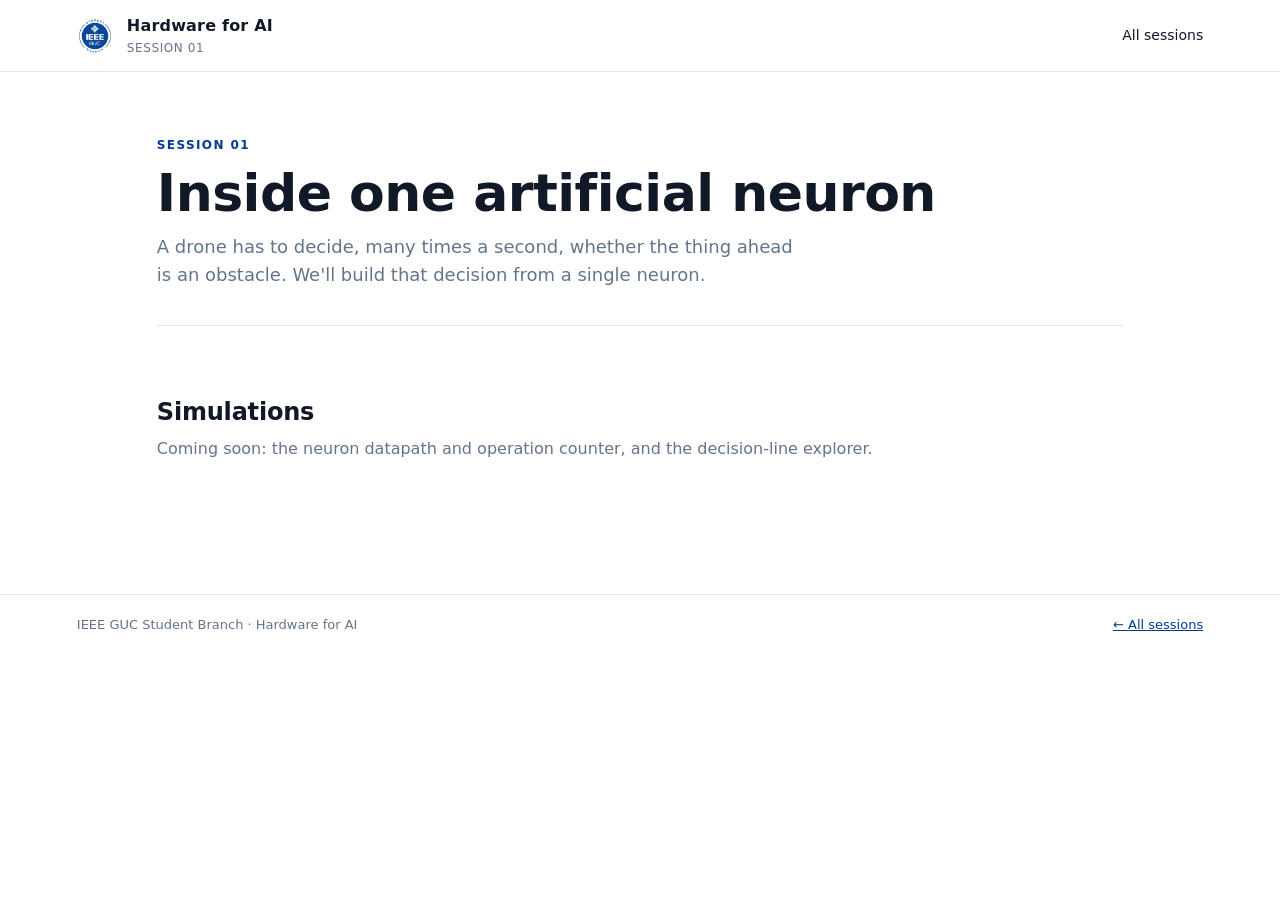
==== sessions/session-01/index.html @ c9d45b57 "Initialize platform: hub, shared theme, session registry, Session 01 shell" ====
<!doctype html>
<html lang="en">
<head>
  <meta charset="utf-8">
  <meta name="viewport" content="width=device-width, initial-scale=1">
  <title>Session 01 — Inside one artificial neuron · Hardware for AI</title>
  <link rel="icon" href="../../assets/img/ieee-guc-logo.png">
  <link rel="stylesheet" href="../../assets/css/theme.css">
</head>
<body>
  <header class="topbar">
    <img src="../../assets/img/ieee-guc-logo.png" alt="IEEE GUC Student Branch">
    <div class="brand">Hardware for AI<small>Session 01</small></div>
    <nav><a href="../../">All sessions</a></nav>
  </header>

  <main>
    <section class="hero">
      <div class="eyebrow">Session 01</div>
      <h1>Inside one artificial neuron</h1>
      <p>A drone has to decide, many times a second, whether the thing ahead is an obstacle. We'll build that decision from a single neuron.</p>
    </section>

    <section class="block">
      <h2>Simulations</h2>
      <p class="lede muted">Coming soon: the neuron datapath and operation counter, and the decision-line explorer.</p>
    </section>
  </main>

  <footer class="footer">
    <span>IEEE GUC Student Branch &middot; Hardware for AI</span>
    <a href="../../">&larr; All sessions</a>
  </footer>
</body>
</html>
---- assets/css/theme.css ----
/* IEEE GUC Hardware for AI — shared platform theme
   Palette from the IEEE GUC Student Branch logo. Restrained, flat, no gradients. */
:root {
  --blue: #003C93;
  --blue-soft: #E8EEF8;
  --ink: #111827;
  --muted: #64748B;
  --line: #E2E8F0;
  --bg: #FFFFFF;
  --pos: #003C93;   /* z > 0 side */
  --neg: #B4232A;   /* z < 0 side */
  --mono: ui-monospace, SFMono-Regular, Consolas, "Liberation Mono", monospace;
  --sans: "Inter", "Segoe UI", system-ui, -apple-system, Roboto, Arial, sans-serif;
}

* { box-sizing: border-box; }
html, body { margin: 0; padding: 0; }
body {
  font-family: var(--sans);
  color: var(--ink);
  background: var(--bg);
  line-height: 1.55;
  -webkit-font-smoothing: antialiased;
}

a { color: var(--blue); }

/* ---------- Top bar ---------- */
.topbar {
  display: flex; align-items: center; gap: 14px;
  padding: 14px 6vw;
  border-bottom: 1px solid var(--line);
}
.topbar img { height: 36px; width: auto; }
.topbar .brand { font-weight: 700; letter-spacing: .2px; }
.topbar .brand small { display: block; font-weight: 500; color: var(--muted); font-size: 12px; letter-spacing: .6px; text-transform: uppercase; }
.topbar nav { margin-left: auto; font-size: 14px; }
.topbar nav a { text-decoration: none; margin-left: 18px; color: var(--ink); }
.topbar nav a:hover { color: var(--blue); }

/* ---------- Layout ---------- */
main { max-width: 1120px; margin: 0 auto; padding: 40px 6vw 80px; }
.hero { padding: 24px 0 36px; border-bottom: 1px solid var(--line); margin-bottom: 36px; }
.hero h1 { font-size: clamp(32px, 5vw, 52px); line-height: 1.08; margin: 0 0 12px; letter-spacing: -0.5px; }
.hero p { font-size: 18px; color: var(--muted); max-width: 640px; margin: 0; }
.eyebrow { font-size: 12px; font-weight: 700; letter-spacing: 1.4px; text-transform: uppercase; color: var(--blue); margin-bottom: 10px; }

h2 { font-size: 24px; margin: 0 0 6px; letter-spacing: -0.2px; }
h3 { font-size: 16px; margin: 0 0 6px; }
.lede { color: var(--muted); margin: 0 0 20px; max-width: 720px; }

/* ---------- Session list (hairline rows, not cards) ---------- */
.sessions { list-style: none; padding: 0; margin: 0; border-top: 1px solid var(--line); }
.sessions li { display: grid; grid-template-columns: 64px 1fr auto; align-items: baseline; gap: 16px; padding: 18px 0; border-bottom: 1px solid var(--line); }
.sessions .num { font-family: var(--mono); color: var(--muted); font-size: 14px; }
.sessions .title { font-weight: 600; }
.sessions .desc { color: var(--muted); font-size: 14px; margin-top: 2px; }
.sessions .state { font-size: 13px; color: var(--muted); }
.sessions li.live .num { color: var(--blue); font-weight: 700; }
.sessions li.live a.title { text-decoration: none; color: var(--ink); }
.sessions li.live a.title:hover { color: var(--blue); }
.sessions li.locked .title { color: #A0AEC0; font-weight: 500; }

/* ---------- Panels / sections ---------- */
section.block { padding: 32px 0; border-bottom: 1px solid var(--line); }
section.block:last-of-type { border-bottom: none; }

.footer { border-top: 1px solid var(--line); padding: 20px 6vw; color: var(--muted); font-size: 13px; display: flex; justify-content: space-between; }

/* ---------- Form controls ---------- */
.control { display: grid; grid-template-columns: 120px 1fr 64px; align-items: center; gap: 12px; margin: 8px 0; font-size: 14px; }
.control label { color: var(--ink); }
.control output { font-family: var(--mono); text-align: right; }
input[type="range"] { width: 100%; accent-color: var(--blue); }
button, select {
  font: inherit; font-size: 14px;
  border: 1px solid var(--ink); background: #fff; color: var(--ink);
  padding: 7px 14px; border-radius: 4px; cursor: pointer;
}
button.primary { background: var(--blue); border-color: var(--blue); color: #fff; }
button:hover, select:hover { border-color: var(--blue); }

.mono { font-family: var(--mono); }
.muted { color: var(--muted); }

@media (max-width: 720px) {
  .sessions li { grid-template-columns: 44px 1fr; }
  .sessions .state { grid-column: 2; }
  .topbar nav { display: none; }
}
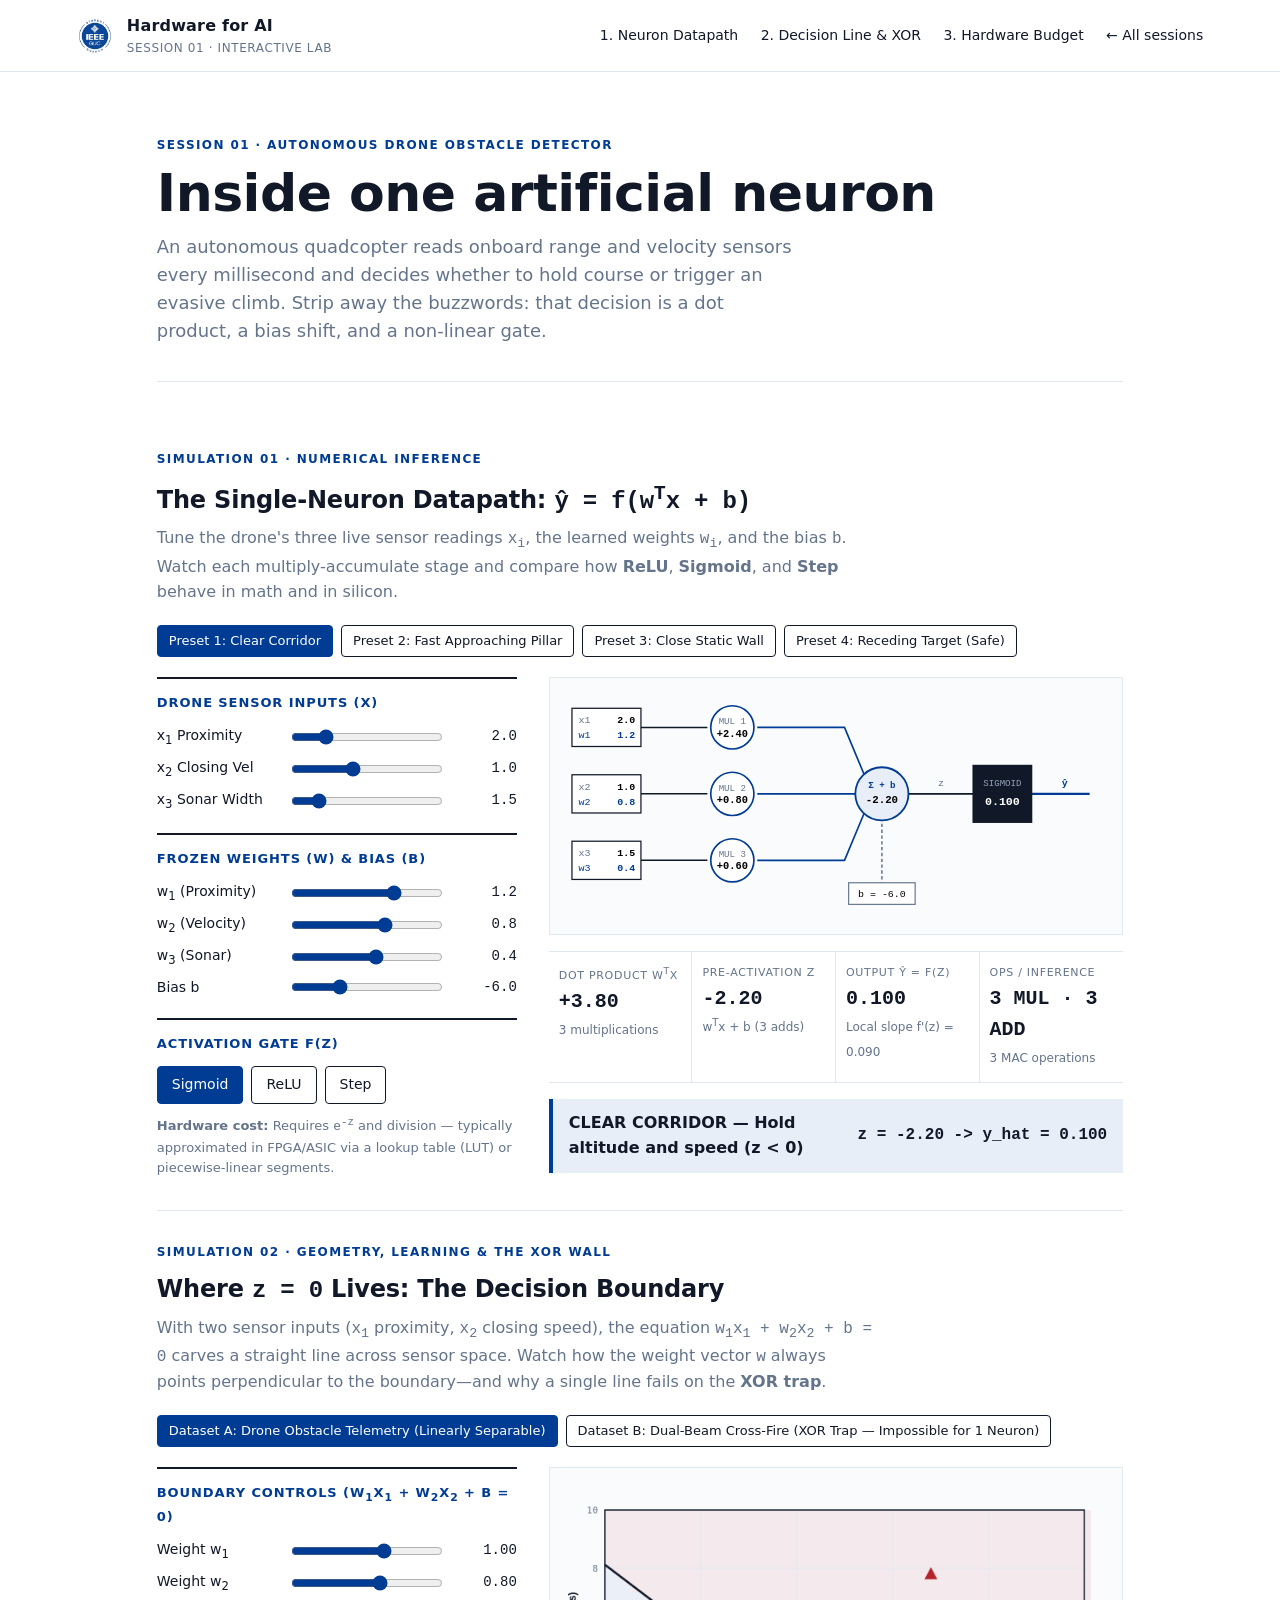
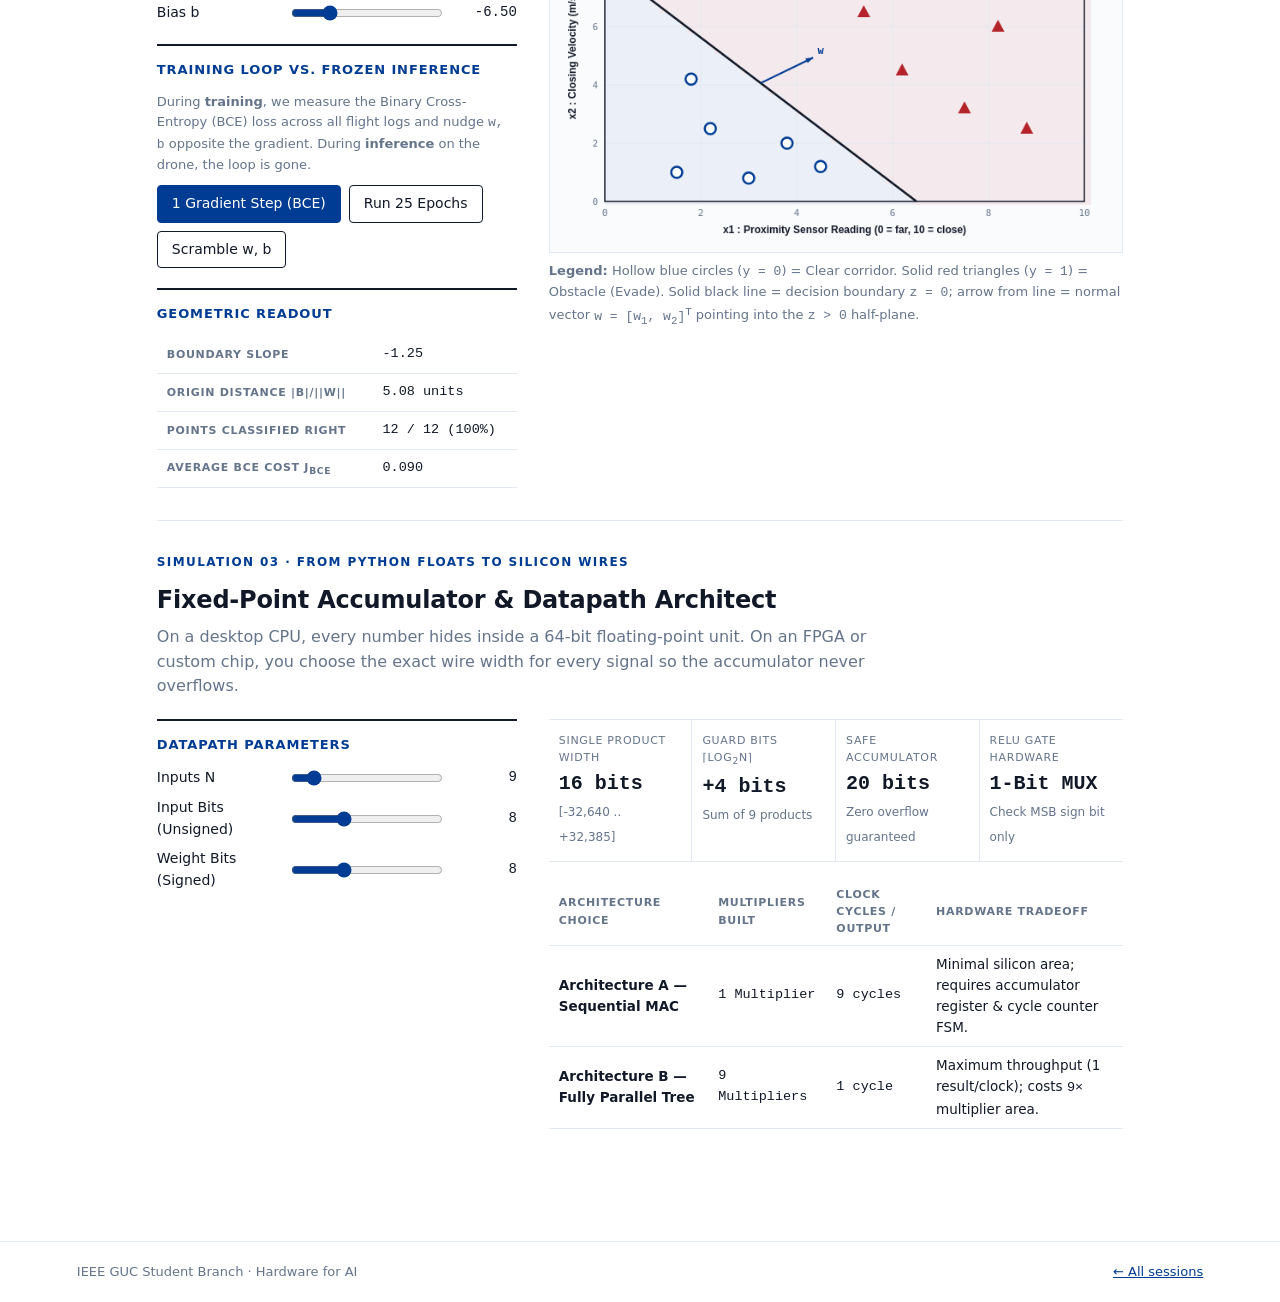
==== commit a93345e3: "Build Session 01 interactive simulations: drone neuron datapath, 2D boundary/XOR, and fixed-point bu" ====
--- a/sessions/session-01/index.html
+++ b/sessions/session-01/index.html
@@ -3,27 +3,370 @@
 <head>
   <meta charset="utf-8">
   <meta name="viewport" content="width=device-width, initial-scale=1">
-  <title>Session 01 — Inside one artificial neuron · Hardware for AI</title>
+  <title>Session 01 — Inside One Artificial Neuron · Hardware for AI</title>
   <link rel="icon" href="../../assets/img/ieee-guc-logo.png">
   <link rel="stylesheet" href="../../assets/css/theme.css">
 </head>
 <body>
   <header class="topbar">
     <img src="../../assets/img/ieee-guc-logo.png" alt="IEEE GUC Student Branch">
-    <div class="brand">Hardware for AI<small>Session 01</small></div>
-    <nav><a href="../../">All sessions</a></nav>
+    <div class="brand">Hardware for AI<small>Session 01 · Interactive Lab</small></div>
+    <nav>
+      <a href="#sim-datapath">1. Neuron Datapath</a>
+      <a href="#sim-geometry">2. Decision Line &amp; XOR</a>
+      <a href="#sim-bitwidth">3. Hardware Budget</a>
+      <a href="../../">&larr; All sessions</a>
+    </nav>
   </header>
 
   <main>
     <section class="hero">
-      <div class="eyebrow">Session 01</div>
+      <div class="eyebrow">Session 01 · Autonomous Drone Obstacle Detector</div>
       <h1>Inside one artificial neuron</h1>
-      <p>A drone has to decide, many times a second, whether the thing ahead is an obstacle. We'll build that decision from a single neuron.</p>
+      <p>An autonomous quadcopter reads onboard range and velocity sensors every millisecond and decides whether to hold course or trigger an evasive climb. Strip away the buzzwords: that decision is a dot product, a bias shift, and a non-linear gate.</p>
     </section>
 
-    <section class="block">
-      <h2>Simulations</h2>
-      <p class="lede muted">Coming soon: the neuron datapath and operation counter, and the decision-line explorer.</p>
+    <!-- ==================== SIMULATION 1: LIVE NEURON DATAPATH ==================== -->
+    <section class="block" id="sim-datapath">
+      <div class="eyebrow">Simulation 01 · Numerical Inference</div>
+      <h2>The Single-Neuron Datapath: <span class="mono">y&#770; = f(w<sup>T</sup>x + b)</span></h2>
+      <p class="lede">Tune the drone's three live sensor readings <span class="mono">x<sub>i</sub></span>, the learned weights <span class="mono">w<sub>i</sub></span>, and the bias <span class="mono">b</span>. Watch each multiply-accumulate stage and compare how <strong>ReLU</strong>, <strong>Sigmoid</strong>, and <strong>Step</strong> behave in math and in silicon.</p>
+
+      <div class="preset-bar" id="dp-presets">
+        <button type="button" data-preset="corridor" class="active">Preset 1: Clear Corridor</button>
+        <button type="button" data-preset="pillar">Preset 2: Fast Approaching Pillar</button>
+        <button type="button" data-preset="wall">Preset 3: Close Static Wall</button>
+        <button type="button" data-preset="ghost">Preset 4: Receding Target (Safe)</button>
+      </div>
+
+      <div class="sim-grid">
+        <!-- Left column: Sliders -->
+        <div>
+          <div class="panel-box">
+            <h3>Drone Sensor Inputs (x)</h3>
+            <div class="control">
+              <label for="x1">x<sub>1</sub> Proximity</label>
+              <input id="x1" type="range" min="0" max="10" step="0.1" value="2.0">
+              <output id="x1-val">2.0</output>
+            </div>
+            <div class="control">
+              <label for="x2">x<sub>2</sub> Closing Vel</label>
+              <input id="x2" type="range" min="-5" max="10" step="0.1" value="1.0">
+              <output id="x2-val">1.0</output>
+            </div>
+            <div class="control">
+              <label for="x3">x<sub>3</sub> Sonar Width</label>
+              <input id="x3" type="range" min="0" max="10" step="0.1" value="1.5">
+              <output id="x3-val">1.5</output>
+            </div>
+          </div>
+
+          <div class="panel-box" style="margin-top: 20px;">
+            <h3>Frozen Weights (w) &amp; Bias (b)</h3>
+            <div class="control">
+              <label for="w1">w<sub>1</sub> (Proximity)</label>
+              <input id="w1" type="range" min="-3" max="3" step="0.1" value="1.2">
+              <output id="w1-val">1.2</output>
+            </div>
+            <div class="control">
+              <label for="w2">w<sub>2</sub> (Velocity)</label>
+              <input id="w2" type="range" min="-3" max="3" step="0.1" value="0.8">
+              <output id="w2-val">0.8</output>
+            </div>
+            <div class="control">
+              <label for="w3">w<sub>3</sub> (Sonar)</label>
+              <input id="w3" type="range" min="-3" max="3" step="0.1" value="0.4">
+              <output id="w3-val">0.4</output>
+            </div>
+            <div class="control">
+              <label for="b">Bias b</label>
+              <input id="b" type="range" min="-15" max="15" step="0.5" value="-6.0">
+              <output id="b-val">-6.0</output>
+            </div>
+          </div>
+
+          <div class="panel-box" style="margin-top: 20px;">
+            <h3>Activation Gate f(z)</h3>
+            <div style="display:flex; gap:8px;">
+              <button type="button" class="act-btn active" data-act="sigmoid">Sigmoid</button>
+              <button type="button" class="act-btn" data-act="relu">ReLU</button>
+              <button type="button" class="act-btn" data-act="step">Step</button>
+            </div>
+            <p id="act-hw-note" class="muted" style="font-size:13px; margin:10px 0 0;">
+              <strong>Hardware cost:</strong> Requires <span class="mono">e<sup>-z</sup></span> and division — typically approximated in FPGA/ASIC via a lookup table (LUT) or piecewise-linear segments.
+            </p>
+          </div>
+        </div>
+
+        <!-- Right column: Live Datapath SVG + Readouts -->
+        <div>
+          <div class="svg-wrap">
+            <svg id="datapath-svg" viewBox="0 0 660 270" width="100%" height="auto" aria-label="Single neuron hardware datapath">
+              <!-- Wires from inputs to multipliers -->
+              <line x1="95" y1="45" x2="175" y2="45" stroke="#111827" stroke-width="1.8"/>
+              <line x1="95" y1="125" x2="175" y2="125" stroke="#111827" stroke-width="1.8"/>
+              <line x1="95" y1="205" x2="175" y2="205" stroke="#111827" stroke-width="1.8"/>
+
+              <!-- Wires from multipliers to adder tree -->
+              <path d="M 235 45 L 340 45 L 365 105" fill="none" stroke="#003C93" stroke-width="2"/>
+              <line x1="235" y1="125" x2="355" y2="125" stroke="#003C93" stroke-width="2"/>
+              <path d="M 235 205 L 340 205 L 365 145" fill="none" stroke="#003C93" stroke-width="2"/>
+              <!-- Bias wire -->
+              <line x1="385" y1="235" x2="385" y2="157" stroke="#64748B" stroke-width="1.8" stroke-dasharray="4 3"/>
+
+              <!-- Wire z to activation -->
+              <line x1="417" y1="125" x2="495" y2="125" stroke="#111827" stroke-width="2.2"/>
+              <!-- Wire y_hat out -->
+              <line x1="565" y1="125" x2="635" y2="125" stroke="#003C93" stroke-width="2.5"/>
+
+              <!-- Input boxes -->
+              <g font-family="ui-monospace, monospace" font-size="12">
+                <rect x="12" y="22" width="83" height="46" fill="#fff" stroke="#111827" stroke-width="1.5"/>
+                <text x="20" y="40" fill="#64748B">x1</text>
+                <text x="88" y="40" text-anchor="end" font-weight="700" id="svg-x1">2.0</text>
+                <text x="20" y="58" fill="#003C93">w1</text>
+                <text x="88" y="58" text-anchor="end" font-weight="700" fill="#003C93" id="svg-w1">1.2</text>
+
+                <rect x="12" y="102" width="83" height="46" fill="#fff" stroke="#111827" stroke-width="1.5"/>
+                <text x="20" y="120" fill="#64748B">x2</text>
+                <text x="88" y="120" text-anchor="end" font-weight="700" id="svg-x2">1.0</text>
+                <text x="20" y="138" fill="#003C93">w2</text>
+                <text x="88" y="138" text-anchor="end" font-weight="700" fill="#003C93" id="svg-w2">0.8</text>
+
+                <rect x="12" y="182" width="83" height="46" fill="#fff" stroke="#111827" stroke-width="1.5"/>
+                <text x="20" y="200" fill="#64748B">x3</text>
+                <text x="88" y="200" text-anchor="end" font-weight="700" id="svg-x3">1.5</text>
+                <text x="20" y="218" fill="#003C93">w3</text>
+                <text x="88" y="218" text-anchor="end" font-weight="700" fill="#003C93" id="svg-w3">0.4</text>
+              </g>
+
+              <!-- 3 Multiplier nodes -->
+              <g font-family="ui-monospace, monospace">
+                <circle cx="205" cy="45" r="26" fill="#fff" stroke="#003C93" stroke-width="2"/>
+                <text x="205" y="41" text-anchor="middle" font-size="11" fill="#64748B">MUL 1</text>
+                <text x="205" y="56" text-anchor="middle" font-size="12.5" font-weight="700" id="svg-p1">+2.40</text>
+
+                <circle cx="205" cy="125" r="26" fill="#fff" stroke="#003C93" stroke-width="2"/>
+                <text x="205" y="121" text-anchor="middle" font-size="11" fill="#64748B">MUL 2</text>
+                <text x="205" y="136" text-anchor="middle" font-size="12.5" font-weight="700" id="svg-p2">+0.80</text>
+
+                <circle cx="205" cy="205" r="26" fill="#fff" stroke="#003C93" stroke-width="2"/>
+                <text x="205" y="201" text-anchor="middle" font-size="11" fill="#64748B">MUL 3</text>
+                <text x="205" y="216" text-anchor="middle" font-size="12.5" font-weight="700" id="svg-p3">+0.60</text>
+              </g>
+
+              <!-- Accumulator / Adder node -->
+              <g font-family="ui-monospace, monospace">
+                <circle cx="385" cy="125" r="32" fill="#E8EEF8" stroke="#003C93" stroke-width="2.2"/>
+                <text x="385" y="118" text-anchor="middle" font-size="11" fill="#003C93" font-weight="700">&Sigma; + b</text>
+                <text x="385" y="136" text-anchor="middle" font-size="13" font-weight="700" id="svg-z">-2.20</text>
+
+                <rect x="345" y="232" width="80" height="26" fill="#fff" stroke="#64748B" stroke-width="1.4"/>
+                <text x="385" y="249" text-anchor="middle" font-size="12" id="svg-b">b = -6.0</text>
+              </g>
+
+              <!-- Activation gate box -->
+              <g font-family="ui-monospace, monospace">
+                <rect x="495" y="91" width="70" height="68" fill="#111827" stroke="#111827" stroke-width="2"/>
+                <text x="530" y="115" text-anchor="middle" font-size="11" fill="#94A3B8" id="svg-act-name">SIGMOID</text>
+                <text x="530" y="138" text-anchor="middle" font-size="14" font-weight="700" fill="#FFFFFF" id="svg-yhat">0.100</text>
+              </g>
+
+              <!-- Labels -->
+              <text x="456" y="116" text-anchor="middle" font-family="ui-monospace, monospace" font-size="12" fill="#64748B">z</text>
+              <text x="605" y="116" text-anchor="middle" font-family="ui-monospace, monospace" font-size="12" fill="#003C93" font-weight="700">y&#770;</text>
+            </svg>
+          </div>
+
+          <div class="stat-strip">
+            <div class="stat-cell">
+              <span class="label">Dot Product w<sup>T</sup>x</span>
+              <span class="val" id="stat-dot">+3.80</span>
+              <span class="sub">3 multiplications</span>
+            </div>
+            <div class="stat-cell">
+              <span class="label">Pre-Activation z</span>
+              <span class="val" id="stat-z">-2.20</span>
+              <span class="sub">w<sup>T</sup>x + b (3 adds)</span>
+            </div>
+            <div class="stat-cell">
+              <span class="label">Output y&#770; = f(z)</span>
+              <span class="val" id="stat-yhat">0.100</span>
+              <span class="sub" id="stat-slope">Local slope f'(z) = 0.090</span>
+            </div>
+            <div class="stat-cell">
+              <span class="label">Ops / Inference</span>
+              <span class="val">3 MUL · 3 ADD</span>
+              <span class="sub">3 MAC operations</span>
+            </div>
+          </div>
+
+          <div id="drone-verdict" class="verdict-banner">
+            <span id="verdict-text">CLEAR CORRIDOR — Hold altitude and speed (z &lt; 0)</span>
+            <span class="mono" id="verdict-math">z = -2.20 &rarr; y&#770; = 0.100</span>
+          </div>
+        </div>
+      </div>
+    </section>
+
+    <!-- ==================== SIMULATION 2: 2D DECISION BOUNDARY & XOR ==================== -->
+    <section class="block" id="sim-geometry">
+      <div class="eyebrow">Simulation 02 · Geometry, Learning &amp; The XOR Wall</div>
+      <h2>Where <span class="mono">z = 0</span> Lives: The Decision Boundary</h2>
+      <p class="lede">With two sensor inputs (<span class="mono">x<sub>1</sub></span> proximity, <span class="mono">x<sub>2</sub></span> closing speed), the equation <span class="mono">w<sub>1</sub>x<sub>1</sub> + w<sub>2</sub>x<sub>2</sub> + b = 0</span> carves a straight line across sensor space. Watch how the weight vector <span class="mono">w</span> always points perpendicular to the boundary—and why a single line fails on the <strong>XOR trap</strong>.</p>
+
+      <div class="preset-bar">
+        <button type="button" id="ds-drone" class="active">Dataset A: Drone Obstacle Telemetry (Linearly Separable)</button>
+        <button type="button" id="ds-xor">Dataset B: Dual-Beam Cross-Fire (XOR Trap — Impossible for 1 Neuron)</button>
+      </div>
+
+      <div class="sim-grid">
+        <div>
+          <div class="panel-box">
+            <h3>Boundary Controls (w<sub>1</sub>x<sub>1</sub> + w<sub>2</sub>x<sub>2</sub> + b = 0)</h3>
+            <div class="control">
+              <label for="gw1">Weight w<sub>1</sub></label>
+              <input id="gw1" type="range" min="-4" max="4" step="0.05" value="1.0">
+              <output id="gw1-val">1.00</output>
+            </div>
+            <div class="control">
+              <label for="gw2">Weight w<sub>2</sub></label>
+              <input id="gw2" type="range" min="-4" max="4" step="0.05" value="0.8">
+              <output id="gw2-val">0.80</output>
+            </div>
+            <div class="control">
+              <label for="gb">Bias b</label>
+              <input id="gb" type="range" min="-12" max="12" step="0.1" value="-6.5">
+              <output id="gb-val">-6.50</output>
+            </div>
+          </div>
+
+          <div class="panel-box" style="margin-top:20px;">
+            <h3>Training Loop vs. Frozen Inference</h3>
+            <p class="muted" style="font-size:13px; margin:0 0 10px;">
+              During <strong>training</strong>, we measure the Binary Cross-Entropy (BCE) loss across all flight logs and nudge <span class="mono">w, b</span> opposite the gradient. During <strong>inference</strong> on the drone, the loop is gone.
+            </p>
+            <div style="display:flex; flex-wrap:wrap; gap:8px;">
+              <button type="button" id="btn-step" class="primary">1 Gradient Step (BCE)</button>
+              <button type="button" id="btn-train25">Run 25 Epochs</button>
+              <button type="button" id="btn-scramble">Scramble w, b</button>
+            </div>
+          </div>
+
+          <div class="panel-box" style="margin-top:20px;">
+            <h3>Geometric Readout</h3>
+            <table class="hw-table">
+              <tbody>
+                <tr>
+                  <th>Boundary Slope</th>
+                  <td class="mono" id="geo-slope">-1.25</td>
+                </tr>
+                <tr>
+                  <th>Origin Distance |b|/||w||</th>
+                  <td class="mono" id="geo-dist">5.08 units</td>
+                </tr>
+                <tr>
+                  <th>Points Classified Right</th>
+                  <td class="mono" id="geo-acc">12 / 12 (100%)</td>
+                </tr>
+                <tr>
+                  <th>Average BCE Cost J<sub>BCE</sub></th>
+                  <td class="mono" id="geo-loss">0.142</td>
+                </tr>
+              </tbody>
+            </table>
+          </div>
+        </div>
+
+        <div>
+          <div class="canvas-wrap">
+            <canvas id="geo-canvas" width="640" height="420" style="width:100%; height:auto; display:block;"></canvas>
+          </div>
+          <p class="muted" style="font-size:13px; margin:8px 0 0;">
+            <strong>Legend:</strong> Hollow blue circles (<span class="mono">y = 0</span>) = Clear corridor. Solid red triangles (<span class="mono">y = 1</span>) = Obstacle (Evade). Solid black line = decision boundary <span class="mono">z = 0</span>; arrow from line = normal vector <span class="mono">w = [w<sub>1</sub>, w<sub>2</sub>]<sup>T</sup></span> pointing into the <span class="mono">z &gt; 0</span> half-plane.
+          </p>
+        </div>
+      </div>
+    </section>
+
+    <!-- ==================== SIMULATION 3: FIXED-POINT HARDWARE BIT-WIDTH BUDGET ==================== -->
+    <section class="block" id="sim-bitwidth">
+      <div class="eyebrow">Simulation 03 · From Python Floats to Silicon Wires</div>
+      <h2>Fixed-Point Accumulator &amp; Datapath Architect</h2>
+      <p class="lede">On a desktop CPU, every number hides inside a 64-bit floating-point unit. On an FPGA or custom chip, you choose the exact wire width for every signal so the accumulator never overflows.</p>
+
+      <div class="sim-grid">
+        <div>
+          <div class="panel-box">
+            <h3>Datapath Parameters</h3>
+            <div class="control">
+              <label for="hw-n">Inputs N</label>
+              <input id="hw-n" type="range" min="2" max="64" step="1" value="9">
+              <output id="hw-n-val">9</output>
+            </div>
+            <div class="control">
+              <label for="hw-xbits">Input Bits (Unsigned)</label>
+              <input id="hw-xbits" type="range" min="4" max="16" step="1" value="8">
+              <output id="hw-xbits-val">8</output>
+            </div>
+            <div class="control">
+              <label for="hw-wbits">Weight Bits (Signed)</label>
+              <input id="hw-wbits" type="range" min="4" max="16" step="1" value="8">
+              <output id="hw-wbits-val">8</output>
+            </div>
+          </div>
+        </div>
+
+        <div>
+          <div class="stat-strip" style="margin-top:0;">
+            <div class="stat-cell">
+              <span class="label">Single Product Width</span>
+              <span class="val" id="bw-prod">16 bits</span>
+              <span class="sub" id="bw-prod-range">[-32,640 .. +32,385]</span>
+            </div>
+            <div class="stat-cell">
+              <span class="label">Guard Bits &lceil;log<sub>2</sub>N&rceil;</span>
+              <span class="val" id="bw-guard">+4 bits</span>
+              <span class="sub" id="bw-guard-sub">Sum of 9 products</span>
+            </div>
+            <div class="stat-cell">
+              <span class="label">Safe Accumulator</span>
+              <span class="val" id="bw-acc">20 bits</span>
+              <span class="sub">Zero overflow guaranteed</span>
+            </div>
+            <div class="stat-cell">
+              <span class="label">ReLU Gate Hardware</span>
+              <span class="val">1-Bit MUX</span>
+              <span class="sub">Check MSB sign bit only</span>
+            </div>
+          </div>
+
+          <table class="hw-table">
+            <thead>
+              <tr>
+                <th>Architecture Choice</th>
+                <th>Multipliers Built</th>
+                <th>Clock Cycles / Output</th>
+                <th>Hardware Tradeoff</th>
+              </tr>
+            </thead>
+            <tbody>
+              <tr>
+                <td><strong>Architecture A — Sequential MAC</strong></td>
+                <td class="mono">1 Multiplier</td>
+                <td class="mono" id="arch-seq-cycles">9 cycles</td>
+                <td>Minimal silicon area; requires accumulator register &amp; cycle counter FSM.</td>
+              </tr>
+              <tr>
+                <td><strong>Architecture B — Fully Parallel Tree</strong></td>
+                <td class="mono" id="arch-par-muls">9 Multipliers</td>
+                <td class="mono">1 cycle</td>
+                <td>Maximum throughput (1 result/clock); costs <span class="mono" id="arch-par-cost">9&times;</span> multiplier area.</td>
+              </tr>
+            </tbody>
+          </table>
+        </div>
+      </div>
     </section>
   </main>
 
@@ -31,5 +374,7 @@
     <span>IEEE GUC Student Branch &middot; Hardware for AI</span>
     <a href="../../">&larr; All sessions</a>
   </footer>
+
+  <script src="app.js"></script>
 </body>
 </html>
--- a/assets/css/theme.css
+++ b/assets/css/theme.css
@@ -83,6 +83,117 @@
 .mono { font-family: var(--mono); }
 .muted { color: var(--muted); }
 
+/* ---------- Interactive Simulation Layout ---------- */
+.sim-grid {
+  display: grid;
+  grid-template-columns: 360px 1fr;
+  gap: 32px;
+  align-items: start;
+  margin-top: 20px;
+}
+.panel-box {
+  border-top: 2px solid var(--ink);
+  padding-top: 14px;
+}
+.panel-box h3 {
+  font-size: 13px;
+  text-transform: uppercase;
+  letter-spacing: 0.9px;
+  color: var(--blue);
+  margin: 0 0 12px;
+}
+.preset-bar {
+  display: flex;
+  flex-wrap: wrap;
+  gap: 8px;
+  margin-bottom: 18px;
+}
+.preset-bar button {
+  padding: 5px 11px;
+  font-size: 13px;
+}
+button.active, .preset-bar button.active {
+  background: var(--blue);
+  border-color: var(--blue);
+  color: #fff;
+}
+.stat-strip {
+  display: grid;
+  grid-template-columns: repeat(4, 1fr);
+  border-top: 1px solid var(--line);
+  border-bottom: 1px solid var(--line);
+  margin: 16px 0;
+}
+.stat-cell {
+  padding: 12px 10px;
+  border-right: 1px solid var(--line);
+}
+.stat-cell:last-child { border-right: none; }
+.stat-cell .label {
+  font-size: 11px;
+  text-transform: uppercase;
+  letter-spacing: 0.7px;
+  color: var(--muted);
+  display: block;
+}
+.stat-cell .val {
+  font-family: var(--mono);
+  font-size: 20px;
+  font-weight: 700;
+  color: var(--ink);
+  margin-top: 2px;
+  display: block;
+}
+.stat-cell .sub {
+  font-size: 12px;
+  color: var(--muted);
+}
+.verdict-banner {
+  display: flex;
+  justify-content: space-between;
+  align-items: center;
+  gap: 16px;
+  padding: 12px 16px;
+  border-left: 4px solid var(--blue);
+  background: var(--blue-soft);
+  font-weight: 600;
+  margin-top: 12px;
+}
+.verdict-banner .mono {
+  white-space: nowrap;
+}
+.verdict-banner.danger {
+  border-left-color: var(--neg);
+  background: #FDECEC;
+  color: #7F1D1D;
+}
+.svg-wrap, .canvas-wrap {
+  border: 1px solid var(--line);
+  background: #FAFBFD;
+  padding: 12px;
+}
+.hw-table {
+  width: 100%;
+  border-collapse: collapse;
+  font-size: 13.5px;
+  margin-top: 12px;
+}
+.hw-table th, .hw-table td {
+  text-align: left;
+  padding: 8px 10px;
+  border-bottom: 1px solid var(--line);
+}
+.hw-table th {
+  font-size: 11px;
+  text-transform: uppercase;
+  letter-spacing: 0.7px;
+  color: var(--muted);
+}
+
+@media (max-width: 860px) {
+  .sim-grid { grid-template-columns: 1fr; }
+  .stat-strip { grid-template-columns: repeat(2, 1fr); }
+}
 @media (max-width: 720px) {
   .sessions li { grid-template-columns: 44px 1fr; }
   .sessions .state { grid-column: 2; }
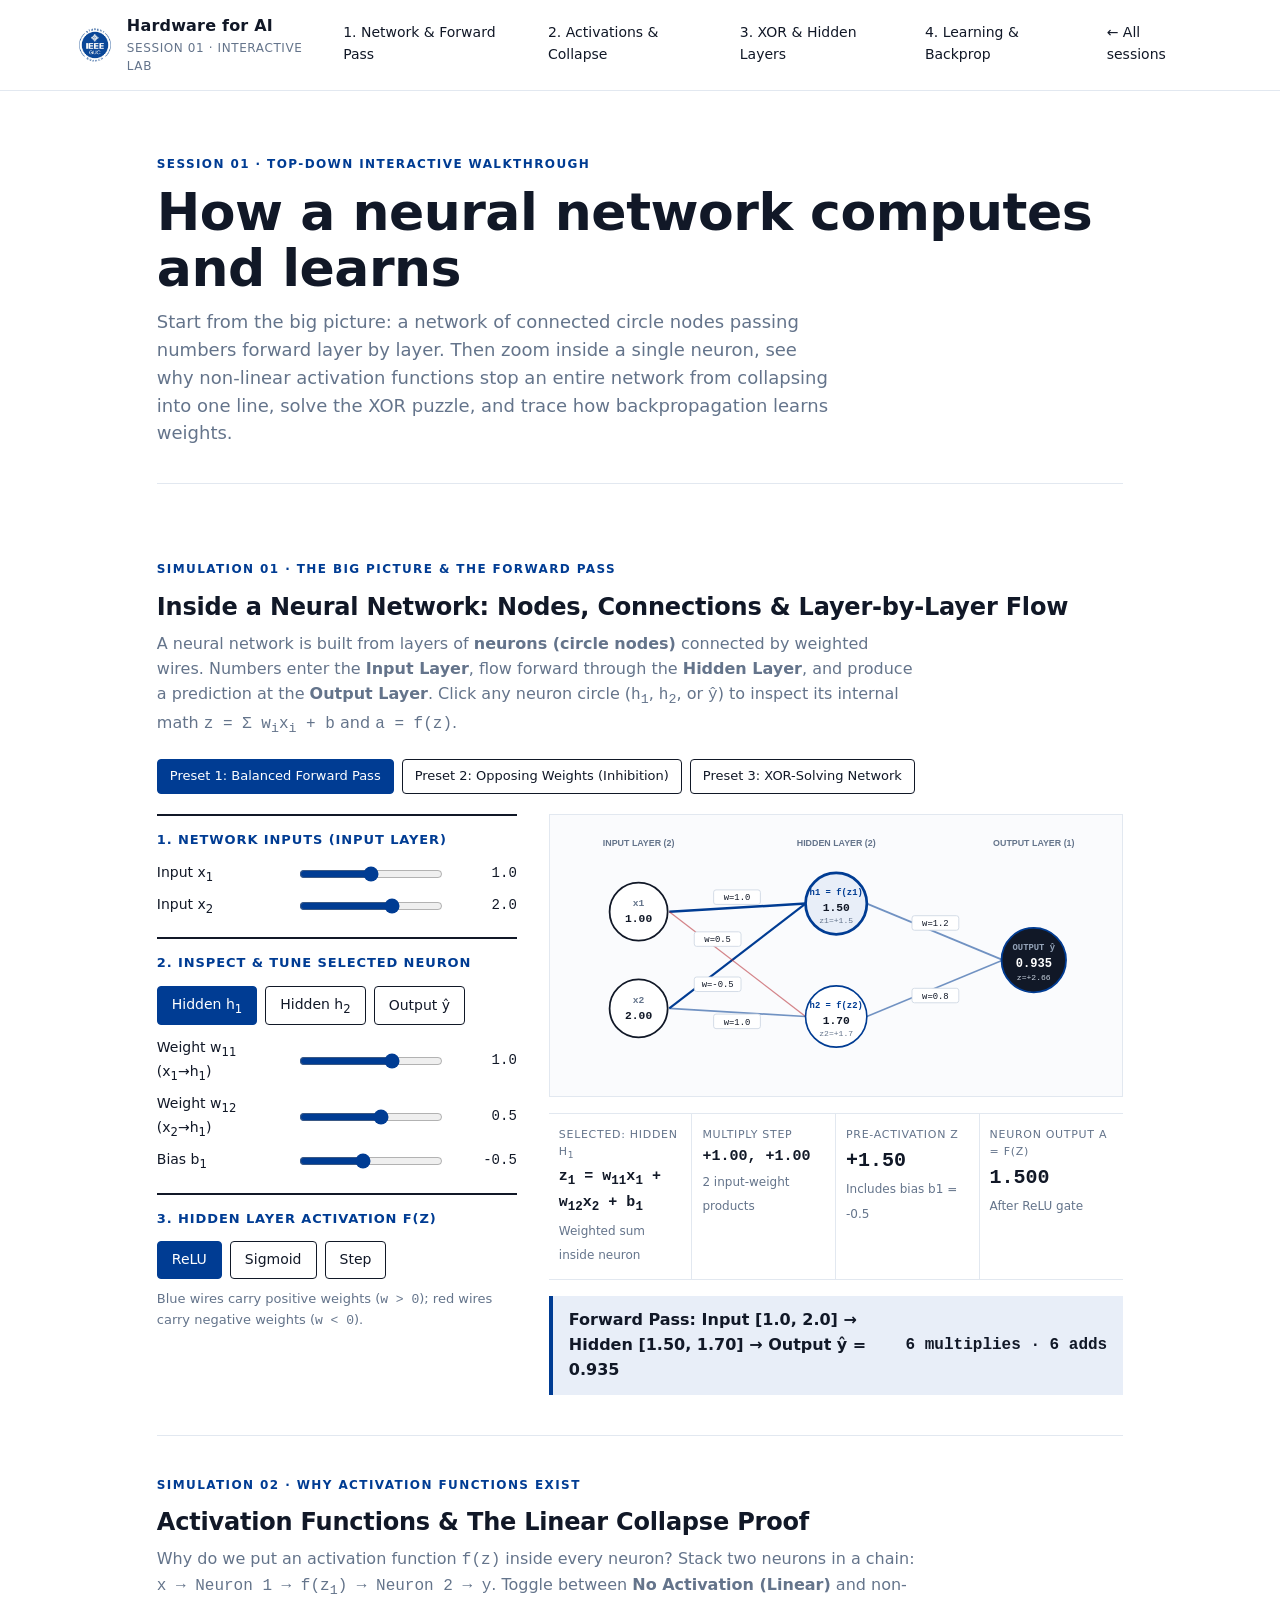
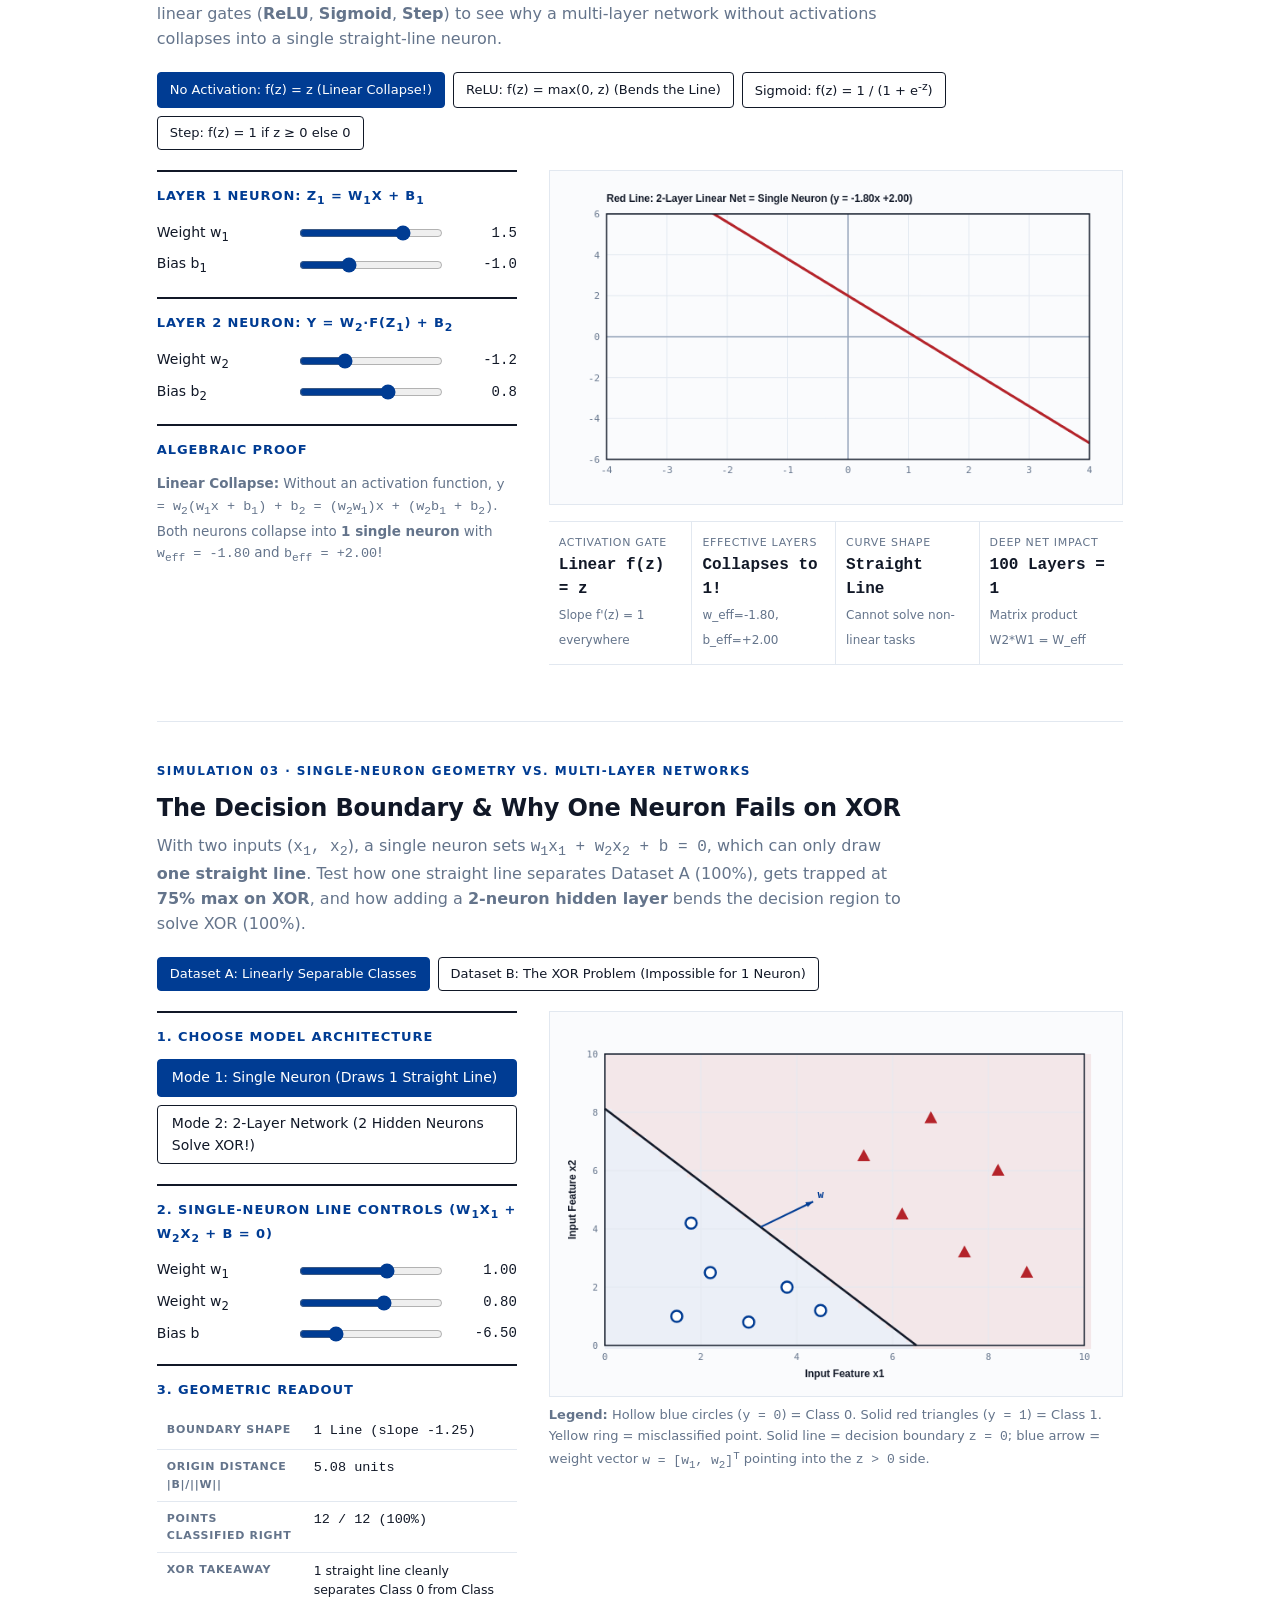
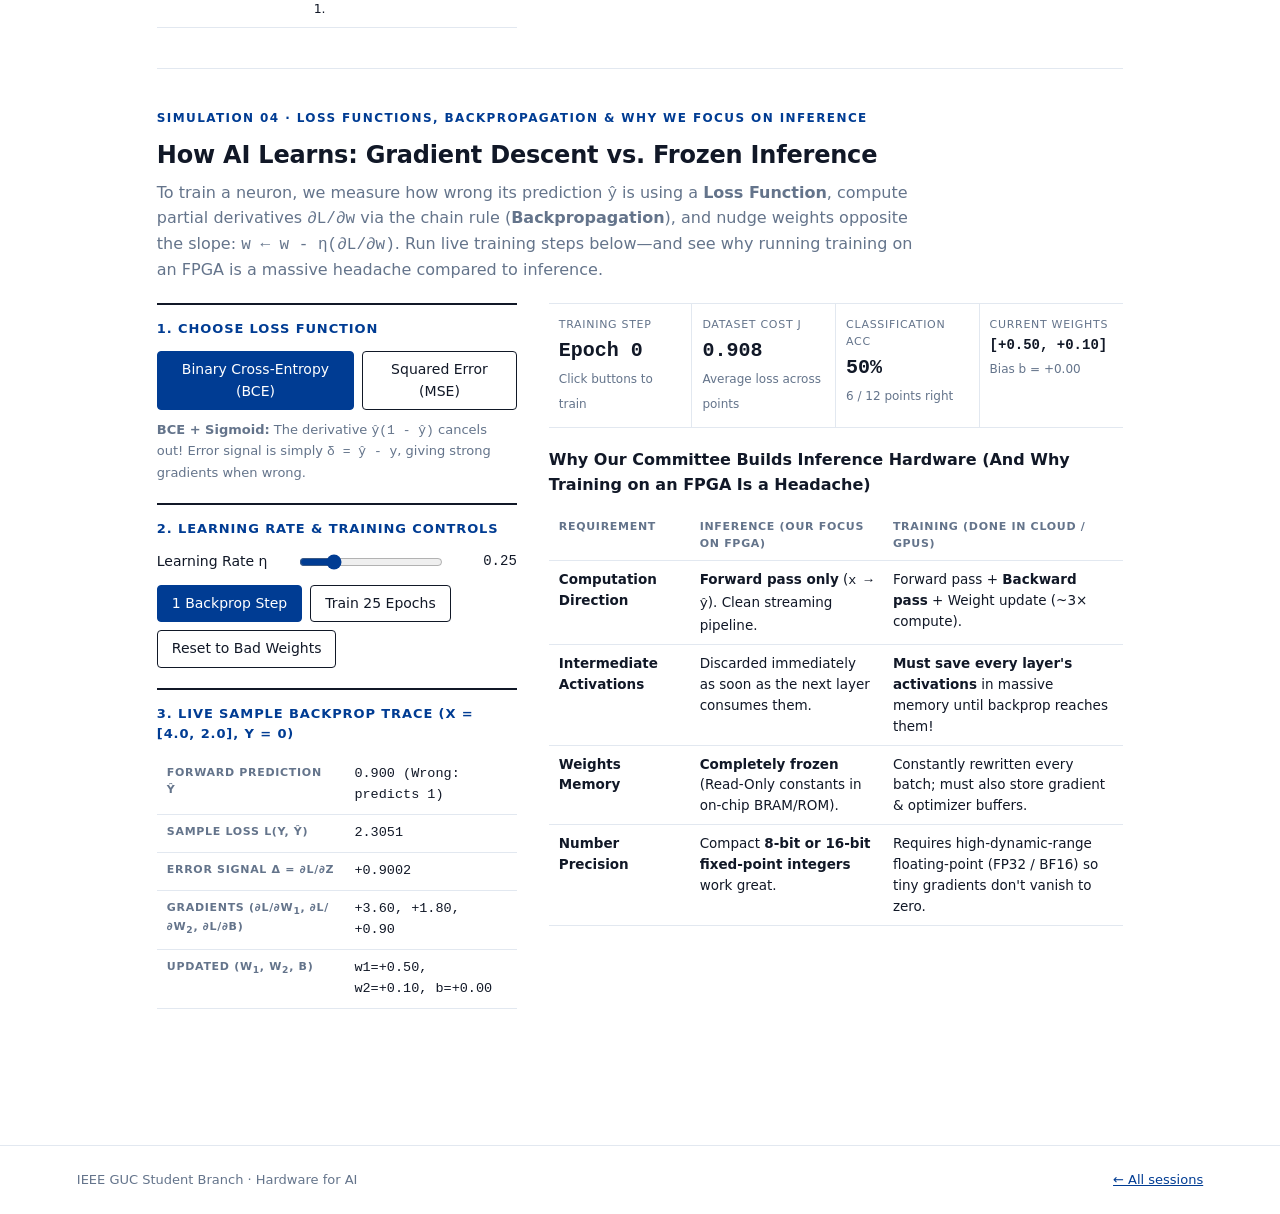
==== commit 9b2aa242: "Restructure Session 01 top-down theme-free simulations and fix hub row links, unlock labels, and smo" ====
--- a/sessions/session-01/index.html
+++ b/sessions/session-01/index.html
@@ -3,7 +3,7 @@
 <head>
   <meta charset="utf-8">
   <meta name="viewport" content="width=device-width, initial-scale=1">
-  <title>Session 01 — Inside One Artificial Neuron · Hardware for AI</title>
+  <title>Session 01 — How a Neural Network Computes and Learns · Hardware for AI</title>
   <link rel="icon" href="../../assets/img/ieee-guc-logo.png">
   <link rel="stylesheet" href="../../assets/css/theme.css">
 </head>
@@ -12,218 +12,300 @@
     <img src="../../assets/img/ieee-guc-logo.png" alt="IEEE GUC Student Branch">
     <div class="brand">Hardware for AI<small>Session 01 · Interactive Lab</small></div>
     <nav>
-      <a href="#sim-datapath">1. Neuron Datapath</a>
-      <a href="#sim-geometry">2. Decision Line &amp; XOR</a>
-      <a href="#sim-bitwidth">3. Hardware Budget</a>
+      <a href="#sim-network">1. Network &amp; Forward Pass</a>
+      <a href="#sim-collapse">2. Activations &amp; Collapse</a>
+      <a href="#sim-xor">3. XOR &amp; Hidden Layers</a>
+      <a href="#sim-learning">4. Learning &amp; Backprop</a>
       <a href="../../">&larr; All sessions</a>
     </nav>
   </header>
 
   <main>
     <section class="hero">
-      <div class="eyebrow">Session 01 · Autonomous Drone Obstacle Detector</div>
-      <h1>Inside one artificial neuron</h1>
-      <p>An autonomous quadcopter reads onboard range and velocity sensors every millisecond and decides whether to hold course or trigger an evasive climb. Strip away the buzzwords: that decision is a dot product, a bias shift, and a non-linear gate.</p>
+      <div class="eyebrow">Session 01 · Top-Down Interactive Walkthrough</div>
+      <h1>How a neural network computes and learns</h1>
+      <p>Start from the big picture: a network of connected circle nodes passing numbers forward layer by layer. Then zoom inside a single neuron, see why non-linear activation functions stop an entire network from collapsing into one line, solve the XOR puzzle, and trace how backpropagation learns weights.</p>
     </section>
 
-    <!-- ==================== SIMULATION 1: LIVE NEURON DATAPATH ==================== -->
-    <section class="block" id="sim-datapath">
-      <div class="eyebrow">Simulation 01 · Numerical Inference</div>
-      <h2>The Single-Neuron Datapath: <span class="mono">y&#770; = f(w<sup>T</sup>x + b)</span></h2>
-      <p class="lede">Tune the drone's three live sensor readings <span class="mono">x<sub>i</sub></span>, the learned weights <span class="mono">w<sub>i</sub></span>, and the bias <span class="mono">b</span>. Watch each multiply-accumulate stage and compare how <strong>ReLU</strong>, <strong>Sigmoid</strong>, and <strong>Step</strong> behave in math and in silicon.</p>
-
-      <div class="preset-bar" id="dp-presets">
-        <button type="button" data-preset="corridor" class="active">Preset 1: Clear Corridor</button>
-        <button type="button" data-preset="pillar">Preset 2: Fast Approaching Pillar</button>
-        <button type="button" data-preset="wall">Preset 3: Close Static Wall</button>
-        <button type="button" data-preset="ghost">Preset 4: Receding Target (Safe)</button>
+    <!-- ==================== SIMULATION 1: NEURAL NETWORK GRAPH & FORWARD PASS ==================== -->
+    <section class="block" id="sim-network">
+      <div class="eyebrow">Simulation 01 · The Big Picture &amp; The Forward Pass</div>
+      <h2>Inside a Neural Network: Nodes, Connections &amp; Layer-by-Layer Flow</h2>
+      <p class="lede">A neural network is built from layers of <strong>neurons (circle nodes)</strong> connected by weighted wires. Numbers enter the <strong>Input Layer</strong>, flow forward through the <strong>Hidden Layer</strong>, and produce a prediction at the <strong>Output Layer</strong>. Click any neuron circle (<span class="mono">h<sub>1</sub></span>, <span class="mono">h<sub>2</sub></span>, or <span class="mono">y&#770;</span>) to inspect its internal math <span class="mono">z = &Sigma; w<sub>i</sub>x<sub>i</sub> + b</span> and <span class="mono">a = f(z)</span>.</p>
+
+      <div class="preset-bar" id="net-presets">
+        <button type="button" data-preset="balanced" class="active">Preset 1: Balanced Forward Pass</button>
+        <button type="button" data-preset="inhibit">Preset 2: Opposing Weights (Inhibition)</button>
+        <button type="button" data-preset="xornet">Preset 3: XOR-Solving Network</button>
       </div>
 
       <div class="sim-grid">
-        <!-- Left column: Sliders -->
+        <!-- Left column: Controls -->
         <div>
           <div class="panel-box">
-            <h3>Drone Sensor Inputs (x)</h3>
-            <div class="control">
-              <label for="x1">x<sub>1</sub> Proximity</label>
-              <input id="x1" type="range" min="0" max="10" step="0.1" value="2.0">
-              <output id="x1-val">2.0</output>
-            </div>
-            <div class="control">
-              <label for="x2">x<sub>2</sub> Closing Vel</label>
-              <input id="x2" type="range" min="-5" max="10" step="0.1" value="1.0">
-              <output id="x2-val">1.0</output>
-            </div>
-            <div class="control">
-              <label for="x3">x<sub>3</sub> Sonar Width</label>
-              <input id="x3" type="range" min="0" max="10" step="0.1" value="1.5">
-              <output id="x3-val">1.5</output>
+            <h3>1. Network Inputs (Input Layer)</h3>
+            <div class="control">
+              <label for="net-x1">Input x<sub>1</sub></label>
+              <input id="net-x1" type="range" min="-2" max="4" step="0.1" value="1.0">
+              <output id="net-x1-val">1.0</output>
+            </div>
+            <div class="control">
+              <label for="net-x2">Input x<sub>2</sub></label>
+              <input id="net-x2" type="range" min="-2" max="4" step="0.1" value="2.0">
+              <output id="net-x2-val">2.0</output>
             </div>
           </div>
 
           <div class="panel-box" style="margin-top: 20px;">
-            <h3>Frozen Weights (w) &amp; Bias (b)</h3>
-            <div class="control">
-              <label for="w1">w<sub>1</sub> (Proximity)</label>
-              <input id="w1" type="range" min="-3" max="3" step="0.1" value="1.2">
-              <output id="w1-val">1.2</output>
-            </div>
-            <div class="control">
-              <label for="w2">w<sub>2</sub> (Velocity)</label>
-              <input id="w2" type="range" min="-3" max="3" step="0.1" value="0.8">
-              <output id="w2-val">0.8</output>
-            </div>
-            <div class="control">
-              <label for="w3">w<sub>3</sub> (Sonar)</label>
-              <input id="w3" type="range" min="-3" max="3" step="0.1" value="0.4">
-              <output id="w3-val">0.4</output>
-            </div>
-            <div class="control">
-              <label for="b">Bias b</label>
-              <input id="b" type="range" min="-15" max="15" step="0.5" value="-6.0">
-              <output id="b-val">-6.0</output>
+            <h3>2. Inspect &amp; Tune Selected Neuron</h3>
+            <div style="display:flex; gap:8px; margin-bottom:12px;">
+              <button type="button" class="node-select-btn active" data-node="h1">Hidden h<sub>1</sub></button>
+              <button type="button" class="node-select-btn" data-node="h2">Hidden h<sub>2</sub></button>
+              <button type="button" class="node-select-btn" data-node="out">Output y&#770;</button>
+            </div>
+            <div class="control">
+              <label for="net-w1" id="lbl-net-w1">Weight w<sub>11</sub></label>
+              <input id="net-w1" type="range" min="-3" max="3" step="0.1" value="1.0">
+              <output id="net-w1-val">1.0</output>
+            </div>
+            <div class="control">
+              <label for="net-w2" id="lbl-net-w2">Weight w<sub>12</sub></label>
+              <input id="net-w2" type="range" min="-3" max="3" step="0.1" value="0.5">
+              <output id="net-w2-val">0.5</output>
+            </div>
+            <div class="control">
+              <label for="net-b" id="lbl-net-b">Bias b<sub>1</sub></label>
+              <input id="net-b" type="range" min="-4" max="4" step="0.1" value="-0.5">
+              <output id="net-b-val">-0.5</output>
             </div>
           </div>
 
           <div class="panel-box" style="margin-top: 20px;">
-            <h3>Activation Gate f(z)</h3>
+            <h3>3. Hidden Layer Activation f(z)</h3>
             <div style="display:flex; gap:8px;">
-              <button type="button" class="act-btn active" data-act="sigmoid">Sigmoid</button>
-              <button type="button" class="act-btn" data-act="relu">ReLU</button>
-              <button type="button" class="act-btn" data-act="step">Step</button>
-            </div>
-            <p id="act-hw-note" class="muted" style="font-size:13px; margin:10px 0 0;">
-              <strong>Hardware cost:</strong> Requires <span class="mono">e<sup>-z</sup></span> and division — typically approximated in FPGA/ASIC via a lookup table (LUT) or piecewise-linear segments.
+              <button type="button" class="net-act-btn active" data-act="relu">ReLU</button>
+              <button type="button" class="net-act-btn" data-act="sigmoid">Sigmoid</button>
+              <button type="button" class="net-act-btn" data-act="step">Step</button>
+            </div>
+            <p class="muted" style="font-size:13px; margin:10px 0 0;">
+              Blue wires carry positive weights (<span class="mono">w &gt; 0</span>); red wires carry negative weights (<span class="mono">w &lt; 0</span>).
             </p>
           </div>
         </div>
 
-        <!-- Right column: Live Datapath SVG + Readouts -->
+        <!-- Right column: Network Graph SVG + Selected Neuron Inspector -->
         <div>
           <div class="svg-wrap">
-            <svg id="datapath-svg" viewBox="0 0 660 270" width="100%" height="auto" aria-label="Single neuron hardware datapath">
-              <!-- Wires from inputs to multipliers -->
-              <line x1="95" y1="45" x2="175" y2="45" stroke="#111827" stroke-width="1.8"/>
-              <line x1="95" y1="125" x2="175" y2="125" stroke="#111827" stroke-width="1.8"/>
-              <line x1="95" y1="205" x2="175" y2="205" stroke="#111827" stroke-width="1.8"/>
-
-              <!-- Wires from multipliers to adder tree -->
-              <path d="M 235 45 L 340 45 L 365 105" fill="none" stroke="#003C93" stroke-width="2"/>
-              <line x1="235" y1="125" x2="355" y2="125" stroke="#003C93" stroke-width="2"/>
-              <path d="M 235 205 L 340 205 L 365 145" fill="none" stroke="#003C93" stroke-width="2"/>
-              <!-- Bias wire -->
-              <line x1="385" y1="235" x2="385" y2="157" stroke="#64748B" stroke-width="1.8" stroke-dasharray="4 3"/>
-
-              <!-- Wire z to activation -->
-              <line x1="417" y1="125" x2="495" y2="125" stroke="#111827" stroke-width="2.2"/>
-              <!-- Wire y_hat out -->
-              <line x1="565" y1="125" x2="635" y2="125" stroke="#003C93" stroke-width="2.5"/>
-
-              <!-- Input boxes -->
-              <g font-family="ui-monospace, monospace" font-size="12">
-                <rect x="12" y="22" width="83" height="46" fill="#fff" stroke="#111827" stroke-width="1.5"/>
-                <text x="20" y="40" fill="#64748B">x1</text>
-                <text x="88" y="40" text-anchor="end" font-weight="700" id="svg-x1">2.0</text>
-                <text x="20" y="58" fill="#003C93">w1</text>
-                <text x="88" y="58" text-anchor="end" font-weight="700" fill="#003C93" id="svg-w1">1.2</text>
-
-                <rect x="12" y="102" width="83" height="46" fill="#fff" stroke="#111827" stroke-width="1.5"/>
-                <text x="20" y="120" fill="#64748B">x2</text>
-                <text x="88" y="120" text-anchor="end" font-weight="700" id="svg-x2">1.0</text>
-                <text x="20" y="138" fill="#003C93">w2</text>
-                <text x="88" y="138" text-anchor="end" font-weight="700" fill="#003C93" id="svg-w2">0.8</text>
-
-                <rect x="12" y="182" width="83" height="46" fill="#fff" stroke="#111827" stroke-width="1.5"/>
-                <text x="20" y="200" fill="#64748B">x3</text>
-                <text x="88" y="200" text-anchor="end" font-weight="700" id="svg-x3">1.5</text>
-                <text x="20" y="218" fill="#003C93">w3</text>
-                <text x="88" y="218" text-anchor="end" font-weight="700" fill="#003C93" id="svg-w3">0.4</text>
-              </g>
-
-              <!-- 3 Multiplier nodes -->
-              <g font-family="ui-monospace, monospace">
-                <circle cx="205" cy="45" r="26" fill="#fff" stroke="#003C93" stroke-width="2"/>
-                <text x="205" y="41" text-anchor="middle" font-size="11" fill="#64748B">MUL 1</text>
-                <text x="205" y="56" text-anchor="middle" font-size="12.5" font-weight="700" id="svg-p1">+2.40</text>
-
-                <circle cx="205" cy="125" r="26" fill="#fff" stroke="#003C93" stroke-width="2"/>
-                <text x="205" y="121" text-anchor="middle" font-size="11" fill="#64748B">MUL 2</text>
-                <text x="205" y="136" text-anchor="middle" font-size="12.5" font-weight="700" id="svg-p2">+0.80</text>
-
-                <circle cx="205" cy="205" r="26" fill="#fff" stroke="#003C93" stroke-width="2"/>
-                <text x="205" y="201" text-anchor="middle" font-size="11" fill="#64748B">MUL 3</text>
-                <text x="205" y="216" text-anchor="middle" font-size="12.5" font-weight="700" id="svg-p3">+0.60</text>
-              </g>
-
-              <!-- Accumulator / Adder node -->
-              <g font-family="ui-monospace, monospace">
-                <circle cx="385" cy="125" r="32" fill="#E8EEF8" stroke="#003C93" stroke-width="2.2"/>
-                <text x="385" y="118" text-anchor="middle" font-size="11" fill="#003C93" font-weight="700">&Sigma; + b</text>
-                <text x="385" y="136" text-anchor="middle" font-size="13" font-weight="700" id="svg-z">-2.20</text>
-
-                <rect x="345" y="232" width="80" height="26" fill="#fff" stroke="#64748B" stroke-width="1.4"/>
-                <text x="385" y="249" text-anchor="middle" font-size="12" id="svg-b">b = -6.0</text>
-              </g>
-
-              <!-- Activation gate box -->
-              <g font-family="ui-monospace, monospace">
-                <rect x="495" y="91" width="70" height="68" fill="#111827" stroke="#111827" stroke-width="2"/>
-                <text x="530" y="115" text-anchor="middle" font-size="11" fill="#94A3B8" id="svg-act-name">SIGMOID</text>
-                <text x="530" y="138" text-anchor="middle" font-size="14" font-weight="700" fill="#FFFFFF" id="svg-yhat">0.100</text>
-              </g>
-
-              <!-- Labels -->
-              <text x="456" y="116" text-anchor="middle" font-family="ui-monospace, monospace" font-size="12" fill="#64748B">z</text>
-              <text x="605" y="116" text-anchor="middle" font-family="ui-monospace, monospace" font-size="12" fill="#003C93" font-weight="700">y&#770;</text>
+            <svg id="network-svg" viewBox="0 0 680 310" width="100%" height="auto" aria-label="Multi-layer neural network graph">
+              <!-- Layer Column Headers -->
+              <g font-family="Inter, sans-serif" font-size="11" font-weight="700" fill="#64748B" text-anchor="middle">
+                <text x="95" y="24">INPUT LAYER (2)</text>
+                <text x="340" y="24">HIDDEN LAYER (2)</text>
+                <text x="585" y="24">OUTPUT LAYER (1)</text>
+              </g>
+
+              <!-- Connections: Input -> Hidden -->
+              <line id="edge-x1-h1" x1="133" y1="105" x2="302" y2="95" stroke="#003C93" stroke-width="2.5"/>
+              <line id="edge-x2-h1" x1="133" y1="225" x2="302" y2="95" stroke="#003C93" stroke-width="2.0"/>
+              <line id="edge-x1-h2" x1="133" y1="105" x2="302" y2="235" stroke="#B4232A" stroke-width="2.0"/>
+              <line id="edge-x2-h2" x1="133" y1="225" x2="302" y2="235" stroke="#003C93" stroke-width="2.5"/>
+
+              <!-- Connections: Hidden -> Output -->
+              <line id="edge-h1-out" x1="378" y1="95" x2="547" y2="165" stroke="#003C93" stroke-width="2.5"/>
+              <line id="edge-h2-out" x1="378" y1="235" x2="547" y2="165" stroke="#003C93" stroke-width="2.5"/>
+
+              <!-- Edge Weight Badges -->
+              <g font-family="ui-monospace, monospace" font-size="11" text-anchor="middle">
+                <rect x="188" y="78" width="58" height="18" rx="3" fill="#FFFFFF" stroke="#CBD5E1"/>
+                <text x="217" y="91" fill="#111827" id="lbl-edge-w11">w=1.0</text>
+
+                <rect x="164" y="130" width="58" height="18" rx="3" fill="#FFFFFF" stroke="#CBD5E1"/>
+                <text x="193" y="143" fill="#111827" id="lbl-edge-w12">w=0.5</text>
+
+                <rect x="164" y="186" width="58" height="18" rx="3" fill="#FFFFFF" stroke="#CBD5E1"/>
+                <text x="193" y="199" fill="#111827" id="lbl-edge-w21">w=-0.5</text>
+
+                <rect x="188" y="232" width="58" height="18" rx="3" fill="#FFFFFF" stroke="#CBD5E1"/>
+                <text x="217" y="245" fill="#111827" id="lbl-edge-w22">w=1.0</text>
+
+                <rect x="434" y="110" width="58" height="18" rx="3" fill="#FFFFFF" stroke="#CBD5E1"/>
+                <text x="463" y="123" fill="#111827" id="lbl-edge-v1">w=1.2</text>
+
+                <rect x="434" y="200" width="58" height="18" rx="3" fill="#FFFFFF" stroke="#CBD5E1"/>
+                <text x="463" y="213" fill="#111827" id="lbl-edge-v2">w=0.8</text>
+              </g>
+
+              <!-- Input Layer Circle Nodes -->
+              <g font-family="ui-monospace, monospace" text-anchor="middle">
+                <circle cx="95" cy="105" r="36" fill="#FFFFFF" stroke="#111827" stroke-width="2.2"/>
+                <text x="95" y="98" font-size="12" fill="#64748B" font-weight="700">x1</text>
+                <text x="95" y="118" font-size="14" fill="#111827" font-weight="700" id="svg-net-x1">1.00</text>
+
+                <circle cx="95" cy="225" r="36" fill="#FFFFFF" stroke="#111827" stroke-width="2.2"/>
+                <text x="95" y="218" font-size="12" fill="#64748B" font-weight="700">x2</text>
+                <text x="95" y="238" font-size="14" fill="#111827" font-weight="700" id="svg-net-x2">2.00</text>
+              </g>
+
+              <!-- Hidden Layer Circle Nodes (Clickable) -->
+              <g id="node-h1" class="node-clickable" font-family="ui-monospace, monospace" text-anchor="middle">
+                <circle id="circle-h1" cx="340" cy="95" r="38" fill="#E8EEF8" stroke="#003C93" stroke-width="3.2"/>
+                <text x="340" y="84" font-size="11" fill="#003C93" font-weight="700">h1 = f(z1)</text>
+                <text x="340" y="104" font-size="14" fill="#111827" font-weight="700" id="svg-net-h1">1.50</text>
+                <text x="340" y="119" font-size="10" fill="#64748B" id="svg-net-z1">z1=+1.5</text>
+              </g>
+
+              <g id="node-h2" class="node-clickable" font-family="ui-monospace, monospace" text-anchor="middle">
+                <circle id="circle-h2" cx="340" cy="235" r="38" fill="#FFFFFF" stroke="#003C93" stroke-width="2.2"/>
+                <text x="340" y="224" font-size="11" fill="#003C93" font-weight="700">h2 = f(z2)</text>
+                <text x="340" y="244" font-size="14" fill="#111827" font-weight="700" id="svg-net-h2">1.70</text>
+                <text x="340" y="259" font-size="10" fill="#64748B" id="svg-net-z2">z2=+1.7</text>
+              </g>
+
+              <!-- Output Layer Circle Node (Clickable) -->
+              <g id="node-out" class="node-clickable" font-family="ui-monospace, monospace" text-anchor="middle">
+                <circle id="circle-out" cx="585" cy="165" r="40" fill="#111827" stroke="#003C93" stroke-width="2.5"/>
+                <text x="585" y="153" font-size="11" fill="#94A3B8" font-weight="700">OUTPUT y&#770;</text>
+                <text x="585" y="174" font-size="15" fill="#FFFFFF" font-weight="700" id="svg-net-out">0.946</text>
+                <text x="585" y="190" font-size="10" fill="#CBD5E1" id="svg-net-zout">z=+2.86</text>
+              </g>
             </svg>
           </div>
 
           <div class="stat-strip">
             <div class="stat-cell">
-              <span class="label">Dot Product w<sup>T</sup>x</span>
-              <span class="val" id="stat-dot">+3.80</span>
-              <span class="sub">3 multiplications</span>
+              <span class="label" id="insp-title">Selected: Hidden h<sub>1</sub></span>
+              <span class="val" id="insp-formula" style="font-size:15px;">z = w<sub>11</sub>x<sub>1</sub> + w<sub>12</sub>x<sub>2</sub> + b<sub>1</sub></span>
+              <span class="sub" id="insp-sub">Weighted sum inside neuron</span>
+            </div>
+            <div class="stat-cell">
+              <span class="label">Multiply Step</span>
+              <span class="val" id="insp-prods" style="font-size:15px;">+1.00, +1.00</span>
+              <span class="sub">2 input-weight products</span>
             </div>
             <div class="stat-cell">
               <span class="label">Pre-Activation z</span>
-              <span class="val" id="stat-z">-2.20</span>
-              <span class="sub">w<sup>T</sup>x + b (3 adds)</span>
-            </div>
-            <div class="stat-cell">
-              <span class="label">Output y&#770; = f(z)</span>
-              <span class="val" id="stat-yhat">0.100</span>
-              <span class="sub" id="stat-slope">Local slope f'(z) = 0.090</span>
-            </div>
-            <div class="stat-cell">
-              <span class="label">Ops / Inference</span>
-              <span class="val">3 MUL · 3 ADD</span>
-              <span class="sub">3 MAC operations</span>
-            </div>
-          </div>
-
-          <div id="drone-verdict" class="verdict-banner">
-            <span id="verdict-text">CLEAR CORRIDOR — Hold altitude and speed (z &lt; 0)</span>
-            <span class="mono" id="verdict-math">z = -2.20 &rarr; y&#770; = 0.100</span>
+              <span class="val" id="insp-z">+1.50</span>
+              <span class="sub" id="insp-bias-note">Includes bias b = -0.5</span>
+            </div>
+            <div class="stat-cell">
+              <span class="label">Neuron Output a = f(z)</span>
+              <span class="val" id="insp-a">1.500</span>
+              <span class="sub" id="insp-act-note">After ReLU gate</span>
+            </div>
+          </div>
+
+          <div id="net-verdict" class="verdict-banner">
+            <span id="net-verdict-text">Forward Pass Complete: Input [1.0, 2.0] &rarr; Hidden [1.50, 1.70] &rarr; Output y&#770; = 0.946</span>
+            <span class="mono" id="net-verdict-math">6 multiplies &middot; 6 adds</span>
           </div>
         </div>
       </div>
     </section>
 
-    <!-- ==================== SIMULATION 2: 2D DECISION BOUNDARY & XOR ==================== -->
-    <section class="block" id="sim-geometry">
-      <div class="eyebrow">Simulation 02 · Geometry, Learning &amp; The XOR Wall</div>
-      <h2>Where <span class="mono">z = 0</span> Lives: The Decision Boundary</h2>
-      <p class="lede">With two sensor inputs (<span class="mono">x<sub>1</sub></span> proximity, <span class="mono">x<sub>2</sub></span> closing speed), the equation <span class="mono">w<sub>1</sub>x<sub>1</sub> + w<sub>2</sub>x<sub>2</sub> + b = 0</span> carves a straight line across sensor space. Watch how the weight vector <span class="mono">w</span> always points perpendicular to the boundary—and why a single line fails on the <strong>XOR trap</strong>.</p>
+    <!-- ==================== SIMULATION 2: ACTIVATION FUNCTIONS & LINEAR COLLAPSE ==================== -->
+    <section class="block" id="sim-collapse">
+      <div class="eyebrow">Simulation 02 · Why Activation Functions Exist</div>
+      <h2>Activation Functions &amp; The Linear Collapse Proof</h2>
+      <p class="lede">Why do we put an activation function <span class="mono">f(z)</span> inside every neuron? Stack two neurons in a chain: <span class="mono">x &rarr; Neuron 1 &rarr; f(z<sub>1</sub>) &rarr; Neuron 2 &rarr; y</span>. Toggle between <strong>No Activation (Linear)</strong> and non-linear gates (<strong>ReLU</strong>, <strong>Sigmoid</strong>, <strong>Step</strong>) to see why a multi-layer network without activations collapses into a single straight-line neuron.</p>
+
+      <div class="preset-bar" id="col-act-bar">
+        <button type="button" class="col-act-btn active" data-colact="linear">No Activation: f(z) = z (Linear Collapse!)</button>
+        <button type="button" class="col-act-btn" data-colact="relu">ReLU: f(z) = max(0, z) (Bends the Line)</button>
+        <button type="button" class="col-act-btn" data-colact="sigmoid">Sigmoid: f(z) = 1 / (1 + e<sup>-z</sup>)</button>
+        <button type="button" class="col-act-btn" data-colact="step">Step: f(z) = 1 if z &ge; 0 else 0</button>
+      </div>
+
+      <div class="sim-grid">
+        <div>
+          <div class="panel-box">
+            <h3>Layer 1 Neuron: z<sub>1</sub> = w<sub>1</sub>x + b<sub>1</sub></h3>
+            <div class="control">
+              <label for="col-w1">Weight w<sub>1</sub></label>
+              <input id="col-w1" type="range" min="-3" max="3" step="0.1" value="1.5">
+              <output id="col-w1-val">1.5</output>
+            </div>
+            <div class="control">
+              <label for="col-b1">Bias b<sub>1</sub></label>
+              <input id="col-b1" type="range" min="-3" max="3" step="0.1" value="-1.0">
+              <output id="col-b1-val">-1.0</output>
+            </div>
+          </div>
+
+          <div class="panel-box" style="margin-top:20px;">
+            <h3>Layer 2 Neuron: y = w<sub>2</sub>&middot;f(z<sub>1</sub>) + b<sub>2</sub></h3>
+            <div class="control">
+              <label for="col-w2">Weight w<sub>2</sub></label>
+              <input id="col-w2" type="range" min="-3" max="3" step="0.1" value="-1.2">
+              <output id="col-w2-val">-1.2</output>
+            </div>
+            <div class="control">
+              <label for="col-b2">Bias b<sub>2</sub></label>
+              <input id="col-b2" type="range" min="-3" max="3" step="0.1" value="0.8">
+              <output id="col-b2-val">0.8</output>
+            </div>
+          </div>
+
+          <div class="panel-box" style="margin-top:20px;">
+            <h3>Algebraic Proof</h3>
+            <p id="col-proof-text" class="muted" style="font-size:13.5px; margin:0;">
+              Without an activation function, <span class="mono">y = w<sub>2</sub>(w<sub>1</sub>x + b<sub>1</sub>) + b<sub>2</sub> = (w<sub>2</sub>w<sub>1</sub>)x + (w<sub>2</sub>b<sub>1</sub> + b<sub>2</sub>)</span>. Both layers merge into <strong>one single neuron</strong> with <span class="mono">w<sub>eff</sub> = -1.80</span> and <span class="mono">b<sub>eff</sub> = +2.00</span>!
+            </p>
+          </div>
+        </div>
+
+        <div>
+          <div class="canvas-wrap">
+            <canvas id="collapse-canvas" width="640" height="360" style="width:100%; height:auto; display:block;"></canvas>
+          </div>
+          <div class="stat-strip">
+            <div class="stat-cell">
+              <span class="label">Activation Gate</span>
+              <span class="val" id="col-stat-gate" style="font-size:16px;">Linear f(z)=z</span>
+              <span class="sub" id="col-stat-deriv">Slope f'(z) = 1 everywhere</span>
+            </div>
+            <div class="stat-cell">
+              <span class="label">Effective Layers</span>
+              <span class="val" id="col-stat-layers" style="font-size:16px;">Collapses to 1!</span>
+              <span class="sub" id="col-stat-weff">w_eff = -1.80, b_eff = +2.00</span>
+            </div>
+            <div class="stat-cell">
+              <span class="label">Curve Shape</span>
+              <span class="val" id="col-stat-shape" style="font-size:16px;">Straight Line</span>
+              <span class="sub">Cannot solve non-linear tasks</span>
+            </div>
+            <div class="stat-cell">
+              <span class="label">Deep Net Impact</span>
+              <span class="val" id="col-stat-deep" style="font-size:16px;">100 Layers = 1</span>
+              <span class="sub">Matrix product W2*W1 = W_eff</span>
+            </div>
+          </div>
+        </div>
+      </div>
+    </section>
+
+    <!-- ==================== SIMULATION 3: 2D DECISION BOUNDARY & THE XOR PROBLEM ==================== -->
+    <section class="block" id="sim-xor">
+      <div class="eyebrow">Simulation 03 · Single-Neuron Geometry vs. Multi-Layer Networks</div>
+      <h2>The Decision Boundary &amp; Why One Neuron Fails on XOR</h2>
+      <p class="lede">With two inputs (<span class="mono">x<sub>1</sub>, x<sub>2</sub></span>), a single neuron sets <span class="mono">w<sub>1</sub>x<sub>1</sub> + w<sub>2</sub>x<sub>2</sub> + b = 0</span>, which can only draw <strong>one straight line</strong>. Test how one straight line separates Dataset A (100%), gets trapped at <strong>75% max on XOR</strong>, and how adding a <strong>2-neuron hidden layer</strong> bends the decision region to solve XOR (100%).</p>
 
       <div class="preset-bar">
-        <button type="button" id="ds-drone" class="active">Dataset A: Drone Obstacle Telemetry (Linearly Separable)</button>
-        <button type="button" id="ds-xor">Dataset B: Dual-Beam Cross-Fire (XOR Trap — Impossible for 1 Neuron)</button>
+        <button type="button" id="ds-linear" class="active">Dataset A: Linearly Separable Classes</button>
+        <button type="button" id="ds-xor">Dataset B: The XOR Problem (Impossible for 1 Neuron)</button>
       </div>
 
       <div class="sim-grid">
         <div>
           <div class="panel-box">
-            <h3>Boundary Controls (w<sub>1</sub>x<sub>1</sub> + w<sub>2</sub>x<sub>2</sub> + b = 0)</h3>
+            <h3>1. Choose Model Architecture</h3>
+            <div style="display:flex; flex-direction:column; gap:8px; margin-bottom:14px;">
+              <button type="button" id="arch-single" class="active" style="text-align:left;">Mode 1: Single Neuron (Draws 1 Straight Line)</button>
+              <button type="button" id="arch-mlp" style="text-align:left;">Mode 2: 2-Layer Network (2 Hidden Neurons Solve XOR!)</button>
+            </div>
+          </div>
+
+          <div class="panel-box" id="single-line-controls" style="margin-top:20px;">
+            <h3>2. Single-Neuron Line Controls (w<sub>1</sub>x<sub>1</sub> + w<sub>2</sub>x<sub>2</sub> + b = 0)</h3>
             <div class="control">
               <label for="gw1">Weight w<sub>1</sub></label>
               <input id="gw1" type="range" min="-4" max="4" step="0.05" value="1.0">
@@ -242,24 +324,12 @@
           </div>
 
           <div class="panel-box" style="margin-top:20px;">
-            <h3>Training Loop vs. Frozen Inference</h3>
-            <p class="muted" style="font-size:13px; margin:0 0 10px;">
-              During <strong>training</strong>, we measure the Binary Cross-Entropy (BCE) loss across all flight logs and nudge <span class="mono">w, b</span> opposite the gradient. During <strong>inference</strong> on the drone, the loop is gone.
-            </p>
-            <div style="display:flex; flex-wrap:wrap; gap:8px;">
-              <button type="button" id="btn-step" class="primary">1 Gradient Step (BCE)</button>
-              <button type="button" id="btn-train25">Run 25 Epochs</button>
-              <button type="button" id="btn-scramble">Scramble w, b</button>
-            </div>
-          </div>
-
-          <div class="panel-box" style="margin-top:20px;">
-            <h3>Geometric Readout</h3>
+            <h3>3. Geometric Readout</h3>
             <table class="hw-table">
               <tbody>
                 <tr>
-                  <th>Boundary Slope</th>
-                  <td class="mono" id="geo-slope">-1.25</td>
+                  <th>Boundary Shape</th>
+                  <td class="mono" id="geo-slope">1 Line (slope -1.25)</td>
                 </tr>
                 <tr>
                   <th>Origin Distance |b|/||w||</th>
@@ -270,8 +340,8 @@
                   <td class="mono" id="geo-acc">12 / 12 (100%)</td>
                 </tr>
                 <tr>
-                  <th>Average BCE Cost J<sub>BCE</sub></th>
-                  <td class="mono" id="geo-loss">0.142</td>
+                  <th>XOR Takeaway</th>
+                  <td id="geo-note" style="font-size:12.5px;">1 line cleanly separates Class 0 from Class 1.</td>
                 </tr>
               </tbody>
             </table>
@@ -283,85 +353,127 @@
             <canvas id="geo-canvas" width="640" height="420" style="width:100%; height:auto; display:block;"></canvas>
           </div>
           <p class="muted" style="font-size:13px; margin:8px 0 0;">
-            <strong>Legend:</strong> Hollow blue circles (<span class="mono">y = 0</span>) = Clear corridor. Solid red triangles (<span class="mono">y = 1</span>) = Obstacle (Evade). Solid black line = decision boundary <span class="mono">z = 0</span>; arrow from line = normal vector <span class="mono">w = [w<sub>1</sub>, w<sub>2</sub>]<sup>T</sup></span> pointing into the <span class="mono">z &gt; 0</span> half-plane.
+            <strong>Legend:</strong> Hollow blue circles (<span class="mono">y = 0</span>) = Class 0. Solid red triangles (<span class="mono">y = 1</span>) = Class 1. Yellow ring = misclassified point. Solid line = decision boundary <span class="mono">z = 0</span>; blue arrow = weight vector <span class="mono">w = [w<sub>1</sub>, w<sub>2</sub>]<sup>T</sup></span> pointing into the <span class="mono">z &gt; 0</span> side.
           </p>
         </div>
       </div>
     </section>
 
-    <!-- ==================== SIMULATION 3: FIXED-POINT HARDWARE BIT-WIDTH BUDGET ==================== -->
-    <section class="block" id="sim-bitwidth">
-      <div class="eyebrow">Simulation 03 · From Python Floats to Silicon Wires</div>
-      <h2>Fixed-Point Accumulator &amp; Datapath Architect</h2>
-      <p class="lede">On a desktop CPU, every number hides inside a 64-bit floating-point unit. On an FPGA or custom chip, you choose the exact wire width for every signal so the accumulator never overflows.</p>
+    <!-- ==================== SIMULATION 4: HOW AI LEARNS (LOSS, BACKPROP & HARDWARE BURDEN) ==================== -->
+    <section class="block" id="sim-learning">
+      <div class="eyebrow">Simulation 04 · Loss Functions, Backpropagation &amp; Why We Focus on Inference</div>
+      <h2>How AI Learns: Gradient Descent vs. Frozen Inference</h2>
+      <p class="lede">To train a neuron, we measure how wrong its prediction <span class="mono">y&#770;</span> is using a <strong>Loss Function</strong>, compute partial derivatives <span class="mono">&part;L/&part;w</span> via the chain rule (<strong>Backpropagation</strong>), and nudge weights opposite the slope: <span class="mono">w &larr; w - &eta;(&part;L/&part;w)</span>. Run live training steps below—and see why running training on an FPGA is a massive headache compared to inference.</p>
 
       <div class="sim-grid">
         <div>
           <div class="panel-box">
-            <h3>Datapath Parameters</h3>
-            <div class="control">
-              <label for="hw-n">Inputs N</label>
-              <input id="hw-n" type="range" min="2" max="64" step="1" value="9">
-              <output id="hw-n-val">9</output>
-            </div>
-            <div class="control">
-              <label for="hw-xbits">Input Bits (Unsigned)</label>
-              <input id="hw-xbits" type="range" min="4" max="16" step="1" value="8">
-              <output id="hw-xbits-val">8</output>
-            </div>
-            <div class="control">
-              <label for="hw-wbits">Weight Bits (Signed)</label>
-              <input id="hw-wbits" type="range" min="4" max="16" step="1" value="8">
-              <output id="hw-wbits-val">8</output>
-            </div>
+            <h3>1. Choose Loss Function</h3>
+            <div style="display:flex; gap:8px; margin-bottom:10px;">
+              <button type="button" class="loss-btn active" data-loss="bce">Binary Cross-Entropy (BCE)</button>
+              <button type="button" class="loss-btn" data-loss="mse">Squared Error (MSE)</button>
+            </div>
+            <p id="loss-formula-note" class="muted" style="font-size:13px; margin:0;">
+              <strong>BCE + Sigmoid:</strong> The derivative <span class="mono">y&#770;(1 - y&#770;)</span> cancels out! Error signal is simply <span class="mono">&delta; = y&#770; - y</span>, giving strong gradients when wrong.
+            </p>
+          </div>
+
+          <div class="panel-box" style="margin-top:20px;">
+            <h3>2. Learning Rate &amp; Training Controls</h3>
+            <div class="control">
+              <label for="learn-lr">Learning Rate &eta;</label>
+              <input id="learn-lr" type="range" min="0.05" max="1.0" step="0.05" value="0.25">
+              <output id="learn-lr-val">0.25</output>
+            </div>
+            <div style="display:flex; flex-wrap:wrap; gap:8px; margin-top:12px;">
+              <button type="button" id="btn-step1" class="primary">1 Backprop Step</button>
+              <button type="button" id="btn-step25">Train 25 Epochs</button>
+              <button type="button" id="btn-reset-bad">Reset to Bad Weights</button>
+            </div>
+          </div>
+
+          <div class="panel-box" style="margin-top:20px;">
+            <h3>3. Live Sample Backprop Trace (x = [4.0, 2.0], y = 0)</h3>
+            <table class="hw-table">
+              <tbody>
+                <tr>
+                  <th>Forward Prediction y&#770;</th>
+                  <td class="mono" id="tr-yhat">0.900 (Wrong!)</td>
+                </tr>
+                <tr>
+                  <th>Sample Loss L(y, y&#770;)</th>
+                  <td class="mono" id="tr-loss">2.303</td>
+                </tr>
+                <tr>
+                  <th>Error Signal &delta; = &part;L/&part;z</th>
+                  <td class="mono" id="tr-delta">+0.900</td>
+                </tr>
+                <tr>
+                  <th>Gradients (&part;L/&part;w<sub>1</sub>, &part;L/&part;w<sub>2</sub>, &part;L/&part;b)</th>
+                  <td class="mono" id="tr-grads">+3.60, +1.80, +0.90</td>
+                </tr>
+                <tr>
+                  <th>Updated (w<sub>1</sub>, w<sub>2</sub>, b)</th>
+                  <td class="mono" id="tr-weights">w1=+0.50, w2=+0.10, b=+0.00</td>
+                </tr>
+              </tbody>
+            </table>
           </div>
         </div>
 
         <div>
           <div class="stat-strip" style="margin-top:0;">
             <div class="stat-cell">
-              <span class="label">Single Product Width</span>
-              <span class="val" id="bw-prod">16 bits</span>
-              <span class="sub" id="bw-prod-range">[-32,640 .. +32,385]</span>
-            </div>
-            <div class="stat-cell">
-              <span class="label">Guard Bits &lceil;log<sub>2</sub>N&rceil;</span>
-              <span class="val" id="bw-guard">+4 bits</span>
-              <span class="sub" id="bw-guard-sub">Sum of 9 products</span>
-            </div>
-            <div class="stat-cell">
-              <span class="label">Safe Accumulator</span>
-              <span class="val" id="bw-acc">20 bits</span>
-              <span class="sub">Zero overflow guaranteed</span>
-            </div>
-            <div class="stat-cell">
-              <span class="label">ReLU Gate Hardware</span>
-              <span class="val">1-Bit MUX</span>
-              <span class="sub">Check MSB sign bit only</span>
-            </div>
-          </div>
-
+              <span class="label">Training Step</span>
+              <span class="val" id="tr-epoch">Epoch 0</span>
+              <span class="sub">Click buttons to train</span>
+            </div>
+            <div class="stat-cell">
+              <span class="label">Dataset Cost J</span>
+              <span class="val" id="tr-cost">1.842</span>
+              <span class="sub">Average loss across points</span>
+            </div>
+            <div class="stat-cell">
+              <span class="label">Classification Acc</span>
+              <span class="val" id="tr-acc">25%</span>
+              <span class="sub" id="tr-acc-sub">3 / 12 points right</span>
+            </div>
+            <div class="stat-cell">
+              <span class="label">Current Weights</span>
+              <span class="val" id="tr-w-summary" style="font-size:14px;">[+0.50, +0.10]</span>
+              <span class="sub" id="tr-b-summary">Bias b = +0.00</span>
+            </div>
+          </div>
+
+          <h3 style="margin-top:20px;">Why Our Committee Builds Inference Hardware (And Why Training on an FPGA Is a Headache)</h3>
           <table class="hw-table">
             <thead>
               <tr>
-                <th>Architecture Choice</th>
-                <th>Multipliers Built</th>
-                <th>Clock Cycles / Output</th>
-                <th>Hardware Tradeoff</th>
+                <th>Requirement</th>
+                <th>Inference (Our Focus on FPGA)</th>
+                <th>Training (Done in Cloud / GPUs)</th>
               </tr>
             </thead>
             <tbody>
               <tr>
-                <td><strong>Architecture A — Sequential MAC</strong></td>
-                <td class="mono">1 Multiplier</td>
-                <td class="mono" id="arch-seq-cycles">9 cycles</td>
-                <td>Minimal silicon area; requires accumulator register &amp; cycle counter FSM.</td>
+                <td><strong>Computation Direction</strong></td>
+                <td><strong>Forward pass only</strong> (<span class="mono">x &rarr; y&#770;</span>). Clean streaming pipeline.</td>
+                <td>Forward pass + <strong>Backward pass</strong> + Weight update (~3&times; compute).</td>
               </tr>
               <tr>
-                <td><strong>Architecture B — Fully Parallel Tree</strong></td>
-                <td class="mono" id="arch-par-muls">9 Multipliers</td>
-                <td class="mono">1 cycle</td>
-                <td>Maximum throughput (1 result/clock); costs <span class="mono" id="arch-par-cost">9&times;</span> multiplier area.</td>
+                <td><strong>Intermediate Activations</strong></td>
+                <td>Discarded immediately as soon as the next layer consumes them.</td>
+                <td><strong>Must save every layer's activations</strong> in massive memory until backprop reaches them!</td>
+              </tr>
+              <tr>
+                <td><strong>Weights Memory</strong></td>
+                <td><strong>Completely frozen</strong> (Read-Only constants in on-chip BRAM/ROM).</td>
+                <td>Constantly rewritten every batch; must also store gradient &amp; optimizer buffers.</td>
+              </tr>
+              <tr>
+                <td><strong>Number Precision</strong></td>
+                <td>Compact <strong>8-bit or 16-bit fixed-point integers</strong> work great.</td>
+                <td>Requires high-dynamic-range floating-point (FP32 / BF16) so tiny gradients don't vanish to zero.</td>
               </tr>
             </tbody>
           </table>
@@ -375,6 +487,7 @@
     <a href="../../">&larr; All sessions</a>
   </footer>
 
+  <script src="../../assets/js/sessions.js"></script>
   <script src="app.js"></script>
 </body>
 </html>
--- a/assets/css/theme.css
+++ b/assets/css/theme.css
@@ -1,5 +1,9 @@
 /* IEEE GUC Hardware for AI — shared platform theme
    Palette from the IEEE GUC Student Branch logo. Restrained, flat, no gradients. */
+@view-transition {
+  navigation: auto;
+}
+
 :root {
   --blue: #003C93;
   --blue-soft: #E8EEF8;
@@ -14,8 +18,15 @@
 }
 
 * { box-sizing: border-box; }
-html, body { margin: 0; padding: 0; }
+html {
+  margin: 0;
+  padding: 0;
+  scroll-behavior: smooth;
+  scroll-padding-top: 84px;
+}
 body {
+  margin: 0;
+  padding: 0;
   font-family: var(--sans);
   color: var(--ink);
   background: var(--bg);
@@ -23,59 +34,107 @@
   -webkit-font-smoothing: antialiased;
 }
 
-a { color: var(--blue); }
+@keyframes pageFadeIn {
+  from { opacity: 0.95; transform: translateY(4px); }
+  to   { opacity: 1; transform: translateY(0); }
+}
+
+@keyframes sectionFlash {
+  0%   { background-color: rgba(0, 60, 147, 0.07); }
+  100% { background-color: transparent; }
+}
+
+.section-flash {
+  animation: sectionFlash 0.9s ease-out;
+}
+
+a { color: var(--blue); transition: color 0.18s ease; }
 
 /* ---------- Top bar ---------- */
 .topbar {
-  display: flex; align-items: center; gap: 14px;
+  position: sticky;
+  top: 0;
+  z-index: 50;
+  display: flex;
+  align-items: center;
+  gap: 14px;
   padding: 14px 6vw;
+  background: rgba(255, 255, 255, 0.95);
+  backdrop-filter: blur(8px);
   border-bottom: 1px solid var(--line);
 }
 .topbar img { height: 36px; width: auto; }
 .topbar .brand { font-weight: 700; letter-spacing: .2px; }
 .topbar .brand small { display: block; font-weight: 500; color: var(--muted); font-size: 12px; letter-spacing: .6px; text-transform: uppercase; }
-.topbar nav { margin-left: auto; font-size: 14px; }
-.topbar nav a { text-decoration: none; margin-left: 18px; color: var(--ink); }
-.topbar nav a:hover { color: var(--blue); }
+.topbar nav { margin-left: auto; font-size: 14px; display: flex; align-items: center; gap: 18px; }
+.topbar nav a { text-decoration: none; color: var(--ink); font-weight: 500; padding: 4px 2px; border-bottom: 2px solid transparent; transition: color 0.18s ease, border-color 0.18s ease; }
+.topbar nav a:hover { color: var(--blue); border-bottom-color: var(--blue); }
 
 /* ---------- Layout ---------- */
-main { max-width: 1120px; margin: 0 auto; padding: 40px 6vw 80px; }
+main {
+  max-width: 1120px;
+  margin: 0 auto;
+  padding: 40px 6vw 96px;
+  animation: pageFadeIn 0.28s ease-out;
+}
 .hero { padding: 24px 0 36px; border-bottom: 1px solid var(--line); margin-bottom: 36px; }
 .hero h1 { font-size: clamp(32px, 5vw, 52px); line-height: 1.08; margin: 0 0 12px; letter-spacing: -0.5px; }
-.hero p { font-size: 18px; color: var(--muted); max-width: 640px; margin: 0; }
+.hero p { font-size: 18px; color: var(--muted); max-width: 680px; margin: 0; }
 .eyebrow { font-size: 12px; font-weight: 700; letter-spacing: 1.4px; text-transform: uppercase; color: var(--blue); margin-bottom: 10px; }
 
 h2 { font-size: 24px; margin: 0 0 6px; letter-spacing: -0.2px; }
 h3 { font-size: 16px; margin: 0 0 6px; }
-.lede { color: var(--muted); margin: 0 0 20px; max-width: 720px; }
-
-/* ---------- Session list (hairline rows, not cards) ---------- */
+.lede { color: var(--muted); margin: 0 0 20px; max-width: 760px; }
+
+/* ---------- Session list (hairline rows, entire row clickable when live) ---------- */
 .sessions { list-style: none; padding: 0; margin: 0; border-top: 1px solid var(--line); }
-.sessions li { display: grid; grid-template-columns: 64px 1fr auto; align-items: baseline; gap: 16px; padding: 18px 0; border-bottom: 1px solid var(--line); }
+.sessions li { border-bottom: 1px solid var(--line); padding: 0; margin: 0; }
+.sessions .row {
+  display: grid;
+  grid-template-columns: 64px 1fr auto;
+  align-items: baseline;
+  gap: 16px;
+  padding: 18px 12px;
+  margin: 0 -12px;
+  border-radius: 6px;
+  text-decoration: none;
+  color: inherit;
+  transition: background-color 0.18s ease, transform 0.18s ease;
+}
 .sessions .num { font-family: var(--mono); color: var(--muted); font-size: 14px; }
-.sessions .title { font-weight: 600; }
+.sessions .title { font-weight: 600; transition: color 0.18s ease; }
 .sessions .desc { color: var(--muted); font-size: 14px; margin-top: 2px; }
-.sessions .state { font-size: 13px; color: var(--muted); }
+.sessions .state { font-size: 13px; color: var(--muted); display: inline-block; transition: transform 0.18s ease, color 0.18s ease; }
 .sessions li.live .num { color: var(--blue); font-weight: 700; }
-.sessions li.live a.title { text-decoration: none; color: var(--ink); }
-.sessions li.live a.title:hover { color: var(--blue); }
+.sessions li.live .title { color: var(--ink); }
+.sessions li.live .state { color: var(--blue); font-weight: 600; }
+.sessions li.live a.row:hover {
+  background-color: var(--blue-soft);
+}
+.sessions li.live a.row:hover .title {
+  color: var(--blue);
+}
+.sessions li.live a.row:hover .state {
+  transform: translateX(4px);
+}
 .sessions li.locked .title { color: #A0AEC0; font-weight: 500; }
 
 /* ---------- Panels / sections ---------- */
-section.block { padding: 32px 0; border-bottom: 1px solid var(--line); }
+section.block { padding: 40px 0; border-bottom: 1px solid var(--line); }
 section.block:last-of-type { border-bottom: none; }
 
-.footer { border-top: 1px solid var(--line); padding: 20px 6vw; color: var(--muted); font-size: 13px; display: flex; justify-content: space-between; }
+.footer { border-top: 1px solid var(--line); padding: 24px 6vw; color: var(--muted); font-size: 13px; display: flex; justify-content: space-between; }
 
 /* ---------- Form controls ---------- */
-.control { display: grid; grid-template-columns: 120px 1fr 64px; align-items: center; gap: 12px; margin: 8px 0; font-size: 14px; }
+.control { display: grid; grid-template-columns: 128px 1fr 64px; align-items: center; gap: 12px; margin: 8px 0; font-size: 14px; }
 .control label { color: var(--ink); }
 .control output { font-family: var(--mono); text-align: right; }
-input[type="range"] { width: 100%; accent-color: var(--blue); }
+input[type="range"] { width: 100%; accent-color: var(--blue); cursor: pointer; }
 button, select {
   font: inherit; font-size: 14px;
   border: 1px solid var(--ink); background: #fff; color: var(--ink);
   padding: 7px 14px; border-radius: 4px; cursor: pointer;
+  transition: background-color 0.15s ease, color 0.15s ease, border-color 0.15s ease;
 }
 button.primary { background: var(--blue); border-color: var(--blue); color: #fff; }
 button:hover, select:hover { border-color: var(--blue); }
@@ -109,7 +168,7 @@
   margin-bottom: 18px;
 }
 .preset-bar button {
-  padding: 5px 11px;
+  padding: 6px 12px;
   font-size: 13px;
 }
 button.active, .preset-bar button.active {
@@ -182,6 +241,7 @@
   text-align: left;
   padding: 8px 10px;
   border-bottom: 1px solid var(--line);
+  vertical-align: top;
 }
 .hw-table th {
   font-size: 11px;
@@ -189,13 +249,20 @@
   letter-spacing: 0.7px;
   color: var(--muted);
 }
+.node-clickable {
+  cursor: pointer;
+  transition: opacity 0.15s ease;
+}
+.node-clickable:hover {
+  opacity: 0.85;
+}
 
 @media (max-width: 860px) {
   .sim-grid { grid-template-columns: 1fr; }
   .stat-strip { grid-template-columns: repeat(2, 1fr); }
 }
 @media (max-width: 720px) {
-  .sessions li { grid-template-columns: 44px 1fr; }
+  .sessions .row { grid-template-columns: 44px 1fr; }
   .sessions .state { grid-column: 2; }
-  .topbar nav { display: none; }
-}
+  .topbar nav { gap: 12px; font-size: 13px; }
+}
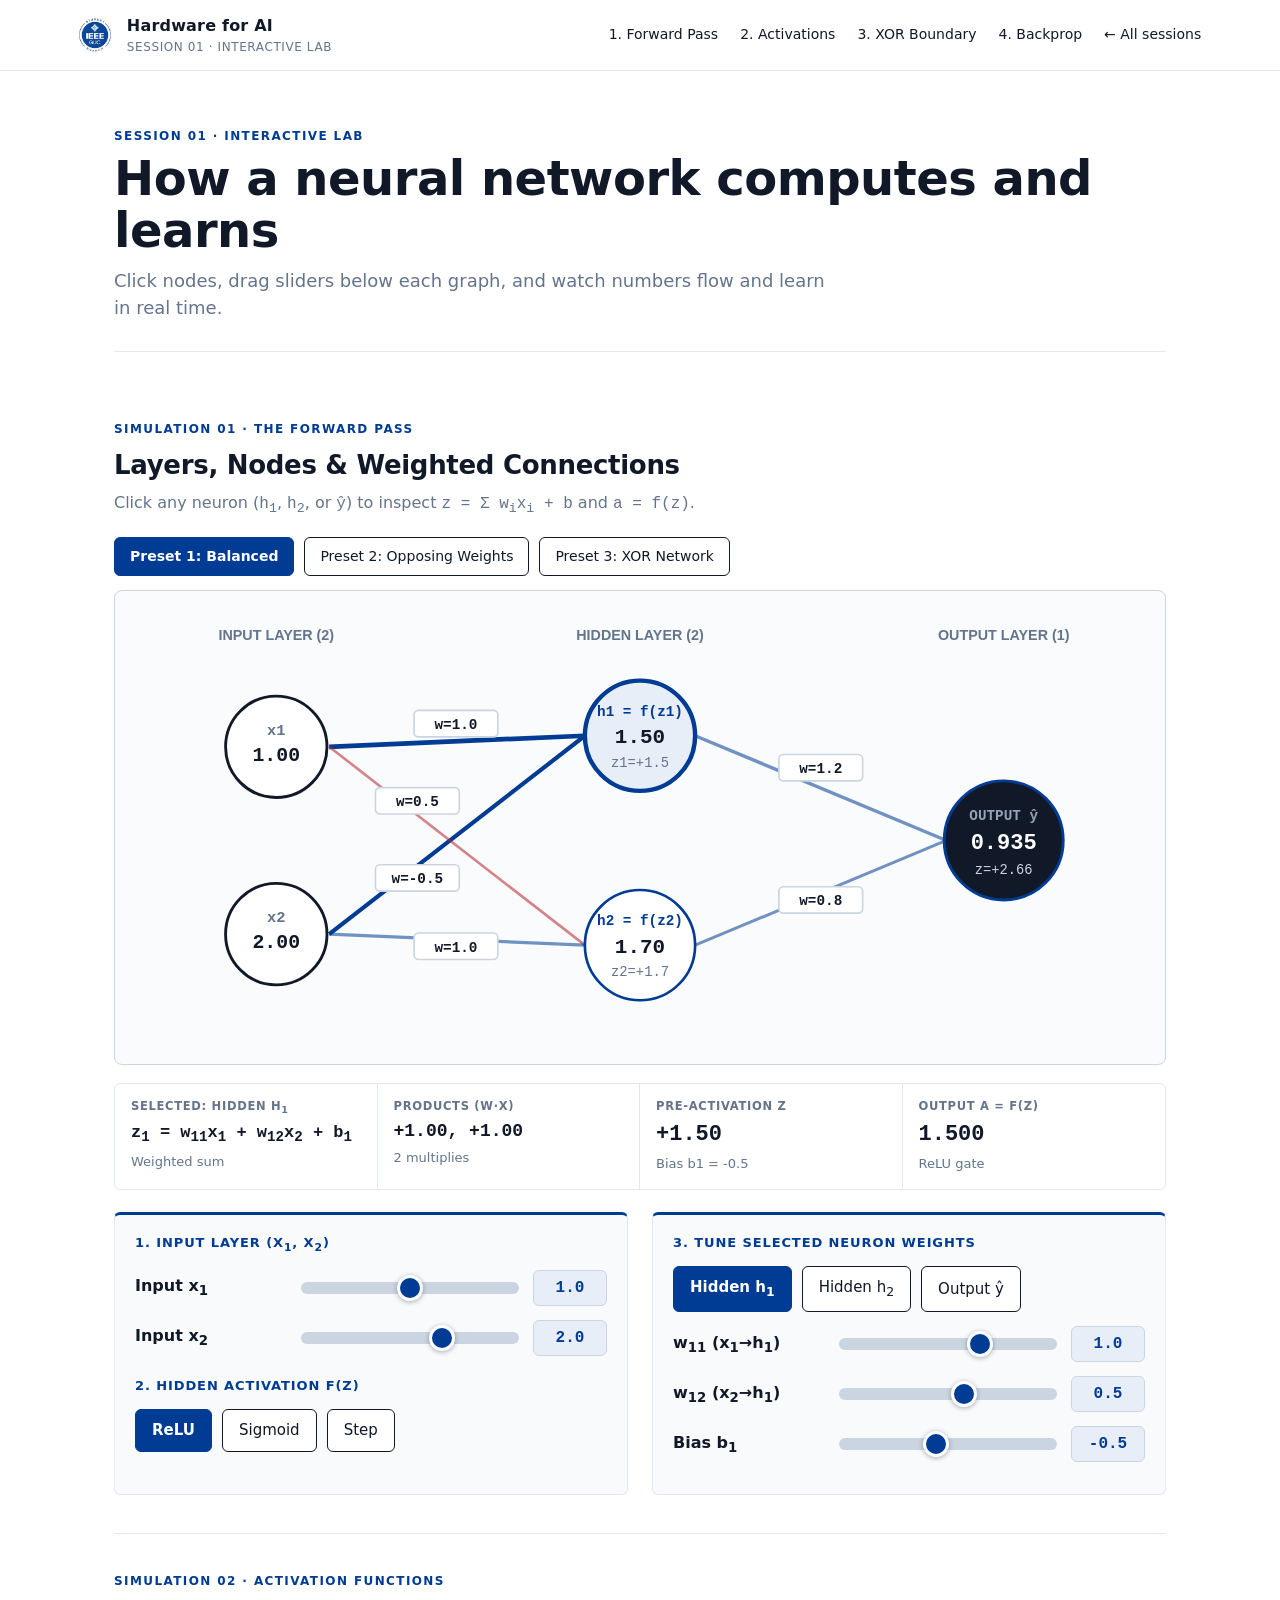
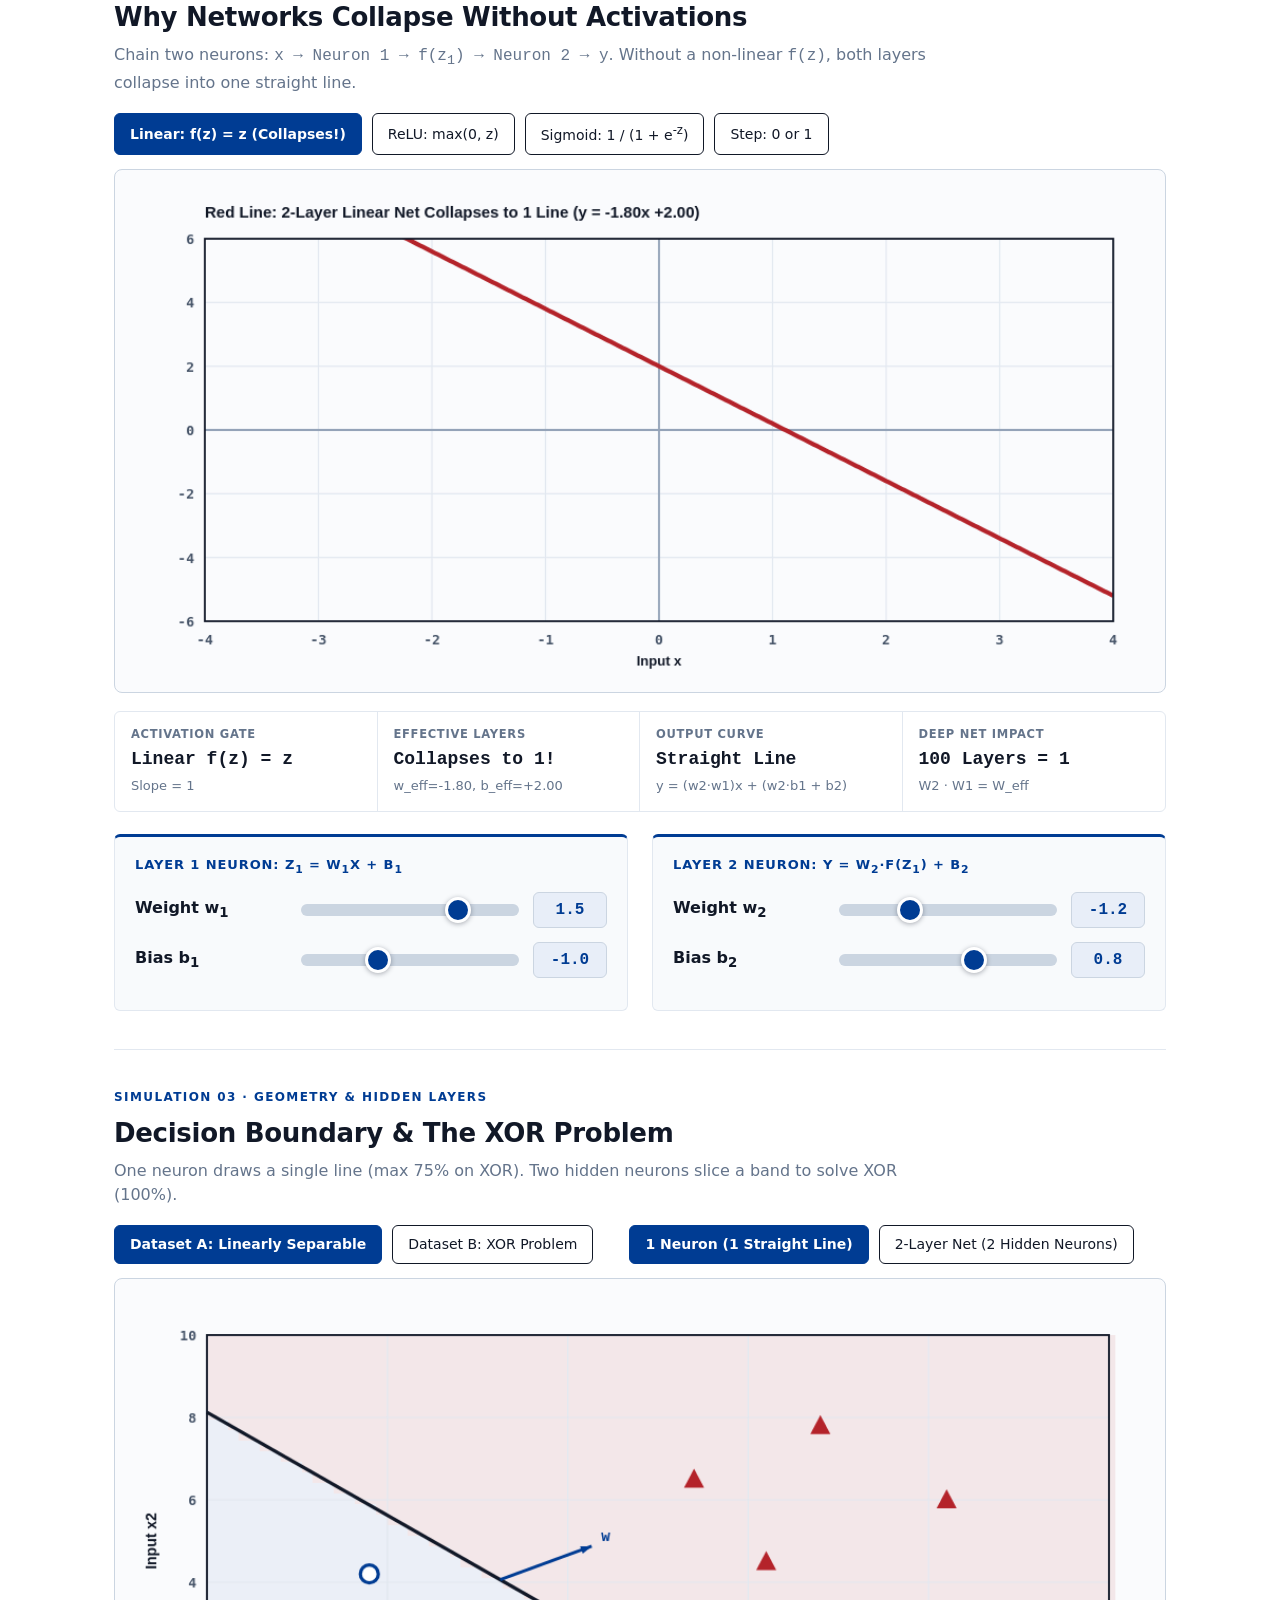
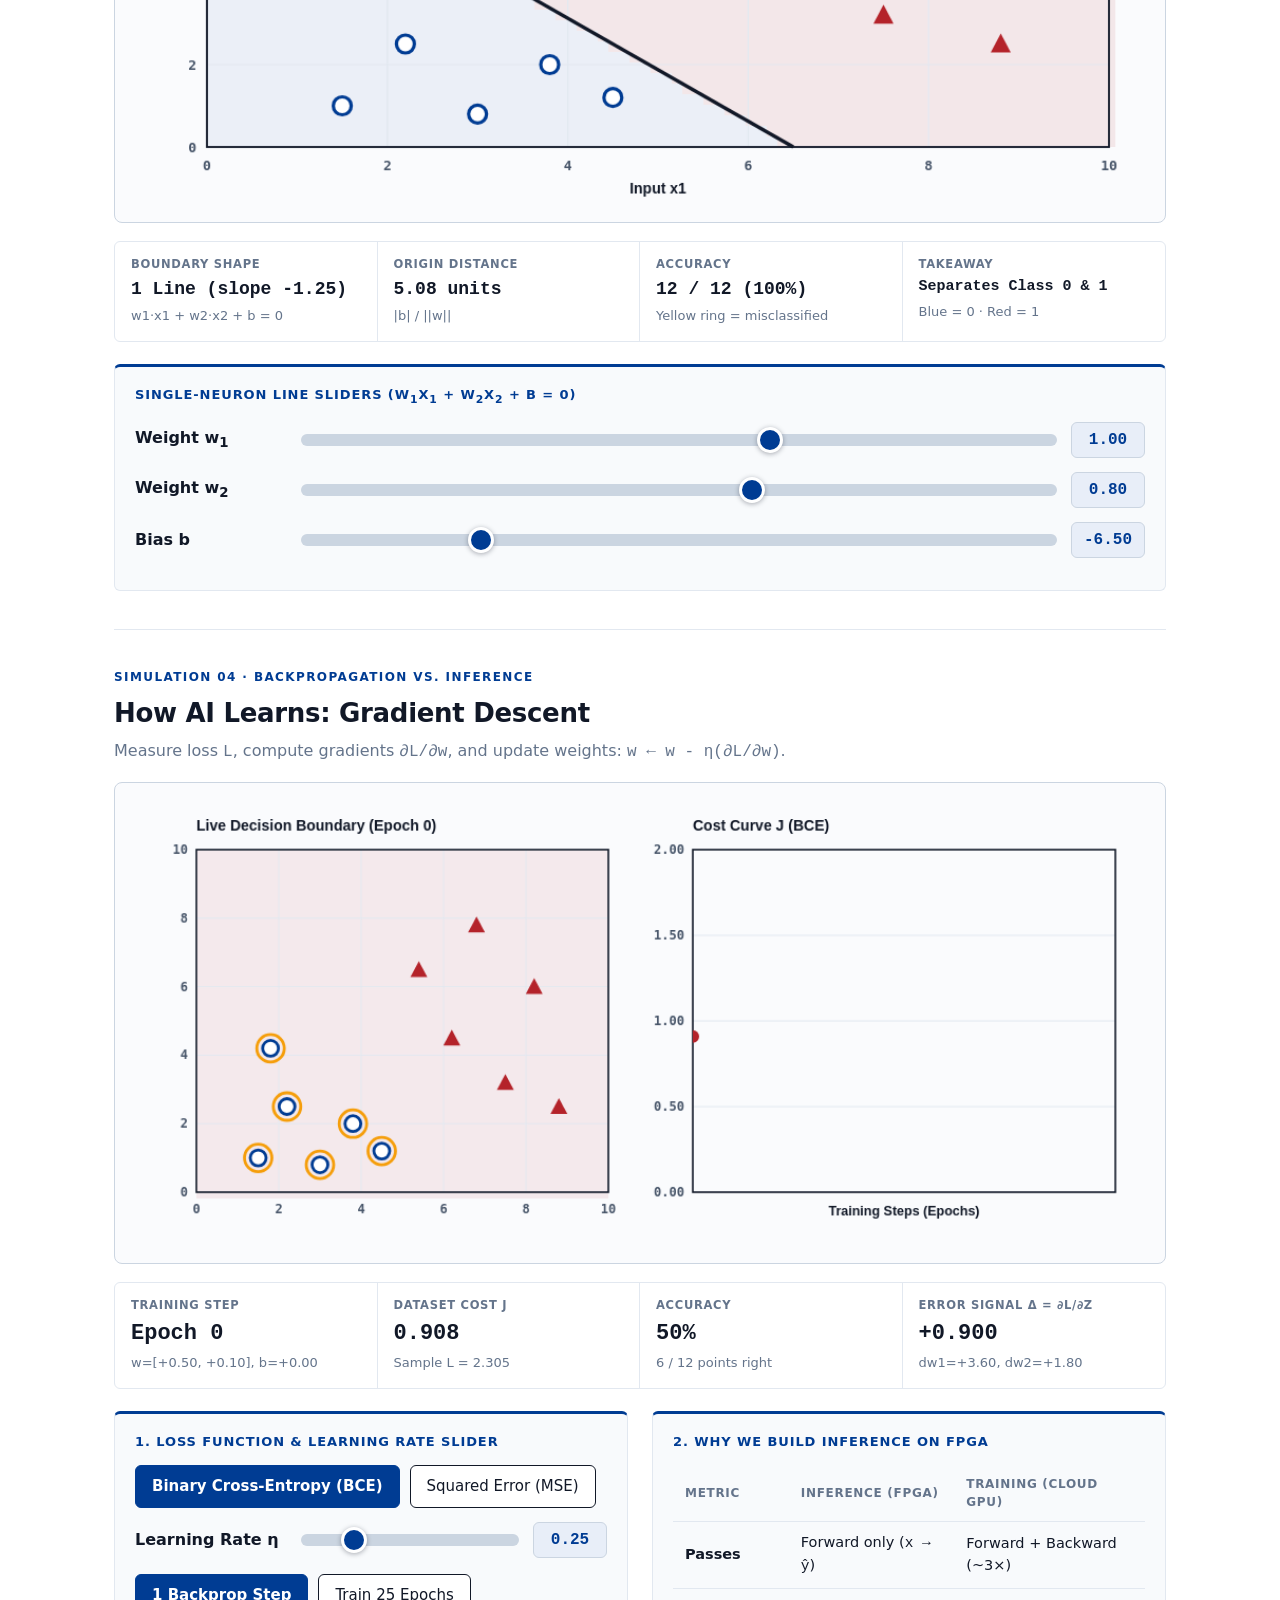
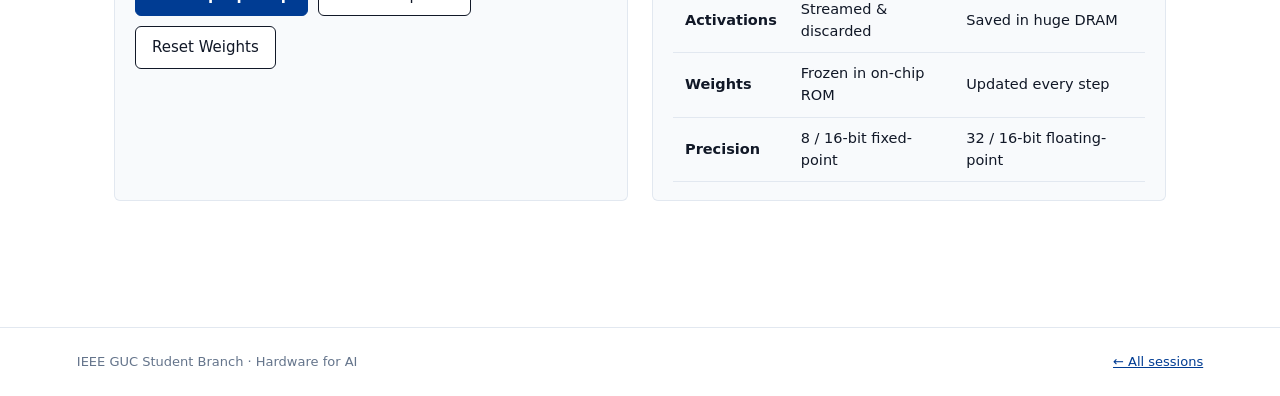
==== commit efbd5983: "Make graphs full-width with large sliders below, minimalist text, and remove phase spoilers" ====
--- a/sessions/session-01/index.html
+++ b/sessions/session-01/index.html
@@ -12,38 +12,138 @@
     <img src="../../assets/img/ieee-guc-logo.png" alt="IEEE GUC Student Branch">
     <div class="brand">Hardware for AI<small>Session 01 · Interactive Lab</small></div>
     <nav>
-      <a href="#sim-network">1. Network &amp; Forward Pass</a>
-      <a href="#sim-collapse">2. Activations &amp; Collapse</a>
-      <a href="#sim-xor">3. XOR &amp; Hidden Layers</a>
-      <a href="#sim-learning">4. Learning &amp; Backprop</a>
+      <a href="#sim-network">1. Forward Pass</a>
+      <a href="#sim-collapse">2. Activations</a>
+      <a href="#sim-xor">3. XOR Boundary</a>
+      <a href="#sim-learning">4. Backprop</a>
       <a href="../../">&larr; All sessions</a>
     </nav>
   </header>
 
   <main>
     <section class="hero">
-      <div class="eyebrow">Session 01 · Top-Down Interactive Walkthrough</div>
+      <div class="eyebrow">Session 01 · Interactive Lab</div>
       <h1>How a neural network computes and learns</h1>
-      <p>Start from the big picture: a network of connected circle nodes passing numbers forward layer by layer. Then zoom inside a single neuron, see why non-linear activation functions stop an entire network from collapsing into one line, solve the XOR puzzle, and trace how backpropagation learns weights.</p>
+      <p>Click nodes, drag sliders below each graph, and watch numbers flow and learn in real time.</p>
     </section>
 
     <!-- ==================== SIMULATION 1: NEURAL NETWORK GRAPH & FORWARD PASS ==================== -->
     <section class="block" id="sim-network">
-      <div class="eyebrow">Simulation 01 · The Big Picture &amp; The Forward Pass</div>
-      <h2>Inside a Neural Network: Nodes, Connections &amp; Layer-by-Layer Flow</h2>
-      <p class="lede">A neural network is built from layers of <strong>neurons (circle nodes)</strong> connected by weighted wires. Numbers enter the <strong>Input Layer</strong>, flow forward through the <strong>Hidden Layer</strong>, and produce a prediction at the <strong>Output Layer</strong>. Click any neuron circle (<span class="mono">h<sub>1</sub></span>, <span class="mono">h<sub>2</sub></span>, or <span class="mono">y&#770;</span>) to inspect its internal math <span class="mono">z = &Sigma; w<sub>i</sub>x<sub>i</sub> + b</span> and <span class="mono">a = f(z)</span>.</p>
+      <div class="eyebrow">Simulation 01 · The Forward Pass</div>
+      <h2>Layers, Nodes &amp; Weighted Connections</h2>
+      <p class="lede">Click any neuron (<span class="mono">h<sub>1</sub></span>, <span class="mono">h<sub>2</sub></span>, or <span class="mono">y&#770;</span>) to inspect <span class="mono">z = &Sigma; w<sub>i</sub>x<sub>i</sub> + b</span> and <span class="mono">a = f(z)</span>.</p>
 
       <div class="preset-bar" id="net-presets">
-        <button type="button" data-preset="balanced" class="active">Preset 1: Balanced Forward Pass</button>
-        <button type="button" data-preset="inhibit">Preset 2: Opposing Weights (Inhibition)</button>
-        <button type="button" data-preset="xornet">Preset 3: XOR-Solving Network</button>
-      </div>
-
-      <div class="sim-grid">
-        <!-- Left column: Controls -->
-        <div>
-          <div class="panel-box">
-            <h3>1. Network Inputs (Input Layer)</h3>
+        <button type="button" data-preset="balanced" class="active">Preset 1: Balanced</button>
+        <button type="button" data-preset="inhibit">Preset 2: Opposing Weights</button>
+        <button type="button" data-preset="xornet">Preset 3: XOR Network</button>
+      </div>
+
+      <div class="sim-stack">
+        <!-- Large Graph First -->
+        <div class="svg-wrap">
+          <svg id="network-svg" viewBox="0 0 920 390" width="100%" height="auto" aria-label="Multi-layer neural network graph">
+            <!-- Layer Column Headers -->
+            <g font-family="Inter, sans-serif" font-size="13" font-weight="700" fill="#64748B" text-anchor="middle">
+              <text x="130" y="28">INPUT LAYER (2)</text>
+              <text x="460" y="28">HIDDEN LAYER (2)</text>
+              <text x="790" y="28">OUTPUT LAYER (1)</text>
+            </g>
+
+            <!-- Connections: Input -> Hidden -->
+            <line id="edge-x1-h1" x1="178" y1="125" x2="410" y2="115" stroke="#003C93" stroke-width="3.2"/>
+            <line id="edge-x2-h1" x1="178" y1="295" x2="410" y2="115" stroke="#003C93" stroke-width="2.5"/>
+            <line id="edge-x1-h2" x1="178" y1="125" x2="410" y2="305" stroke="#B4232A" stroke-width="2.5"/>
+            <line id="edge-x2-h2" x1="178" y1="295" x2="410" y2="305" stroke="#003C93" stroke-width="3.2"/>
+
+            <!-- Connections: Hidden -> Output -->
+            <line id="edge-h1-out" x1="510" y1="115" x2="738" y2="210" stroke="#003C93" stroke-width="3.2"/>
+            <line id="edge-h2-out" x1="510" y1="305" x2="738" y2="210" stroke="#003C93" stroke-width="3.2"/>
+
+            <!-- Edge Weight Badges -->
+            <g font-family="ui-monospace, monospace" font-size="13" font-weight="700" text-anchor="middle">
+              <rect x="255" y="92" width="76" height="24" rx="4" fill="#FFFFFF" stroke="#CBD5E1" stroke-width="1.5"/>
+              <text x="293" y="109" fill="#111827" id="lbl-edge-w11">w=1.0</text>
+
+              <rect x="220" y="162" width="76" height="24" rx="4" fill="#FFFFFF" stroke="#CBD5E1" stroke-width="1.5"/>
+              <text x="258" y="179" fill="#111827" id="lbl-edge-w12">w=0.5</text>
+
+              <rect x="220" y="232" width="76" height="24" rx="4" fill="#FFFFFF" stroke="#CBD5E1" stroke-width="1.5"/>
+              <text x="258" y="249" fill="#111827" id="lbl-edge-w21">w=-0.5</text>
+
+              <rect x="255" y="294" width="76" height="24" rx="4" fill="#FFFFFF" stroke="#CBD5E1" stroke-width="1.5"/>
+              <text x="293" y="311" fill="#111827" id="lbl-edge-w22">w=1.0</text>
+
+              <rect x="586" y="132" width="76" height="24" rx="4" fill="#FFFFFF" stroke="#CBD5E1" stroke-width="1.5"/>
+              <text x="624" y="149" fill="#111827" id="lbl-edge-v1">w=1.2</text>
+
+              <rect x="586" y="252" width="76" height="24" rx="4" fill="#FFFFFF" stroke="#CBD5E1" stroke-width="1.5"/>
+              <text x="624" y="269" fill="#111827" id="lbl-edge-v2">w=0.8</text>
+            </g>
+
+            <!-- Input Layer Circle Nodes -->
+            <g font-family="ui-monospace, monospace" text-anchor="middle">
+              <circle cx="130" cy="125" r="46" fill="#FFFFFF" stroke="#111827" stroke-width="2.6"/>
+              <text x="130" y="114" font-size="14" fill="#64748B" font-weight="700">x1</text>
+              <text x="130" y="138" font-size="18" fill="#111827" font-weight="700" id="svg-net-x1">1.00</text>
+
+              <circle cx="130" cy="295" r="46" fill="#FFFFFF" stroke="#111827" stroke-width="2.6"/>
+              <text x="130" y="284" font-size="14" fill="#64748B" font-weight="700">x2</text>
+              <text x="130" y="308" font-size="18" fill="#111827" font-weight="700" id="svg-net-x2">2.00</text>
+            </g>
+
+            <!-- Hidden Layer Circle Nodes (Clickable) -->
+            <g id="node-h1" class="node-clickable" font-family="ui-monospace, monospace" text-anchor="middle">
+              <circle id="circle-h1" cx="460" cy="115" r="50" fill="#E8EEF8" stroke="#003C93" stroke-width="3.6"/>
+              <text x="460" y="97" font-size="13" fill="#003C93" font-weight="700">h1 = f(z1)</text>
+              <text x="460" y="122" font-size="19" fill="#111827" font-weight="700" id="svg-net-h1">1.50</text>
+              <text x="460" y="143" font-size="12.5" fill="#64748B" id="svg-net-z1">z1=+1.5</text>
+            </g>
+
+            <g id="node-h2" class="node-clickable" font-family="ui-monospace, monospace" text-anchor="middle">
+              <circle id="circle-h2" cx="460" cy="305" r="50" fill="#FFFFFF" stroke="#003C93" stroke-width="2.5"/>
+              <text x="460" y="287" font-size="13" fill="#003C93" font-weight="700">h2 = f(z2)</text>
+              <text x="460" y="312" font-size="19" fill="#111827" font-weight="700" id="svg-net-h2">1.70</text>
+              <text x="460" y="333" font-size="12.5" fill="#64748B" id="svg-net-z2">z2=+1.7</text>
+            </g>
+
+            <!-- Output Layer Circle Node (Clickable) -->
+            <g id="node-out" class="node-clickable" font-family="ui-monospace, monospace" text-anchor="middle">
+              <circle id="circle-out" cx="790" cy="210" r="54" fill="#111827" stroke="#003C93" stroke-width="3.0"/>
+              <text x="790" y="191" font-size="13" fill="#94A3B8" font-weight="700">OUTPUT y&#770;</text>
+              <text x="790" y="218" font-size="20" fill="#FFFFFF" font-weight="700" id="svg-net-out">0.946</text>
+              <text x="790" y="240" font-size="12.5" fill="#CBD5E1" id="svg-net-zout">z=+2.86</text>
+            </g>
+          </svg>
+        </div>
+
+        <div class="stat-strip">
+          <div class="stat-cell">
+            <span class="label" id="insp-title">Selected: Hidden h<sub>1</sub></span>
+            <span class="val" id="insp-formula" style="font-size:17px;">z = w<sub>11</sub>x<sub>1</sub> + w<sub>12</sub>x<sub>2</sub> + b<sub>1</sub></span>
+            <span class="sub" id="insp-sub">Weighted sum</span>
+          </div>
+          <div class="stat-cell">
+            <span class="label">Products (w&middot;x)</span>
+            <span class="val" id="insp-prods" style="font-size:18px;">+1.00, +1.00</span>
+            <span class="sub">2 multiplies</span>
+          </div>
+          <div class="stat-cell">
+            <span class="label">Pre-Activation z</span>
+            <span class="val" id="insp-z">+1.50</span>
+            <span class="sub" id="insp-bias-note">Bias b = -0.5</span>
+          </div>
+          <div class="stat-cell">
+            <span class="label">Output a = f(z)</span>
+            <span class="val" id="insp-a">1.500</span>
+            <span class="sub" id="insp-act-note">ReLU gate</span>
+          </div>
+        </div>
+
+        <!-- Sliders Below Graph -->
+        <div class="controls-deck">
+          <div class="panel-box">
+            <h3>1. Input Layer (x<sub>1</sub>, x<sub>2</sub>)</h3>
             <div class="control">
               <label for="net-x1">Input x<sub>1</sub></label>
               <input id="net-x1" type="range" min="-2" max="4" step="0.1" value="1.0">
@@ -54,11 +154,17 @@
               <input id="net-x2" type="range" min="-2" max="4" step="0.1" value="2.0">
               <output id="net-x2-val">2.0</output>
             </div>
-          </div>
-
-          <div class="panel-box" style="margin-top: 20px;">
-            <h3>2. Inspect &amp; Tune Selected Neuron</h3>
-            <div style="display:flex; gap:8px; margin-bottom:12px;">
+            <h3 style="margin-top: 20px;">2. Hidden Activation f(z)</h3>
+            <div style="display:flex; gap:10px;">
+              <button type="button" class="net-act-btn active" data-act="relu">ReLU</button>
+              <button type="button" class="net-act-btn" data-act="sigmoid">Sigmoid</button>
+              <button type="button" class="net-act-btn" data-act="step">Step</button>
+            </div>
+          </div>
+
+          <div class="panel-box">
+            <h3>3. Tune Selected Neuron Weights</h3>
+            <div style="display:flex; gap:10px; margin-bottom:14px;">
               <button type="button" class="node-select-btn active" data-node="h1">Hidden h<sub>1</sub></button>
               <button type="button" class="node-select-btn" data-node="h2">Hidden h<sub>2</sub></button>
               <button type="button" class="node-select-btn" data-node="out">Output y&#770;</button>
@@ -79,144 +185,54 @@
               <output id="net-b-val">-0.5</output>
             </div>
           </div>
-
-          <div class="panel-box" style="margin-top: 20px;">
-            <h3>3. Hidden Layer Activation f(z)</h3>
-            <div style="display:flex; gap:8px;">
-              <button type="button" class="net-act-btn active" data-act="relu">ReLU</button>
-              <button type="button" class="net-act-btn" data-act="sigmoid">Sigmoid</button>
-              <button type="button" class="net-act-btn" data-act="step">Step</button>
-            </div>
-            <p class="muted" style="font-size:13px; margin:10px 0 0;">
-              Blue wires carry positive weights (<span class="mono">w &gt; 0</span>); red wires carry negative weights (<span class="mono">w &lt; 0</span>).
-            </p>
-          </div>
-        </div>
-
-        <!-- Right column: Network Graph SVG + Selected Neuron Inspector -->
-        <div>
-          <div class="svg-wrap">
-            <svg id="network-svg" viewBox="0 0 680 310" width="100%" height="auto" aria-label="Multi-layer neural network graph">
-              <!-- Layer Column Headers -->
-              <g font-family="Inter, sans-serif" font-size="11" font-weight="700" fill="#64748B" text-anchor="middle">
-                <text x="95" y="24">INPUT LAYER (2)</text>
-                <text x="340" y="24">HIDDEN LAYER (2)</text>
-                <text x="585" y="24">OUTPUT LAYER (1)</text>
-              </g>
-
-              <!-- Connections: Input -> Hidden -->
-              <line id="edge-x1-h1" x1="133" y1="105" x2="302" y2="95" stroke="#003C93" stroke-width="2.5"/>
-              <line id="edge-x2-h1" x1="133" y1="225" x2="302" y2="95" stroke="#003C93" stroke-width="2.0"/>
-              <line id="edge-x1-h2" x1="133" y1="105" x2="302" y2="235" stroke="#B4232A" stroke-width="2.0"/>
-              <line id="edge-x2-h2" x1="133" y1="225" x2="302" y2="235" stroke="#003C93" stroke-width="2.5"/>
-
-              <!-- Connections: Hidden -> Output -->
-              <line id="edge-h1-out" x1="378" y1="95" x2="547" y2="165" stroke="#003C93" stroke-width="2.5"/>
-              <line id="edge-h2-out" x1="378" y1="235" x2="547" y2="165" stroke="#003C93" stroke-width="2.5"/>
-
-              <!-- Edge Weight Badges -->
-              <g font-family="ui-monospace, monospace" font-size="11" text-anchor="middle">
-                <rect x="188" y="78" width="58" height="18" rx="3" fill="#FFFFFF" stroke="#CBD5E1"/>
-                <text x="217" y="91" fill="#111827" id="lbl-edge-w11">w=1.0</text>
-
-                <rect x="164" y="130" width="58" height="18" rx="3" fill="#FFFFFF" stroke="#CBD5E1"/>
-                <text x="193" y="143" fill="#111827" id="lbl-edge-w12">w=0.5</text>
-
-                <rect x="164" y="186" width="58" height="18" rx="3" fill="#FFFFFF" stroke="#CBD5E1"/>
-                <text x="193" y="199" fill="#111827" id="lbl-edge-w21">w=-0.5</text>
-
-                <rect x="188" y="232" width="58" height="18" rx="3" fill="#FFFFFF" stroke="#CBD5E1"/>
-                <text x="217" y="245" fill="#111827" id="lbl-edge-w22">w=1.0</text>
-
-                <rect x="434" y="110" width="58" height="18" rx="3" fill="#FFFFFF" stroke="#CBD5E1"/>
-                <text x="463" y="123" fill="#111827" id="lbl-edge-v1">w=1.2</text>
-
-                <rect x="434" y="200" width="58" height="18" rx="3" fill="#FFFFFF" stroke="#CBD5E1"/>
-                <text x="463" y="213" fill="#111827" id="lbl-edge-v2">w=0.8</text>
-              </g>
-
-              <!-- Input Layer Circle Nodes -->
-              <g font-family="ui-monospace, monospace" text-anchor="middle">
-                <circle cx="95" cy="105" r="36" fill="#FFFFFF" stroke="#111827" stroke-width="2.2"/>
-                <text x="95" y="98" font-size="12" fill="#64748B" font-weight="700">x1</text>
-                <text x="95" y="118" font-size="14" fill="#111827" font-weight="700" id="svg-net-x1">1.00</text>
-
-                <circle cx="95" cy="225" r="36" fill="#FFFFFF" stroke="#111827" stroke-width="2.2"/>
-                <text x="95" y="218" font-size="12" fill="#64748B" font-weight="700">x2</text>
-                <text x="95" y="238" font-size="14" fill="#111827" font-weight="700" id="svg-net-x2">2.00</text>
-              </g>
-
-              <!-- Hidden Layer Circle Nodes (Clickable) -->
-              <g id="node-h1" class="node-clickable" font-family="ui-monospace, monospace" text-anchor="middle">
-                <circle id="circle-h1" cx="340" cy="95" r="38" fill="#E8EEF8" stroke="#003C93" stroke-width="3.2"/>
-                <text x="340" y="84" font-size="11" fill="#003C93" font-weight="700">h1 = f(z1)</text>
-                <text x="340" y="104" font-size="14" fill="#111827" font-weight="700" id="svg-net-h1">1.50</text>
-                <text x="340" y="119" font-size="10" fill="#64748B" id="svg-net-z1">z1=+1.5</text>
-              </g>
-
-              <g id="node-h2" class="node-clickable" font-family="ui-monospace, monospace" text-anchor="middle">
-                <circle id="circle-h2" cx="340" cy="235" r="38" fill="#FFFFFF" stroke="#003C93" stroke-width="2.2"/>
-                <text x="340" y="224" font-size="11" fill="#003C93" font-weight="700">h2 = f(z2)</text>
-                <text x="340" y="244" font-size="14" fill="#111827" font-weight="700" id="svg-net-h2">1.70</text>
-                <text x="340" y="259" font-size="10" fill="#64748B" id="svg-net-z2">z2=+1.7</text>
-              </g>
-
-              <!-- Output Layer Circle Node (Clickable) -->
-              <g id="node-out" class="node-clickable" font-family="ui-monospace, monospace" text-anchor="middle">
-                <circle id="circle-out" cx="585" cy="165" r="40" fill="#111827" stroke="#003C93" stroke-width="2.5"/>
-                <text x="585" y="153" font-size="11" fill="#94A3B8" font-weight="700">OUTPUT y&#770;</text>
-                <text x="585" y="174" font-size="15" fill="#FFFFFF" font-weight="700" id="svg-net-out">0.946</text>
-                <text x="585" y="190" font-size="10" fill="#CBD5E1" id="svg-net-zout">z=+2.86</text>
-              </g>
-            </svg>
-          </div>
-
-          <div class="stat-strip">
-            <div class="stat-cell">
-              <span class="label" id="insp-title">Selected: Hidden h<sub>1</sub></span>
-              <span class="val" id="insp-formula" style="font-size:15px;">z = w<sub>11</sub>x<sub>1</sub> + w<sub>12</sub>x<sub>2</sub> + b<sub>1</sub></span>
-              <span class="sub" id="insp-sub">Weighted sum inside neuron</span>
-            </div>
-            <div class="stat-cell">
-              <span class="label">Multiply Step</span>
-              <span class="val" id="insp-prods" style="font-size:15px;">+1.00, +1.00</span>
-              <span class="sub">2 input-weight products</span>
-            </div>
-            <div class="stat-cell">
-              <span class="label">Pre-Activation z</span>
-              <span class="val" id="insp-z">+1.50</span>
-              <span class="sub" id="insp-bias-note">Includes bias b = -0.5</span>
-            </div>
-            <div class="stat-cell">
-              <span class="label">Neuron Output a = f(z)</span>
-              <span class="val" id="insp-a">1.500</span>
-              <span class="sub" id="insp-act-note">After ReLU gate</span>
-            </div>
-          </div>
-
-          <div id="net-verdict" class="verdict-banner">
-            <span id="net-verdict-text">Forward Pass Complete: Input [1.0, 2.0] &rarr; Hidden [1.50, 1.70] &rarr; Output y&#770; = 0.946</span>
-            <span class="mono" id="net-verdict-math">6 multiplies &middot; 6 adds</span>
-          </div>
         </div>
       </div>
     </section>
 
     <!-- ==================== SIMULATION 2: ACTIVATION FUNCTIONS & LINEAR COLLAPSE ==================== -->
     <section class="block" id="sim-collapse">
-      <div class="eyebrow">Simulation 02 · Why Activation Functions Exist</div>
-      <h2>Activation Functions &amp; The Linear Collapse Proof</h2>
-      <p class="lede">Why do we put an activation function <span class="mono">f(z)</span> inside every neuron? Stack two neurons in a chain: <span class="mono">x &rarr; Neuron 1 &rarr; f(z<sub>1</sub>) &rarr; Neuron 2 &rarr; y</span>. Toggle between <strong>No Activation (Linear)</strong> and non-linear gates (<strong>ReLU</strong>, <strong>Sigmoid</strong>, <strong>Step</strong>) to see why a multi-layer network without activations collapses into a single straight-line neuron.</p>
+      <div class="eyebrow">Simulation 02 · Activation Functions</div>
+      <h2>Why Networks Collapse Without Activations</h2>
+      <p class="lede">Chain two neurons: <span class="mono">x &rarr; Neuron 1 &rarr; f(z<sub>1</sub>) &rarr; Neuron 2 &rarr; y</span>. Without a non-linear <span class="mono">f(z)</span>, both layers collapse into one straight line.</p>
 
       <div class="preset-bar" id="col-act-bar">
-        <button type="button" class="col-act-btn active" data-colact="linear">No Activation: f(z) = z (Linear Collapse!)</button>
-        <button type="button" class="col-act-btn" data-colact="relu">ReLU: f(z) = max(0, z) (Bends the Line)</button>
-        <button type="button" class="col-act-btn" data-colact="sigmoid">Sigmoid: f(z) = 1 / (1 + e<sup>-z</sup>)</button>
-        <button type="button" class="col-act-btn" data-colact="step">Step: f(z) = 1 if z &ge; 0 else 0</button>
-      </div>
-
-      <div class="sim-grid">
-        <div>
+        <button type="button" class="col-act-btn active" data-colact="linear">Linear: f(z) = z (Collapses!)</button>
+        <button type="button" class="col-act-btn" data-colact="relu">ReLU: max(0, z)</button>
+        <button type="button" class="col-act-btn" data-colact="sigmoid">Sigmoid: 1 / (1 + e<sup>-z</sup>)</button>
+        <button type="button" class="col-act-btn" data-colact="step">Step: 0 or 1</button>
+      </div>
+
+      <div class="sim-stack">
+        <!-- Large Graph First -->
+        <div class="canvas-wrap">
+          <canvas id="collapse-canvas" width="960" height="460" style="width:100%; height:auto; display:block;"></canvas>
+        </div>
+
+        <div class="stat-strip">
+          <div class="stat-cell">
+            <span class="label">Activation Gate</span>
+            <span class="val" id="col-stat-gate" style="font-size:18px;">Linear f(z)=z</span>
+            <span class="sub" id="col-stat-deriv">Slope = 1</span>
+          </div>
+          <div class="stat-cell">
+            <span class="label">Effective Layers</span>
+            <span class="val" id="col-stat-layers" style="font-size:18px;">Collapses to 1!</span>
+            <span class="sub" id="col-stat-weff">w_eff = -1.80, b_eff = +2.00</span>
+          </div>
+          <div class="stat-cell">
+            <span class="label">Output Curve</span>
+            <span class="val" id="col-stat-shape" style="font-size:18px;">Straight Line</span>
+            <span class="sub" id="col-proof-text">y = (w2·w1)x + (w2·b1 + b2)</span>
+          </div>
+          <div class="stat-cell">
+            <span class="label">Deep Net Impact</span>
+            <span class="val" id="col-stat-deep" style="font-size:18px;">100 Layers = 1</span>
+            <span class="sub">W2 · W1 = W_eff</span>
+          </div>
+        </div>
+
+        <!-- Sliders Below Graph -->
+        <div class="controls-deck">
           <div class="panel-box">
             <h3>Layer 1 Neuron: z<sub>1</sub> = w<sub>1</sub>x + b<sub>1</sub></h3>
             <div class="control">
@@ -231,7 +247,7 @@
             </div>
           </div>
 
-          <div class="panel-box" style="margin-top:20px;">
+          <div class="panel-box">
             <h3>Layer 2 Neuron: y = w<sub>2</sub>&middot;f(z<sub>1</sub>) + b<sub>2</sub></h3>
             <div class="control">
               <label for="col-w2">Weight w<sub>2</sub></label>
@@ -244,68 +260,57 @@
               <output id="col-b2-val">0.8</output>
             </div>
           </div>
-
-          <div class="panel-box" style="margin-top:20px;">
-            <h3>Algebraic Proof</h3>
-            <p id="col-proof-text" class="muted" style="font-size:13.5px; margin:0;">
-              Without an activation function, <span class="mono">y = w<sub>2</sub>(w<sub>1</sub>x + b<sub>1</sub>) + b<sub>2</sub> = (w<sub>2</sub>w<sub>1</sub>)x + (w<sub>2</sub>b<sub>1</sub> + b<sub>2</sub>)</span>. Both layers merge into <strong>one single neuron</strong> with <span class="mono">w<sub>eff</sub> = -1.80</span> and <span class="mono">b<sub>eff</sub> = +2.00</span>!
-            </p>
-          </div>
-        </div>
-
-        <div>
-          <div class="canvas-wrap">
-            <canvas id="collapse-canvas" width="640" height="360" style="width:100%; height:auto; display:block;"></canvas>
-          </div>
-          <div class="stat-strip">
-            <div class="stat-cell">
-              <span class="label">Activation Gate</span>
-              <span class="val" id="col-stat-gate" style="font-size:16px;">Linear f(z)=z</span>
-              <span class="sub" id="col-stat-deriv">Slope f'(z) = 1 everywhere</span>
-            </div>
-            <div class="stat-cell">
-              <span class="label">Effective Layers</span>
-              <span class="val" id="col-stat-layers" style="font-size:16px;">Collapses to 1!</span>
-              <span class="sub" id="col-stat-weff">w_eff = -1.80, b_eff = +2.00</span>
-            </div>
-            <div class="stat-cell">
-              <span class="label">Curve Shape</span>
-              <span class="val" id="col-stat-shape" style="font-size:16px;">Straight Line</span>
-              <span class="sub">Cannot solve non-linear tasks</span>
-            </div>
-            <div class="stat-cell">
-              <span class="label">Deep Net Impact</span>
-              <span class="val" id="col-stat-deep" style="font-size:16px;">100 Layers = 1</span>
-              <span class="sub">Matrix product W2*W1 = W_eff</span>
-            </div>
-          </div>
         </div>
       </div>
     </section>
 
     <!-- ==================== SIMULATION 3: 2D DECISION BOUNDARY & THE XOR PROBLEM ==================== -->
     <section class="block" id="sim-xor">
-      <div class="eyebrow">Simulation 03 · Single-Neuron Geometry vs. Multi-Layer Networks</div>
-      <h2>The Decision Boundary &amp; Why One Neuron Fails on XOR</h2>
-      <p class="lede">With two inputs (<span class="mono">x<sub>1</sub>, x<sub>2</sub></span>), a single neuron sets <span class="mono">w<sub>1</sub>x<sub>1</sub> + w<sub>2</sub>x<sub>2</sub> + b = 0</span>, which can only draw <strong>one straight line</strong>. Test how one straight line separates Dataset A (100%), gets trapped at <strong>75% max on XOR</strong>, and how adding a <strong>2-neuron hidden layer</strong> bends the decision region to solve XOR (100%).</p>
+      <div class="eyebrow">Simulation 03 · Geometry &amp; Hidden Layers</div>
+      <h2>Decision Boundary &amp; The XOR Problem</h2>
+      <p class="lede">One neuron draws a single line (max 75% on XOR). Two hidden neurons slice a band to solve XOR (100%).</p>
 
       <div class="preset-bar">
-        <button type="button" id="ds-linear" class="active">Dataset A: Linearly Separable Classes</button>
-        <button type="button" id="ds-xor">Dataset B: The XOR Problem (Impossible for 1 Neuron)</button>
-      </div>
-
-      <div class="sim-grid">
-        <div>
-          <div class="panel-box">
-            <h3>1. Choose Model Architecture</h3>
-            <div style="display:flex; flex-direction:column; gap:8px; margin-bottom:14px;">
-              <button type="button" id="arch-single" class="active" style="text-align:left;">Mode 1: Single Neuron (Draws 1 Straight Line)</button>
-              <button type="button" id="arch-mlp" style="text-align:left;">Mode 2: 2-Layer Network (2 Hidden Neurons Solve XOR!)</button>
-            </div>
-          </div>
-
-          <div class="panel-box" id="single-line-controls" style="margin-top:20px;">
-            <h3>2. Single-Neuron Line Controls (w<sub>1</sub>x<sub>1</sub> + w<sub>2</sub>x<sub>2</sub> + b = 0)</h3>
+        <button type="button" id="ds-linear" class="active">Dataset A: Linearly Separable</button>
+        <button type="button" id="ds-xor">Dataset B: XOR Problem</button>
+        <span style="width:16px;"></span>
+        <button type="button" id="arch-single" class="active">1 Neuron (1 Straight Line)</button>
+        <button type="button" id="arch-mlp">2-Layer Net (2 Hidden Neurons)</button>
+      </div>
+
+      <div class="sim-stack">
+        <!-- Large Graph First -->
+        <div class="canvas-wrap">
+          <canvas id="geo-canvas" width="960" height="480" style="width:100%; height:auto; display:block;"></canvas>
+        </div>
+
+        <div class="stat-strip">
+          <div class="stat-cell">
+            <span class="label">Boundary Shape</span>
+            <span class="val" id="geo-slope" style="font-size:18px;">1 Line (slope -1.25)</span>
+            <span class="sub">w1·x1 + w2·x2 + b = 0</span>
+          </div>
+          <div class="stat-cell">
+            <span class="label">Origin Distance</span>
+            <span class="val" id="geo-dist" style="font-size:18px;">5.08 units</span>
+            <span class="sub">|b| / ||w||</span>
+          </div>
+          <div class="stat-cell">
+            <span class="label">Accuracy</span>
+            <span class="val" id="geo-acc" style="font-size:18px;">12 / 12 (100%)</span>
+            <span class="sub">Yellow ring = misclassified</span>
+          </div>
+          <div class="stat-cell">
+            <span class="label">Takeaway</span>
+            <span class="val" id="geo-note" style="font-size:15px;">Separates Class 0 &amp; 1</span>
+            <span class="sub">Blue = 0 · Red = 1</span>
+          </div>
+        </div>
+
+        <!-- Sliders Below Graph -->
+        <div class="controls-deck" id="single-line-controls">
+          <div class="panel-box">
+            <h3>Single-Neuron Line Sliders (w<sub>1</sub>x<sub>1</sub> + w<sub>2</sub>x<sub>2</sub> + b = 0)</h3>
             <div class="control">
               <label for="gw1">Weight w<sub>1</sub></label>
               <input id="gw1" type="range" min="-4" max="4" step="0.05" value="1.0">
@@ -322,161 +327,99 @@
               <output id="gb-val">-6.50</output>
             </div>
           </div>
-
-          <div class="panel-box" style="margin-top:20px;">
-            <h3>3. Geometric Readout</h3>
+        </div>
+      </div>
+    </section>
+
+    <!-- ==================== SIMULATION 4: HOW AI LEARNS (LOSS, BACKPROP & HARDWARE BURDEN) ==================== -->
+    <section class="block" id="sim-learning">
+      <div class="eyebrow">Simulation 04 · Backpropagation vs. Inference</div>
+      <h2>How AI Learns: Gradient Descent</h2>
+      <p class="lede">Measure loss <span class="mono">L</span>, compute gradients <span class="mono">&part;L/&part;w</span>, and update weights: <span class="mono">w &larr; w - &eta;(&part;L/&part;w)</span>.</p>
+
+      <div class="sim-stack">
+        <!-- Large Dual-Panel Graph First: Live Boundary + Cost Curve -->
+        <div class="canvas-wrap">
+          <canvas id="learn-canvas" width="960" height="420" style="width:100%; height:auto; display:block;"></canvas>
+        </div>
+
+        <div class="stat-strip">
+          <div class="stat-cell">
+            <span class="label">Training Step</span>
+            <span class="val" id="tr-epoch">Epoch 0</span>
+            <span class="sub" id="tr-weights">w=[+0.50, +0.10], b=+0.00</span>
+          </div>
+          <div class="stat-cell">
+            <span class="label">Dataset Cost J</span>
+            <span class="val" id="tr-cost">1.842</span>
+            <span class="sub" id="tr-loss">Sample L = 2.303</span>
+          </div>
+          <div class="stat-cell">
+            <span class="label">Accuracy</span>
+            <span class="val" id="tr-acc">25%</span>
+            <span class="sub" id="tr-acc-sub">3 / 12 points right</span>
+          </div>
+          <div class="stat-cell">
+            <span class="label">Error Signal &delta; = &part;L/&part;z</span>
+            <span class="val" id="tr-delta">+0.900</span>
+            <span class="sub" id="tr-grads">&part;w1=+3.60, &part;w2=+1.80</span>
+          </div>
+        </div>
+
+        <!-- Sliders & Controls Below Graph -->
+        <div class="controls-deck">
+          <div class="panel-box">
+            <h3>1. Loss Function &amp; Learning Rate Slider</h3>
+            <div style="display:flex; gap:10px; margin-bottom:14px;">
+              <button type="button" class="loss-btn active" data-loss="bce">Binary Cross-Entropy (BCE)</button>
+              <button type="button" class="loss-btn" data-loss="mse">Squared Error (MSE)</button>
+            </div>
+            <div class="control">
+              <label for="learn-lr">Learning Rate &eta;</label>
+              <input id="learn-lr" type="range" min="0.05" max="1.0" step="0.05" value="0.25">
+              <output id="learn-lr-val">0.25</output>
+            </div>
+            <div style="display:flex; flex-wrap:wrap; gap:10px; margin-top:16px;">
+              <button type="button" id="btn-step1" class="primary">1 Backprop Step</button>
+              <button type="button" id="btn-step25">Train 25 Epochs</button>
+              <button type="button" id="btn-reset-bad">Reset Weights</button>
+            </div>
+          </div>
+
+          <div class="panel-box">
+            <h3>2. Why We Build Inference on FPGA</h3>
             <table class="hw-table">
+              <thead>
+                <tr>
+                  <th>Metric</th>
+                  <th>Inference (FPGA)</th>
+                  <th>Training (Cloud GPU)</th>
+                </tr>
+              </thead>
               <tbody>
                 <tr>
-                  <th>Boundary Shape</th>
-                  <td class="mono" id="geo-slope">1 Line (slope -1.25)</td>
+                  <td><strong>Passes</strong></td>
+                  <td>Forward only (<span class="mono">x &rarr; y&#770;</span>)</td>
+                  <td>Forward + Backward (~3&times;)</td>
                 </tr>
                 <tr>
-                  <th>Origin Distance |b|/||w||</th>
-                  <td class="mono" id="geo-dist">5.08 units</td>
+                  <td><strong>Activations</strong></td>
+                  <td>Streamed &amp; discarded</td>
+                  <td>Saved in huge DRAM</td>
                 </tr>
                 <tr>
-                  <th>Points Classified Right</th>
-                  <td class="mono" id="geo-acc">12 / 12 (100%)</td>
+                  <td><strong>Weights</strong></td>
+                  <td>Frozen in on-chip ROM</td>
+                  <td>Updated every step</td>
                 </tr>
                 <tr>
-                  <th>XOR Takeaway</th>
-                  <td id="geo-note" style="font-size:12.5px;">1 line cleanly separates Class 0 from Class 1.</td>
+                  <td><strong>Precision</strong></td>
+                  <td>8 / 16-bit fixed-point</td>
+                  <td>32 / 16-bit floating-point</td>
                 </tr>
               </tbody>
             </table>
           </div>
-        </div>
-
-        <div>
-          <div class="canvas-wrap">
-            <canvas id="geo-canvas" width="640" height="420" style="width:100%; height:auto; display:block;"></canvas>
-          </div>
-          <p class="muted" style="font-size:13px; margin:8px 0 0;">
-            <strong>Legend:</strong> Hollow blue circles (<span class="mono">y = 0</span>) = Class 0. Solid red triangles (<span class="mono">y = 1</span>) = Class 1. Yellow ring = misclassified point. Solid line = decision boundary <span class="mono">z = 0</span>; blue arrow = weight vector <span class="mono">w = [w<sub>1</sub>, w<sub>2</sub>]<sup>T</sup></span> pointing into the <span class="mono">z &gt; 0</span> side.
-          </p>
-        </div>
-      </div>
-    </section>
-
-    <!-- ==================== SIMULATION 4: HOW AI LEARNS (LOSS, BACKPROP & HARDWARE BURDEN) ==================== -->
-    <section class="block" id="sim-learning">
-      <div class="eyebrow">Simulation 04 · Loss Functions, Backpropagation &amp; Why We Focus on Inference</div>
-      <h2>How AI Learns: Gradient Descent vs. Frozen Inference</h2>
-      <p class="lede">To train a neuron, we measure how wrong its prediction <span class="mono">y&#770;</span> is using a <strong>Loss Function</strong>, compute partial derivatives <span class="mono">&part;L/&part;w</span> via the chain rule (<strong>Backpropagation</strong>), and nudge weights opposite the slope: <span class="mono">w &larr; w - &eta;(&part;L/&part;w)</span>. Run live training steps below—and see why running training on an FPGA is a massive headache compared to inference.</p>
-
-      <div class="sim-grid">
-        <div>
-          <div class="panel-box">
-            <h3>1. Choose Loss Function</h3>
-            <div style="display:flex; gap:8px; margin-bottom:10px;">
-              <button type="button" class="loss-btn active" data-loss="bce">Binary Cross-Entropy (BCE)</button>
-              <button type="button" class="loss-btn" data-loss="mse">Squared Error (MSE)</button>
-            </div>
-            <p id="loss-formula-note" class="muted" style="font-size:13px; margin:0;">
-              <strong>BCE + Sigmoid:</strong> The derivative <span class="mono">y&#770;(1 - y&#770;)</span> cancels out! Error signal is simply <span class="mono">&delta; = y&#770; - y</span>, giving strong gradients when wrong.
-            </p>
-          </div>
-
-          <div class="panel-box" style="margin-top:20px;">
-            <h3>2. Learning Rate &amp; Training Controls</h3>
-            <div class="control">
-              <label for="learn-lr">Learning Rate &eta;</label>
-              <input id="learn-lr" type="range" min="0.05" max="1.0" step="0.05" value="0.25">
-              <output id="learn-lr-val">0.25</output>
-            </div>
-            <div style="display:flex; flex-wrap:wrap; gap:8px; margin-top:12px;">
-              <button type="button" id="btn-step1" class="primary">1 Backprop Step</button>
-              <button type="button" id="btn-step25">Train 25 Epochs</button>
-              <button type="button" id="btn-reset-bad">Reset to Bad Weights</button>
-            </div>
-          </div>
-
-          <div class="panel-box" style="margin-top:20px;">
-            <h3>3. Live Sample Backprop Trace (x = [4.0, 2.0], y = 0)</h3>
-            <table class="hw-table">
-              <tbody>
-                <tr>
-                  <th>Forward Prediction y&#770;</th>
-                  <td class="mono" id="tr-yhat">0.900 (Wrong!)</td>
-                </tr>
-                <tr>
-                  <th>Sample Loss L(y, y&#770;)</th>
-                  <td class="mono" id="tr-loss">2.303</td>
-                </tr>
-                <tr>
-                  <th>Error Signal &delta; = &part;L/&part;z</th>
-                  <td class="mono" id="tr-delta">+0.900</td>
-                </tr>
-                <tr>
-                  <th>Gradients (&part;L/&part;w<sub>1</sub>, &part;L/&part;w<sub>2</sub>, &part;L/&part;b)</th>
-                  <td class="mono" id="tr-grads">+3.60, +1.80, +0.90</td>
-                </tr>
-                <tr>
-                  <th>Updated (w<sub>1</sub>, w<sub>2</sub>, b)</th>
-                  <td class="mono" id="tr-weights">w1=+0.50, w2=+0.10, b=+0.00</td>
-                </tr>
-              </tbody>
-            </table>
-          </div>
-        </div>
-
-        <div>
-          <div class="stat-strip" style="margin-top:0;">
-            <div class="stat-cell">
-              <span class="label">Training Step</span>
-              <span class="val" id="tr-epoch">Epoch 0</span>
-              <span class="sub">Click buttons to train</span>
-            </div>
-            <div class="stat-cell">
-              <span class="label">Dataset Cost J</span>
-              <span class="val" id="tr-cost">1.842</span>
-              <span class="sub">Average loss across points</span>
-            </div>
-            <div class="stat-cell">
-              <span class="label">Classification Acc</span>
-              <span class="val" id="tr-acc">25%</span>
-              <span class="sub" id="tr-acc-sub">3 / 12 points right</span>
-            </div>
-            <div class="stat-cell">
-              <span class="label">Current Weights</span>
-              <span class="val" id="tr-w-summary" style="font-size:14px;">[+0.50, +0.10]</span>
-              <span class="sub" id="tr-b-summary">Bias b = +0.00</span>
-            </div>
-          </div>
-
-          <h3 style="margin-top:20px;">Why Our Committee Builds Inference Hardware (And Why Training on an FPGA Is a Headache)</h3>
-          <table class="hw-table">
-            <thead>
-              <tr>
-                <th>Requirement</th>
-                <th>Inference (Our Focus on FPGA)</th>
-                <th>Training (Done in Cloud / GPUs)</th>
-              </tr>
-            </thead>
-            <tbody>
-              <tr>
-                <td><strong>Computation Direction</strong></td>
-                <td><strong>Forward pass only</strong> (<span class="mono">x &rarr; y&#770;</span>). Clean streaming pipeline.</td>
-                <td>Forward pass + <strong>Backward pass</strong> + Weight update (~3&times; compute).</td>
-              </tr>
-              <tr>
-                <td><strong>Intermediate Activations</strong></td>
-                <td>Discarded immediately as soon as the next layer consumes them.</td>
-                <td><strong>Must save every layer's activations</strong> in massive memory until backprop reaches them!</td>
-              </tr>
-              <tr>
-                <td><strong>Weights Memory</strong></td>
-                <td><strong>Completely frozen</strong> (Read-Only constants in on-chip BRAM/ROM).</td>
-                <td>Constantly rewritten every batch; must also store gradient &amp; optimizer buffers.</td>
-              </tr>
-              <tr>
-                <td><strong>Number Precision</strong></td>
-                <td>Compact <strong>8-bit or 16-bit fixed-point integers</strong> work great.</td>
-                <td>Requires high-dynamic-range floating-point (FP32 / BF16) so tiny gradients don't vanish to zero.</td>
-              </tr>
-            </tbody>
-          </table>
         </div>
       </div>
     </section>
--- a/assets/css/theme.css
+++ b/assets/css/theme.css
@@ -30,7 +30,7 @@
   font-family: var(--sans);
   color: var(--ink);
   background: var(--bg);
-  line-height: 1.55;
+  line-height: 1.5;
   -webkit-font-smoothing: antialiased;
 }
 
@@ -72,19 +72,19 @@
 
 /* ---------- Layout ---------- */
 main {
-  max-width: 1120px;
+  max-width: 1180px;
   margin: 0 auto;
-  padding: 40px 6vw 96px;
+  padding: 36px 5vw 88px;
   animation: pageFadeIn 0.28s ease-out;
 }
-.hero { padding: 24px 0 36px; border-bottom: 1px solid var(--line); margin-bottom: 36px; }
-.hero h1 { font-size: clamp(32px, 5vw, 52px); line-height: 1.08; margin: 0 0 12px; letter-spacing: -0.5px; }
-.hero p { font-size: 18px; color: var(--muted); max-width: 680px; margin: 0; }
-.eyebrow { font-size: 12px; font-weight: 700; letter-spacing: 1.4px; text-transform: uppercase; color: var(--blue); margin-bottom: 10px; }
-
-h2 { font-size: 24px; margin: 0 0 6px; letter-spacing: -0.2px; }
-h3 { font-size: 16px; margin: 0 0 6px; }
-.lede { color: var(--muted); margin: 0 0 20px; max-width: 760px; }
+.hero { padding: 20px 0 30px; border-bottom: 1px solid var(--line); margin-bottom: 30px; }
+.hero h1 { font-size: clamp(32px, 4.8vw, 48px); line-height: 1.08; margin: 0 0 10px; letter-spacing: -0.5px; }
+.hero p { font-size: 18px; color: var(--muted); max-width: 720px; margin: 0; }
+.eyebrow { font-size: 12px; font-weight: 700; letter-spacing: 1.4px; text-transform: uppercase; color: var(--blue); margin-bottom: 8px; }
+
+h2 { font-size: 26px; margin: 0 0 6px; letter-spacing: -0.3px; }
+h3 { font-size: 16px; margin: 0 0 8px; }
+.lede { color: var(--muted); font-size: 16px; margin: 0 0 18px; max-width: 820px; }
 
 /* ---------- Session list (hairline rows, entire row clickable when live) ---------- */
 .sessions { list-style: none; padding: 0; margin: 0; border-top: 1px solid var(--line); }
@@ -120,76 +120,163 @@
 .sessions li.locked .title { color: #A0AEC0; font-weight: 500; }
 
 /* ---------- Panels / sections ---------- */
-section.block { padding: 40px 0; border-bottom: 1px solid var(--line); }
+section.block { padding: 38px 0; border-bottom: 1px solid var(--line); }
 section.block:last-of-type { border-bottom: none; }
 
 .footer { border-top: 1px solid var(--line); padding: 24px 6vw; color: var(--muted); font-size: 13px; display: flex; justify-content: space-between; }
 
-/* ---------- Form controls ---------- */
-.control { display: grid; grid-template-columns: 128px 1fr 64px; align-items: center; gap: 12px; margin: 8px 0; font-size: 14px; }
-.control label { color: var(--ink); }
-.control output { font-family: var(--mono); text-align: right; }
-input[type="range"] { width: 100%; accent-color: var(--blue); cursor: pointer; }
+/* ---------- Large, Clear Sliders & Form Controls ---------- */
+.control {
+  display: grid;
+  grid-template-columns: 148px 1fr 74px;
+  align-items: center;
+  gap: 16px;
+  margin: 14px 0;
+  font-size: 16px;
+}
+.control label {
+  color: var(--ink);
+  font-weight: 600;
+}
+.control output {
+  font-family: var(--mono);
+  font-size: 16px;
+  font-weight: 700;
+  text-align: center;
+  background: var(--blue-soft);
+  color: var(--blue);
+  padding: 5px 8px;
+  border-radius: 6px;
+  border: 1px solid #CBD5E1;
+}
+
+input[type="range"] {
+  -webkit-appearance: none;
+  appearance: none;
+  width: 100%;
+  height: 12px;
+  background: #CBD5E1;
+  border-radius: 999px;
+  outline: none;
+  cursor: pointer;
+}
+input[type="range"]:hover {
+  background: #94A3B8;
+}
+input[type="range"]::-webkit-slider-thumb {
+  -webkit-appearance: none;
+  appearance: none;
+  width: 26px;
+  height: 26px;
+  border-radius: 50%;
+  background: var(--blue);
+  border: 3px solid #FFFFFF;
+  box-shadow: 0 1px 5px rgba(17, 24, 39, 0.35);
+  cursor: pointer;
+  transition: transform 0.12s ease, background-color 0.12s ease;
+}
+input[type="range"]::-webkit-slider-thumb:hover {
+  transform: scale(1.12);
+}
+input[type="range"]::-moz-range-thumb {
+  width: 26px;
+  height: 26px;
+  border-radius: 50%;
+  background: var(--blue);
+  border: 3px solid #FFFFFF;
+  box-shadow: 0 1px 5px rgba(17, 24, 39, 0.35);
+  cursor: pointer;
+  transition: transform 0.12s ease;
+}
+input[type="range"]::-moz-range-thumb:hover {
+  transform: scale(1.12);
+}
+
 button, select {
-  font: inherit; font-size: 14px;
-  border: 1px solid var(--ink); background: #fff; color: var(--ink);
-  padding: 7px 14px; border-radius: 4px; cursor: pointer;
+  font: inherit;
+  font-size: 15px;
+  font-weight: 500;
+  border: 1.5px solid var(--ink);
+  background: #fff;
+  color: var(--ink);
+  padding: 9px 16px;
+  border-radius: 6px;
+  cursor: pointer;
   transition: background-color 0.15s ease, color 0.15s ease, border-color 0.15s ease;
 }
-button.primary { background: var(--blue); border-color: var(--blue); color: #fff; }
+button.primary { background: var(--blue); border-color: var(--blue); color: #fff; font-weight: 600; }
 button:hover, select:hover { border-color: var(--blue); }
 
 .mono { font-family: var(--mono); }
 .muted { color: var(--muted); }
 
-/* ---------- Interactive Simulation Layout ---------- */
-.sim-grid {
+/* ---------- Graph-First Interactive Simulation Layout ---------- */
+.sim-stack {
+  display: flex;
+  flex-direction: column;
+  gap: 18px;
+  margin-top: 14px;
+}
+.svg-wrap, .canvas-wrap {
+  width: 100%;
+  border: 1.5px solid #CBD5E1;
+  border-radius: 8px;
+  background: #FAFBFD;
+  padding: 18px;
+}
+.controls-deck {
   display: grid;
-  grid-template-columns: 360px 1fr;
-  gap: 32px;
-  align-items: start;
-  margin-top: 20px;
+  grid-template-columns: repeat(auto-fit, minmax(320px, 1fr));
+  gap: 24px;
+  margin-top: 4px;
 }
 .panel-box {
-  border-top: 2px solid var(--ink);
-  padding-top: 14px;
+  background: #F8FAFC;
+  border: 1px solid var(--line);
+  border-top: 3px solid var(--blue);
+  border-radius: 6px;
+  padding: 18px 20px;
 }
 .panel-box h3 {
   font-size: 13px;
+  font-weight: 700;
   text-transform: uppercase;
   letter-spacing: 0.9px;
   color: var(--blue);
-  margin: 0 0 12px;
+  margin: 0 0 14px;
 }
 .preset-bar {
   display: flex;
   flex-wrap: wrap;
-  gap: 8px;
-  margin-bottom: 18px;
+  gap: 10px;
+  margin-bottom: 14px;
 }
 .preset-bar button {
-  padding: 6px 12px;
-  font-size: 13px;
+  padding: 8px 15px;
+  font-size: 14px;
 }
 button.active, .preset-bar button.active {
   background: var(--blue);
   border-color: var(--blue);
   color: #fff;
+  font-weight: 600;
 }
 .stat-strip {
   display: grid;
   grid-template-columns: repeat(4, 1fr);
-  border-top: 1px solid var(--line);
-  border-bottom: 1px solid var(--line);
-  margin: 16px 0;
+  border: 1px solid var(--line);
+  border-radius: 6px;
+  background: #FFFFFF;
+  margin: 0;
 }
 .stat-cell {
-  padding: 12px 10px;
+  padding: 14px 16px;
   border-right: 1px solid var(--line);
 }
 .stat-cell:last-child { border-right: none; }
 .stat-cell .label {
-  font-size: 11px;
+  font-size: 11.5px;
+  font-weight: 600;
   text-transform: uppercase;
   letter-spacing: 0.7px;
   color: var(--muted);
@@ -197,14 +284,14 @@
 }
 .stat-cell .val {
   font-family: var(--mono);
-  font-size: 20px;
+  font-size: 22px;
   font-weight: 700;
   color: var(--ink);
-  margin-top: 2px;
+  margin-top: 3px;
   display: block;
 }
 .stat-cell .sub {
-  font-size: 12px;
+  font-size: 13px;
   color: var(--muted);
 }
 .verdict-banner {
@@ -212,11 +299,12 @@
   justify-content: space-between;
   align-items: center;
   gap: 16px;
-  padding: 12px 16px;
+  padding: 14px 18px;
   border-left: 4px solid var(--blue);
   background: var(--blue-soft);
   font-weight: 600;
-  margin-top: 12px;
+  font-size: 15px;
+  border-radius: 0 6px 6px 0;
 }
 .verdict-banner .mono {
   white-space: nowrap;
@@ -226,25 +314,20 @@
   background: #FDECEC;
   color: #7F1D1D;
 }
-.svg-wrap, .canvas-wrap {
-  border: 1px solid var(--line);
-  background: #FAFBFD;
-  padding: 12px;
-}
 .hw-table {
   width: 100%;
   border-collapse: collapse;
-  font-size: 13.5px;
-  margin-top: 12px;
+  font-size: 14.5px;
+  margin-top: 8px;
 }
 .hw-table th, .hw-table td {
   text-align: left;
-  padding: 8px 10px;
+  padding: 10px 12px;
   border-bottom: 1px solid var(--line);
-  vertical-align: top;
+  vertical-align: middle;
 }
 .hw-table th {
-  font-size: 11px;
+  font-size: 12px;
   text-transform: uppercase;
   letter-spacing: 0.7px;
   color: var(--muted);
@@ -258,11 +341,12 @@
 }
 
 @media (max-width: 860px) {
-  .sim-grid { grid-template-columns: 1fr; }
   .stat-strip { grid-template-columns: repeat(2, 1fr); }
+  .controls-deck { grid-template-columns: 1fr; }
 }
 @media (max-width: 720px) {
   .sessions .row { grid-template-columns: 44px 1fr; }
   .sessions .state { grid-column: 2; }
   .topbar nav { gap: 12px; font-size: 13px; }
-}
+  .control { grid-template-columns: 120px 1fr 66px; font-size: 15px; }
+}
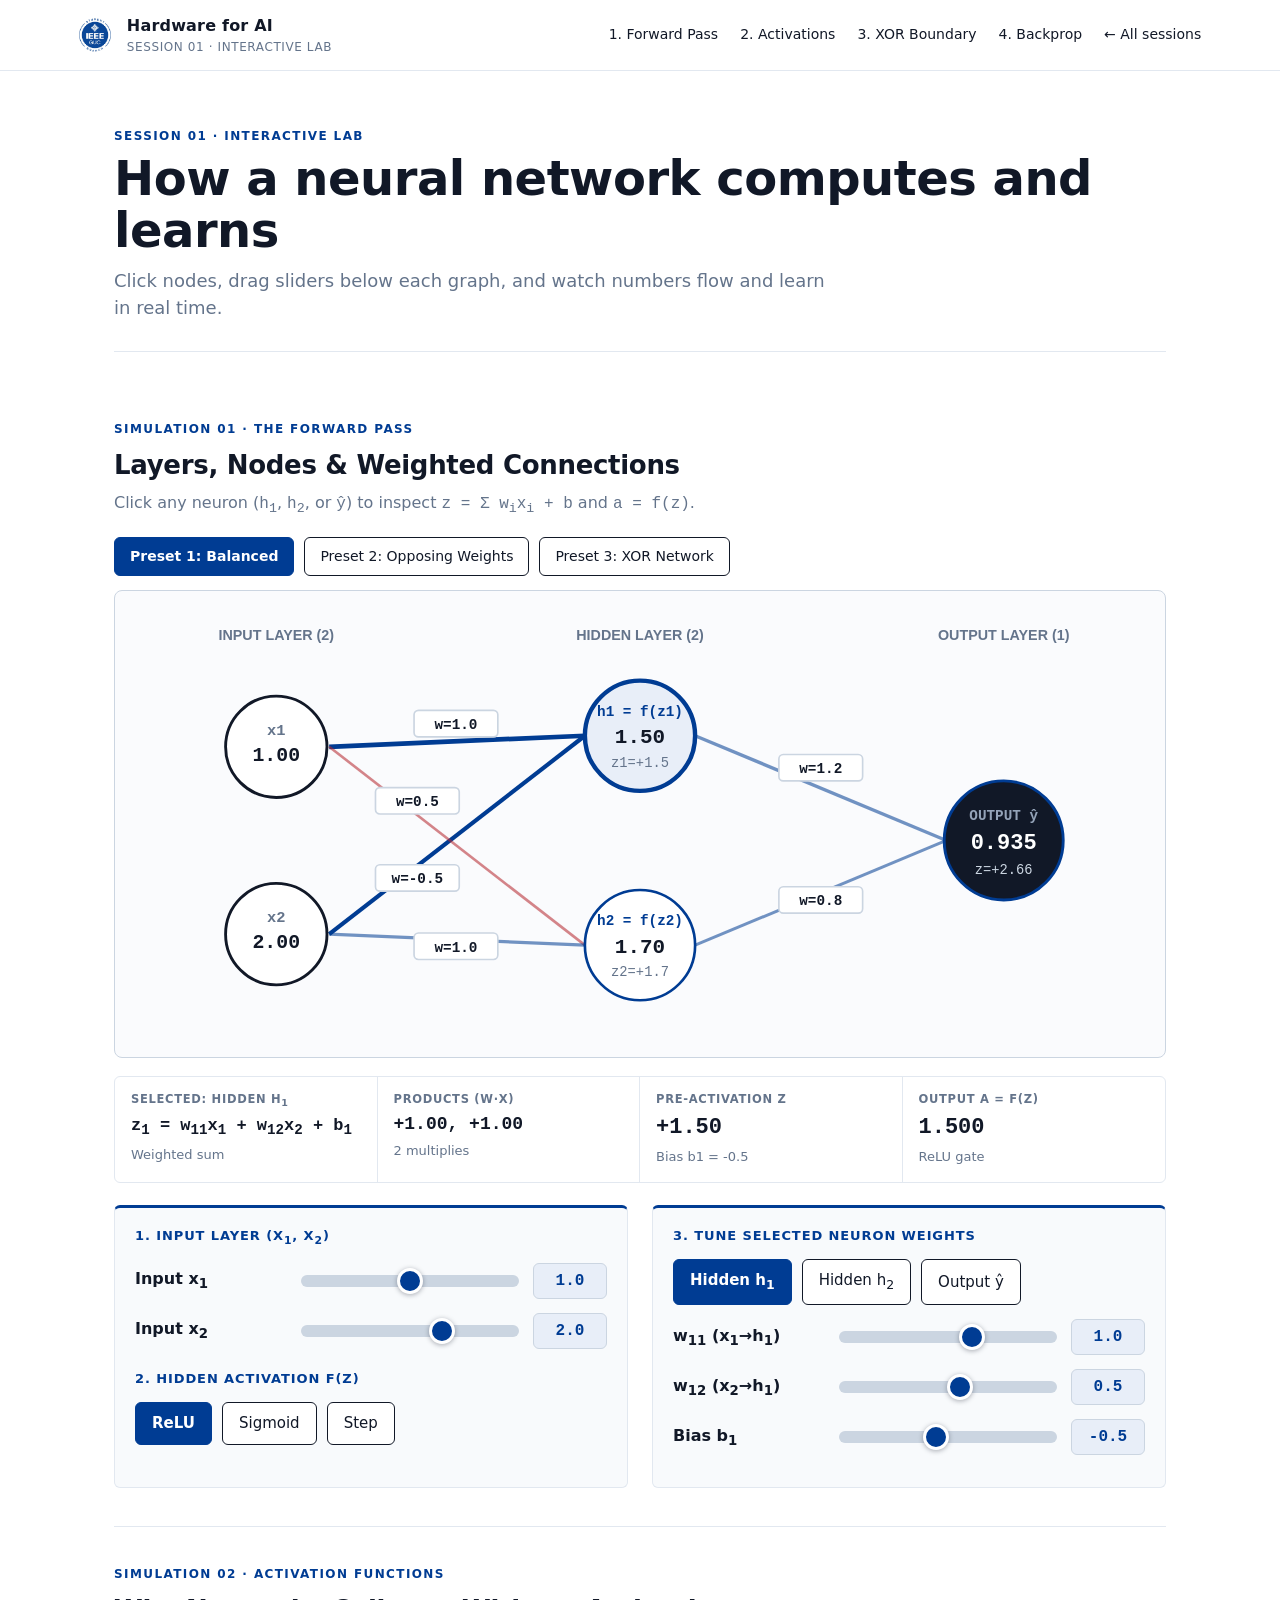
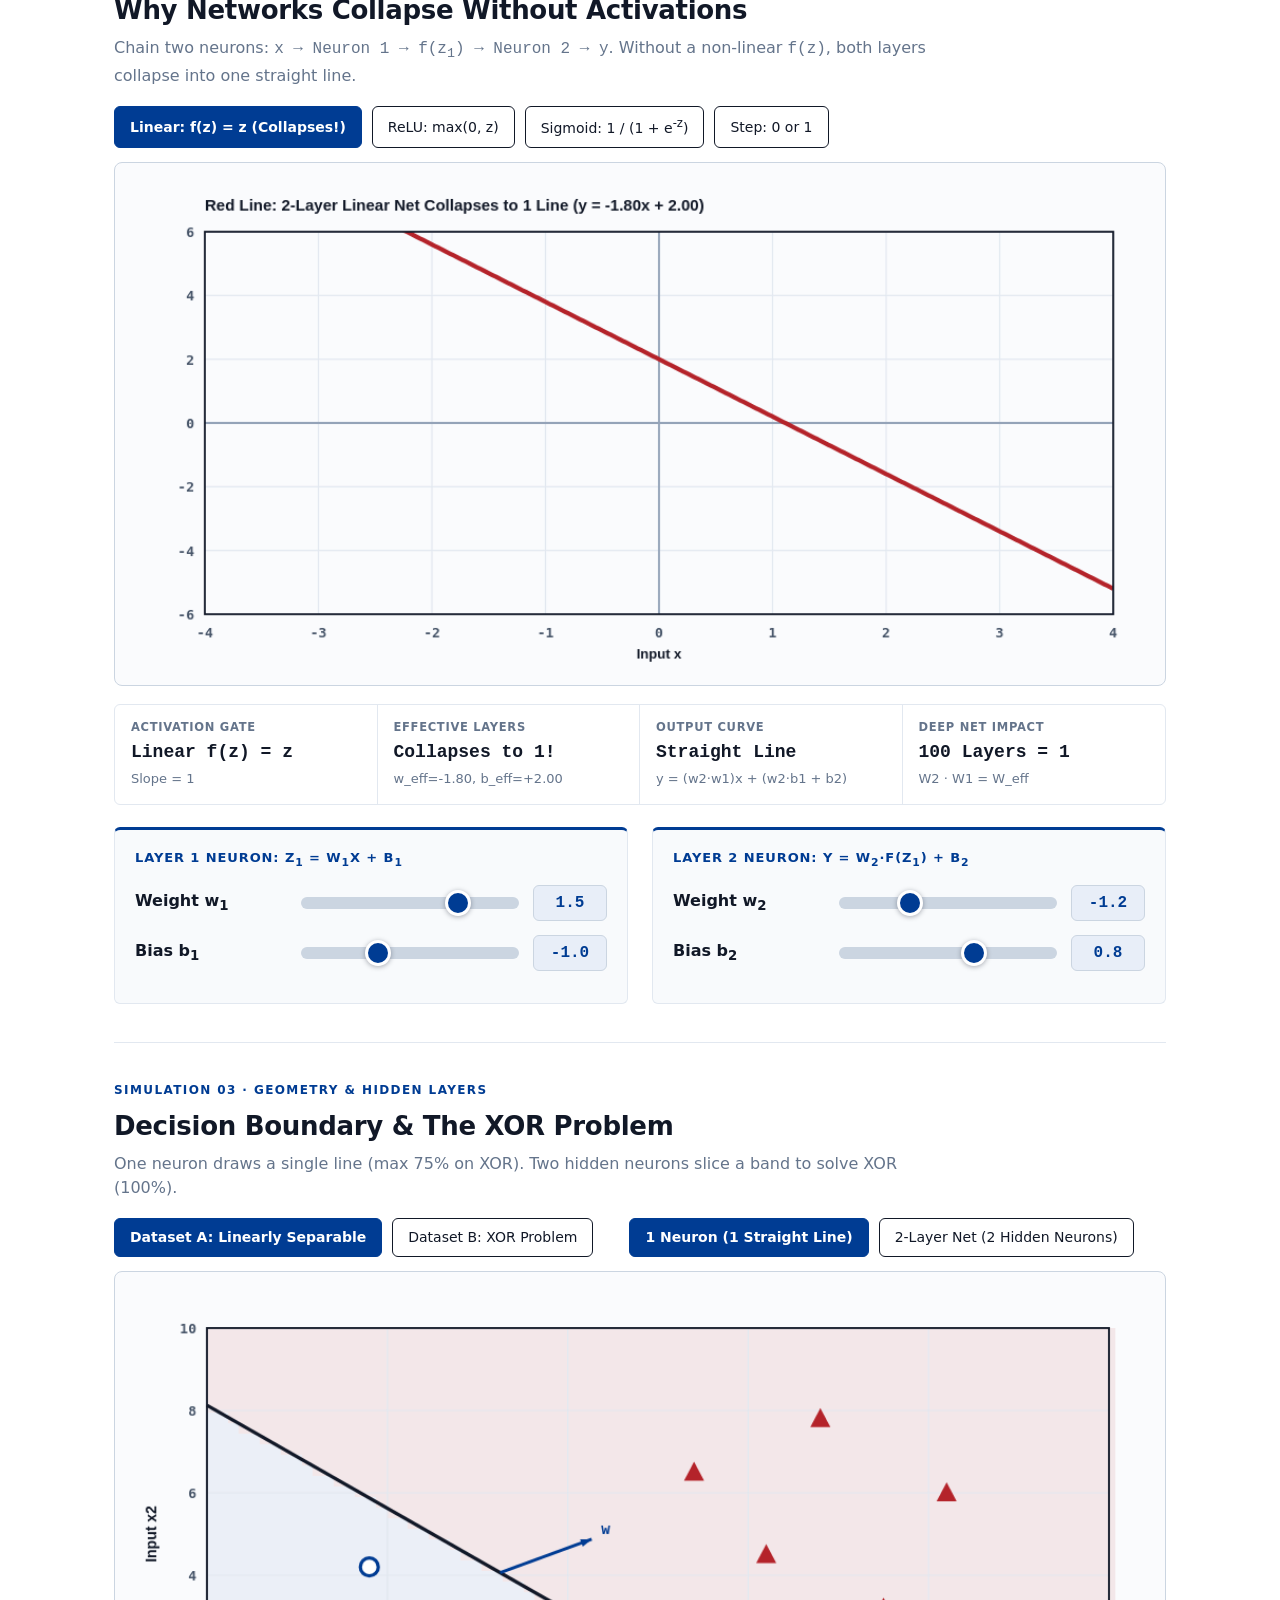
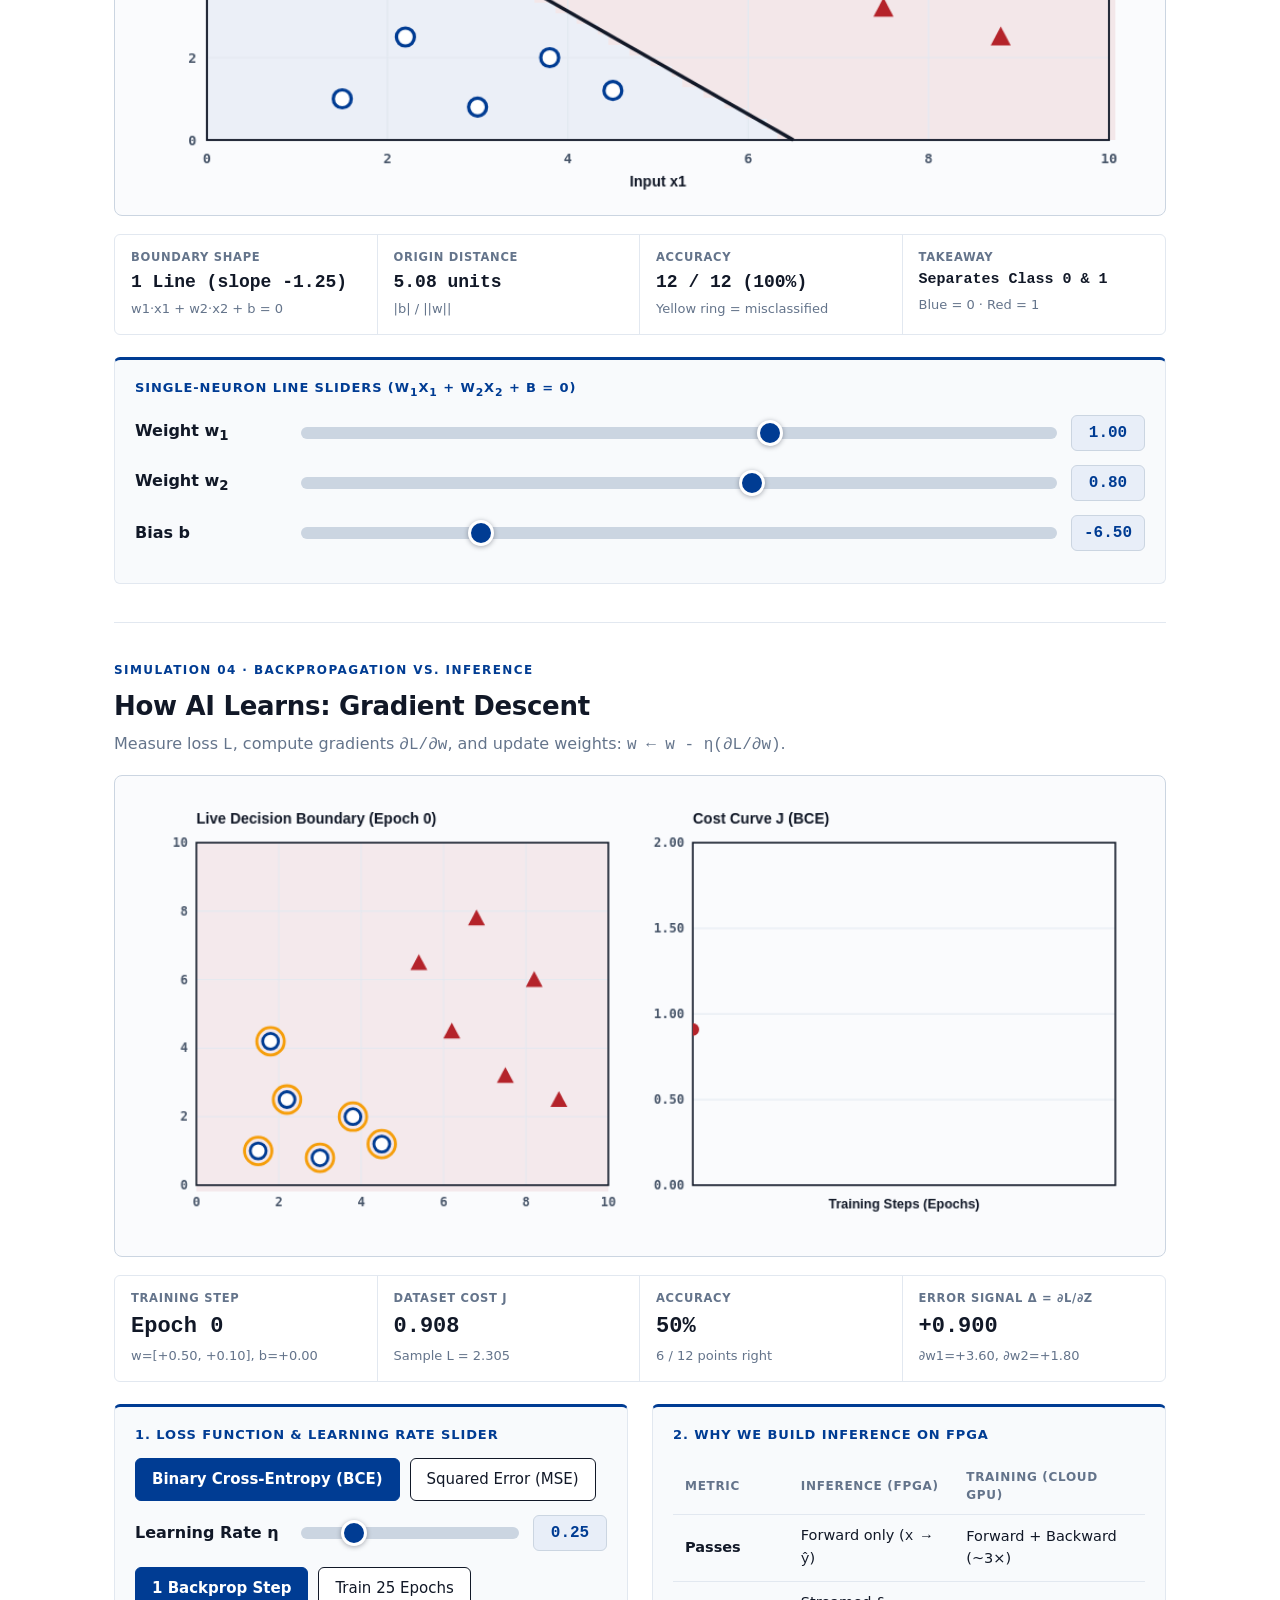
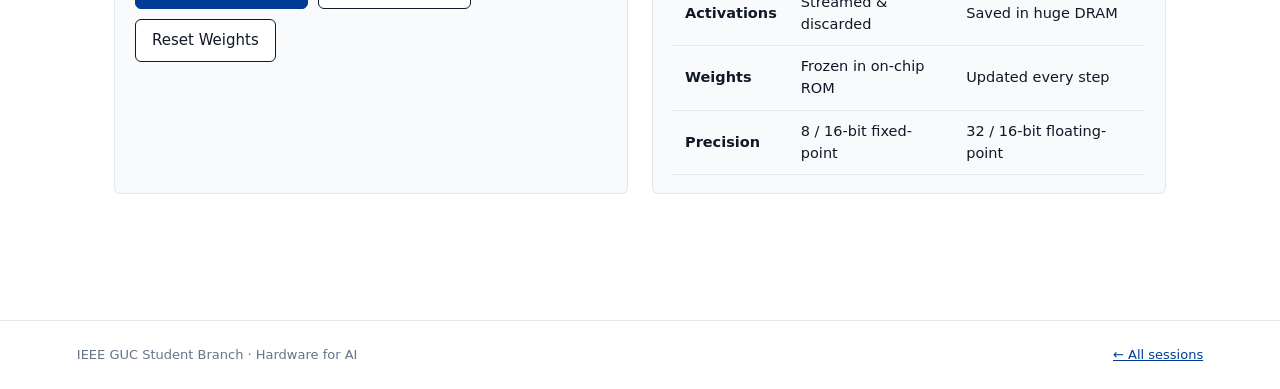
==== commit b9ed2e82: "Fix Session 01 simulation bugs and hub session count - Forward pass: widen weight sliders to -4..4 s" ====
--- a/sessions/session-01/index.html
+++ b/sessions/session-01/index.html
@@ -42,7 +42,7 @@
       <div class="sim-stack">
         <!-- Large Graph First -->
         <div class="svg-wrap">
-          <svg id="network-svg" viewBox="0 0 920 390" width="100%" height="auto" aria-label="Multi-layer neural network graph">
+          <svg id="network-svg" viewBox="0 0 920 390" style="width:100%; height:auto; display:block;" aria-label="Multi-layer neural network graph">
             <!-- Layer Column Headers -->
             <g font-family="Inter, sans-serif" font-size="13" font-weight="700" fill="#64748B" text-anchor="middle">
               <text x="130" y="28">INPUT LAYER (2)</text>
@@ -171,12 +171,12 @@
             </div>
             <div class="control">
               <label for="net-w1" id="lbl-net-w1">Weight w<sub>11</sub></label>
-              <input id="net-w1" type="range" min="-3" max="3" step="0.1" value="1.0">
+              <input id="net-w1" type="range" min="-4" max="4" step="0.1" value="1.0">
               <output id="net-w1-val">1.0</output>
             </div>
             <div class="control">
               <label for="net-w2" id="lbl-net-w2">Weight w<sub>12</sub></label>
-              <input id="net-w2" type="range" min="-3" max="3" step="0.1" value="0.5">
+              <input id="net-w2" type="range" min="-4" max="4" step="0.1" value="0.5">
               <output id="net-w2-val">0.5</output>
             </div>
             <div class="control">
--- a/assets/css/theme.css
+++ b/assets/css/theme.css
@@ -347,6 +347,8 @@
 @media (max-width: 720px) {
   .sessions .row { grid-template-columns: 44px 1fr; }
   .sessions .state { grid-column: 2; }
-  .topbar nav { gap: 12px; font-size: 13px; }
+  .topbar { flex-wrap: wrap; row-gap: 8px; }
+  .topbar nav { gap: 12px; font-size: 13px; margin-left: 0; width: 100%; overflow-x: auto; white-space: nowrap; }
+  .topbar nav a { flex-shrink: 0; }
   .control { grid-template-columns: 120px 1fr 66px; font-size: 15px; }
 }
